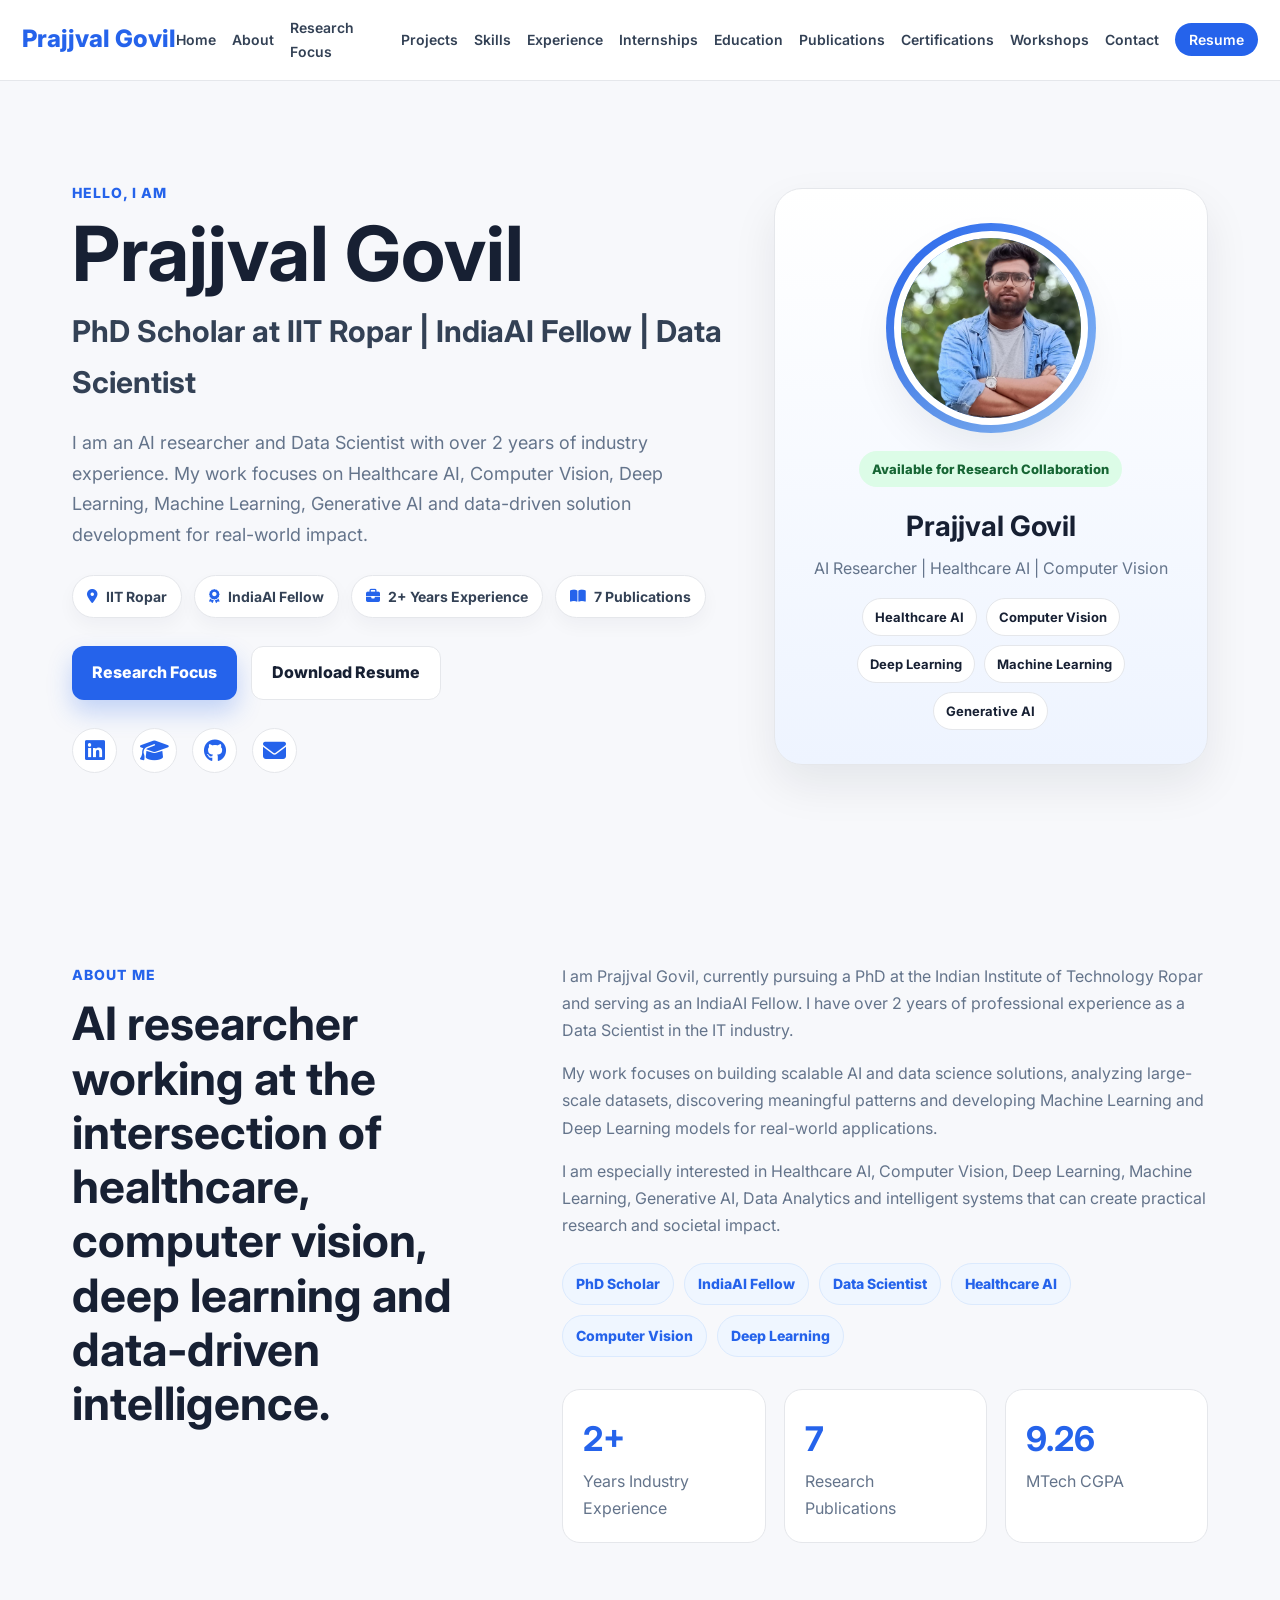
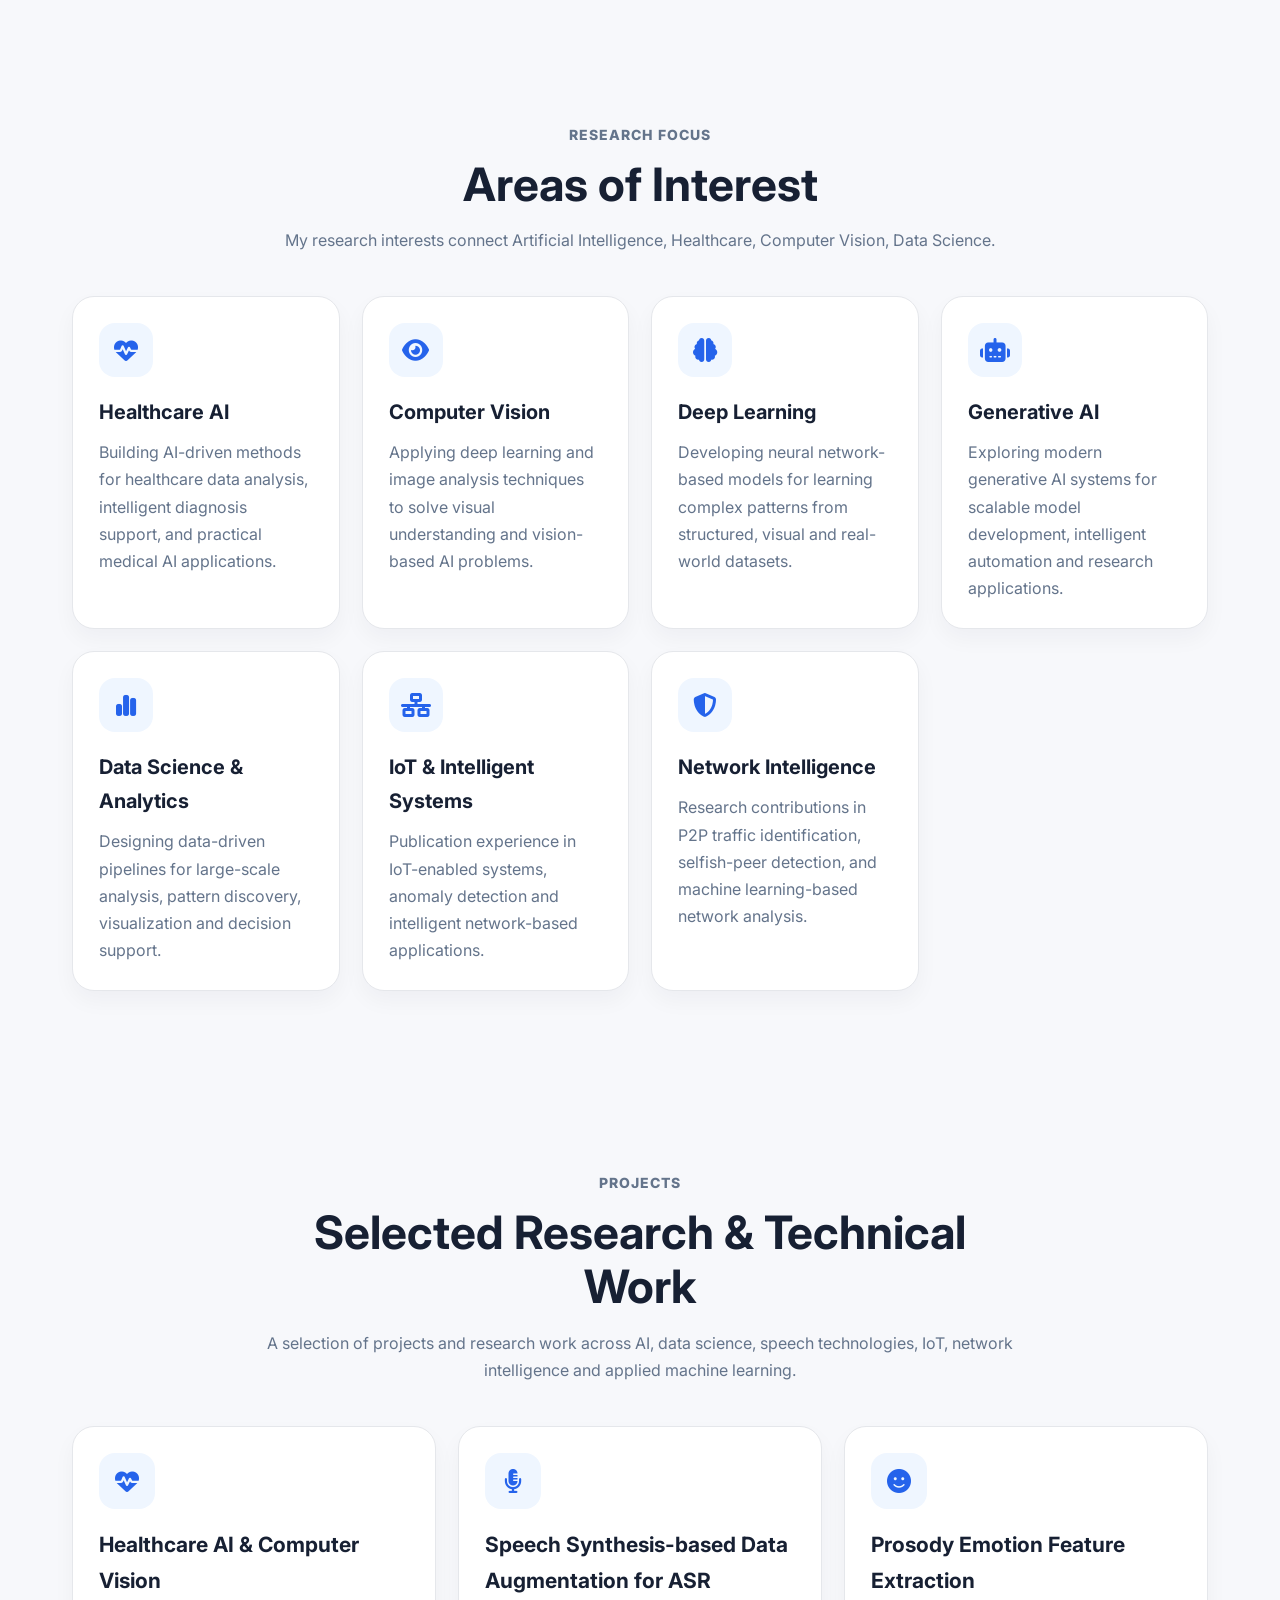
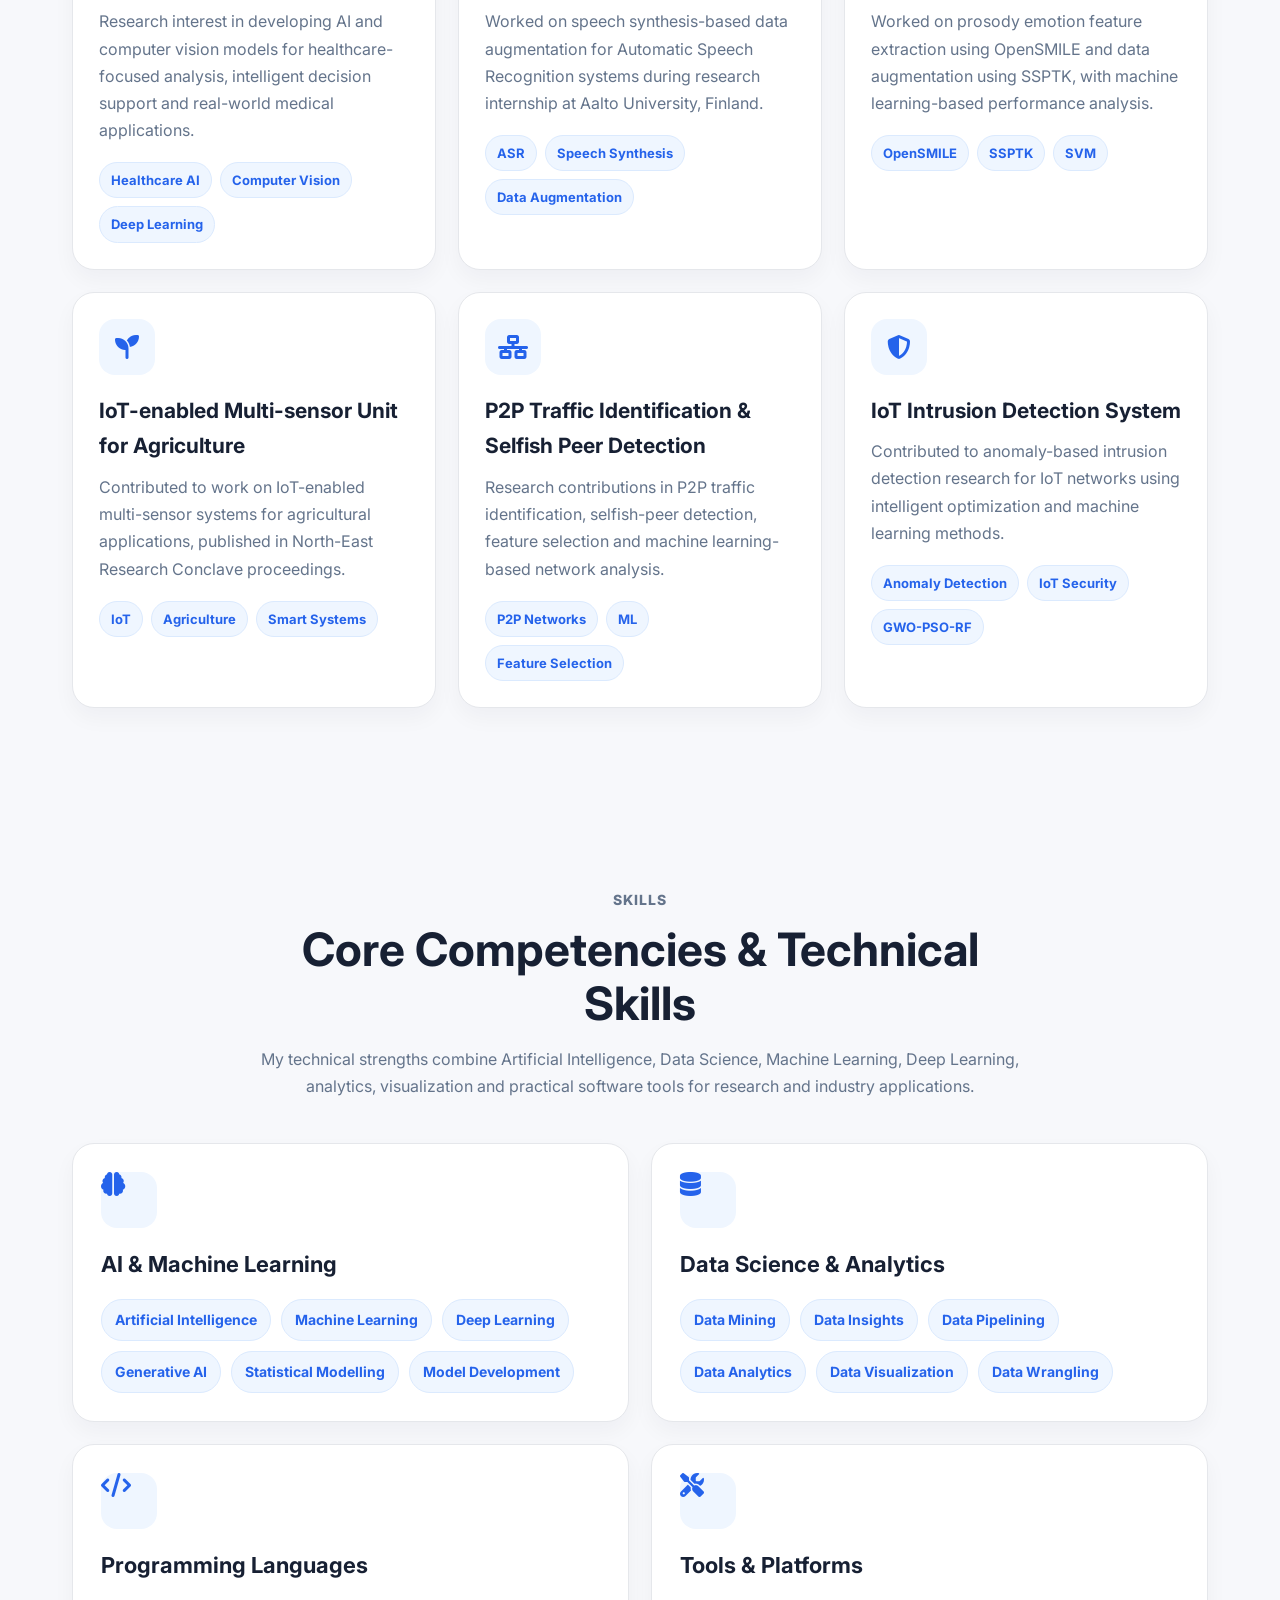
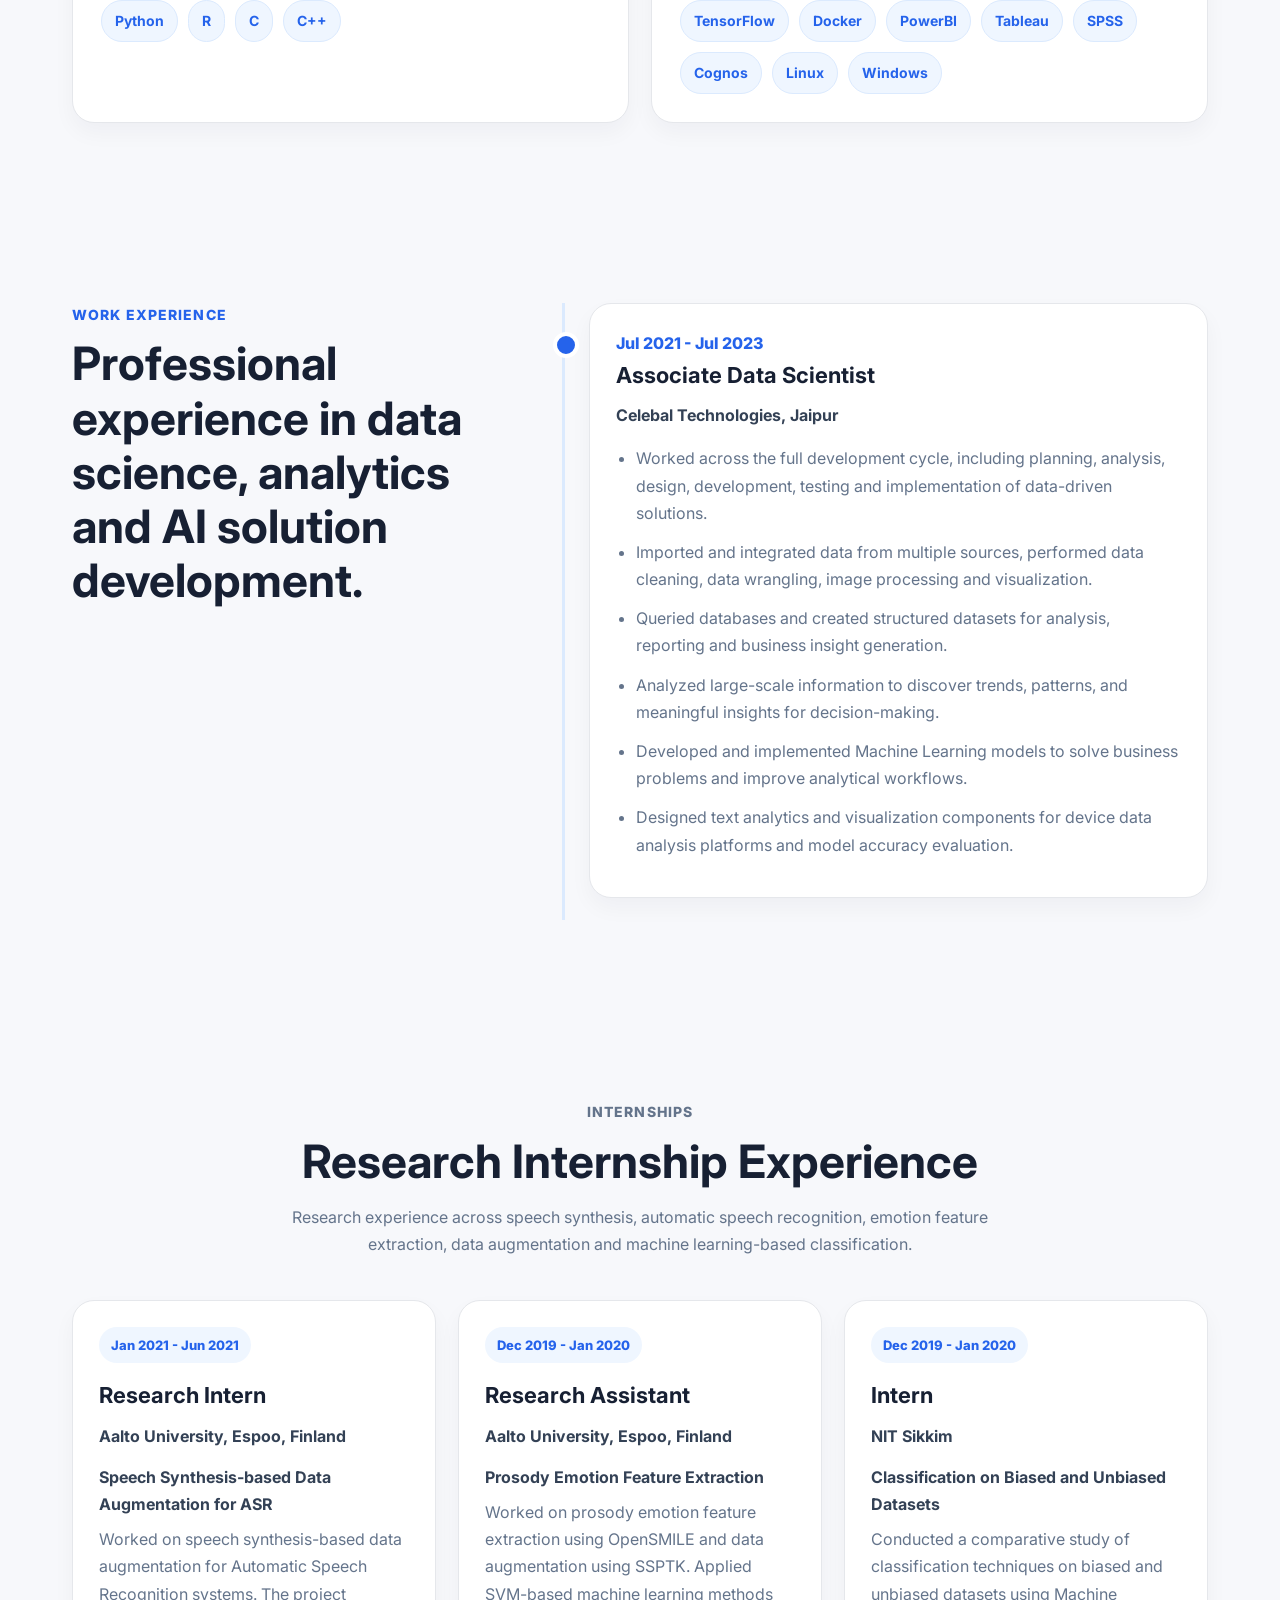
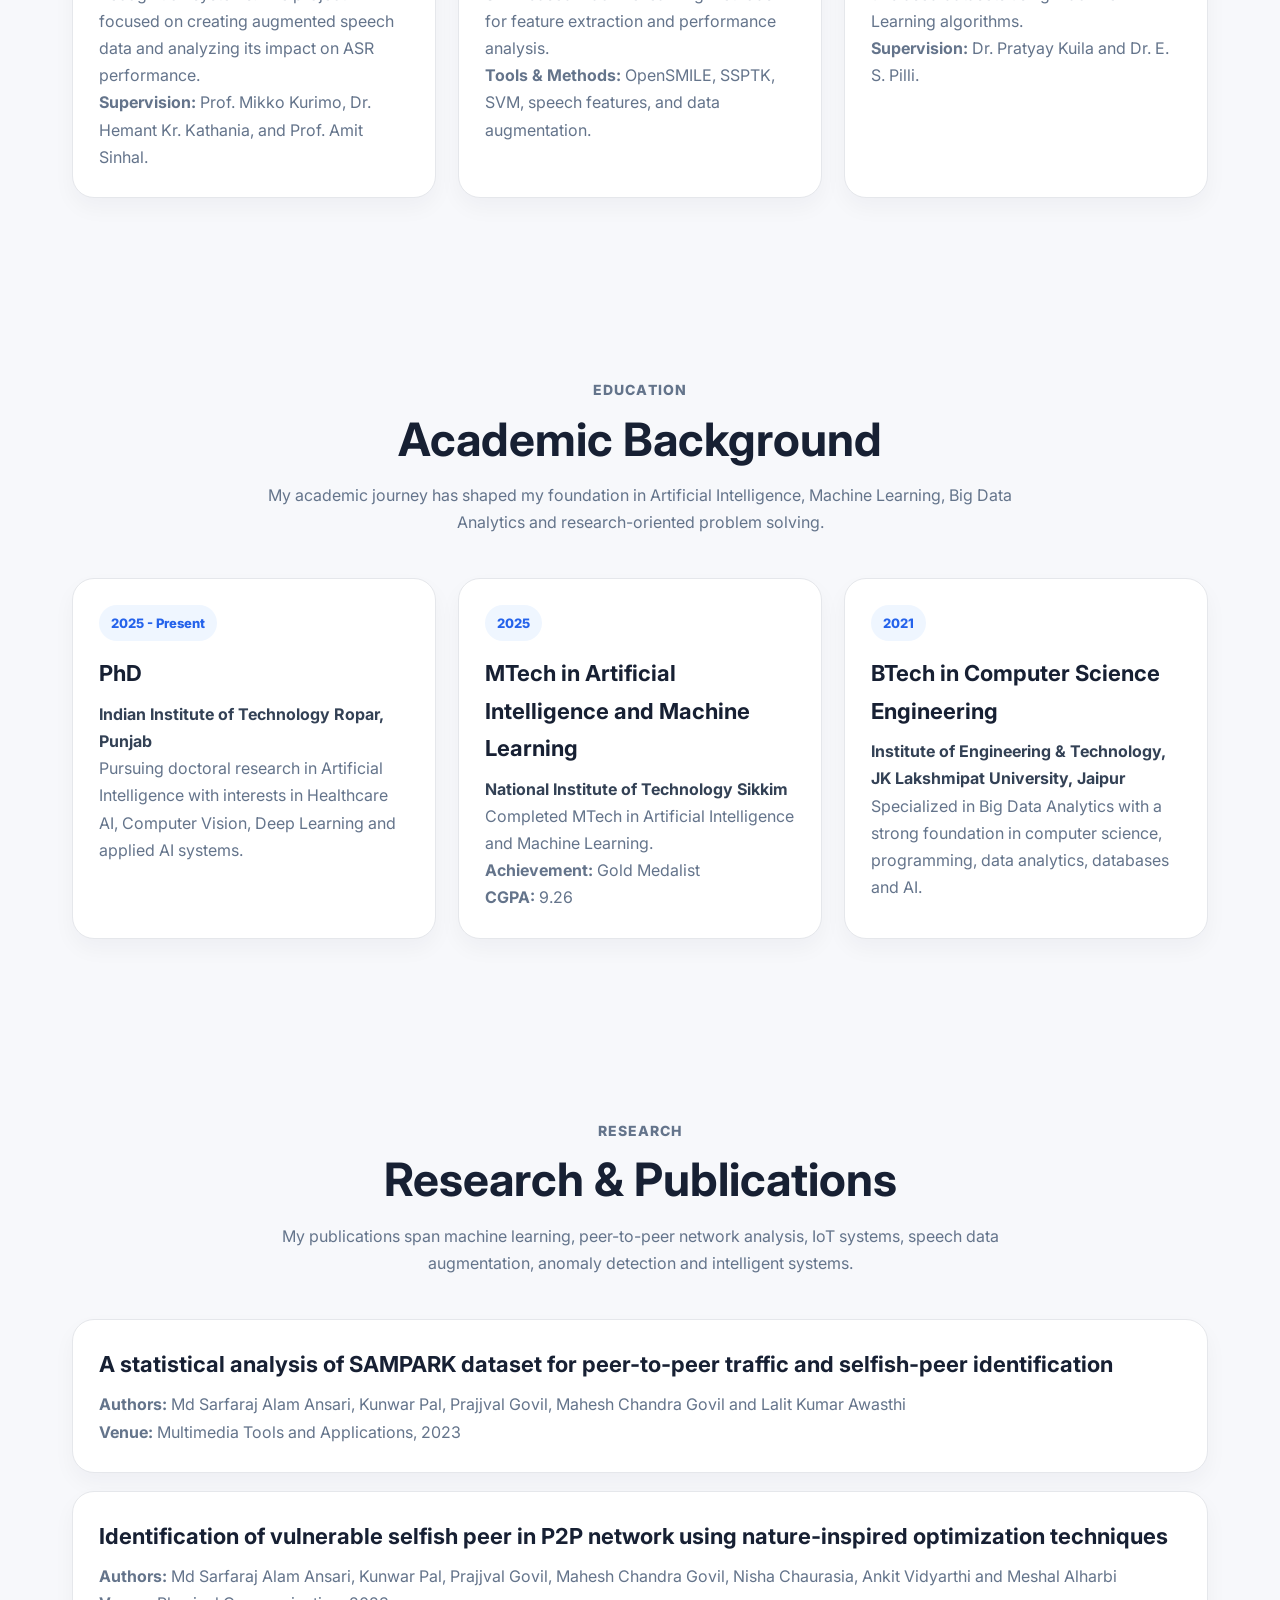
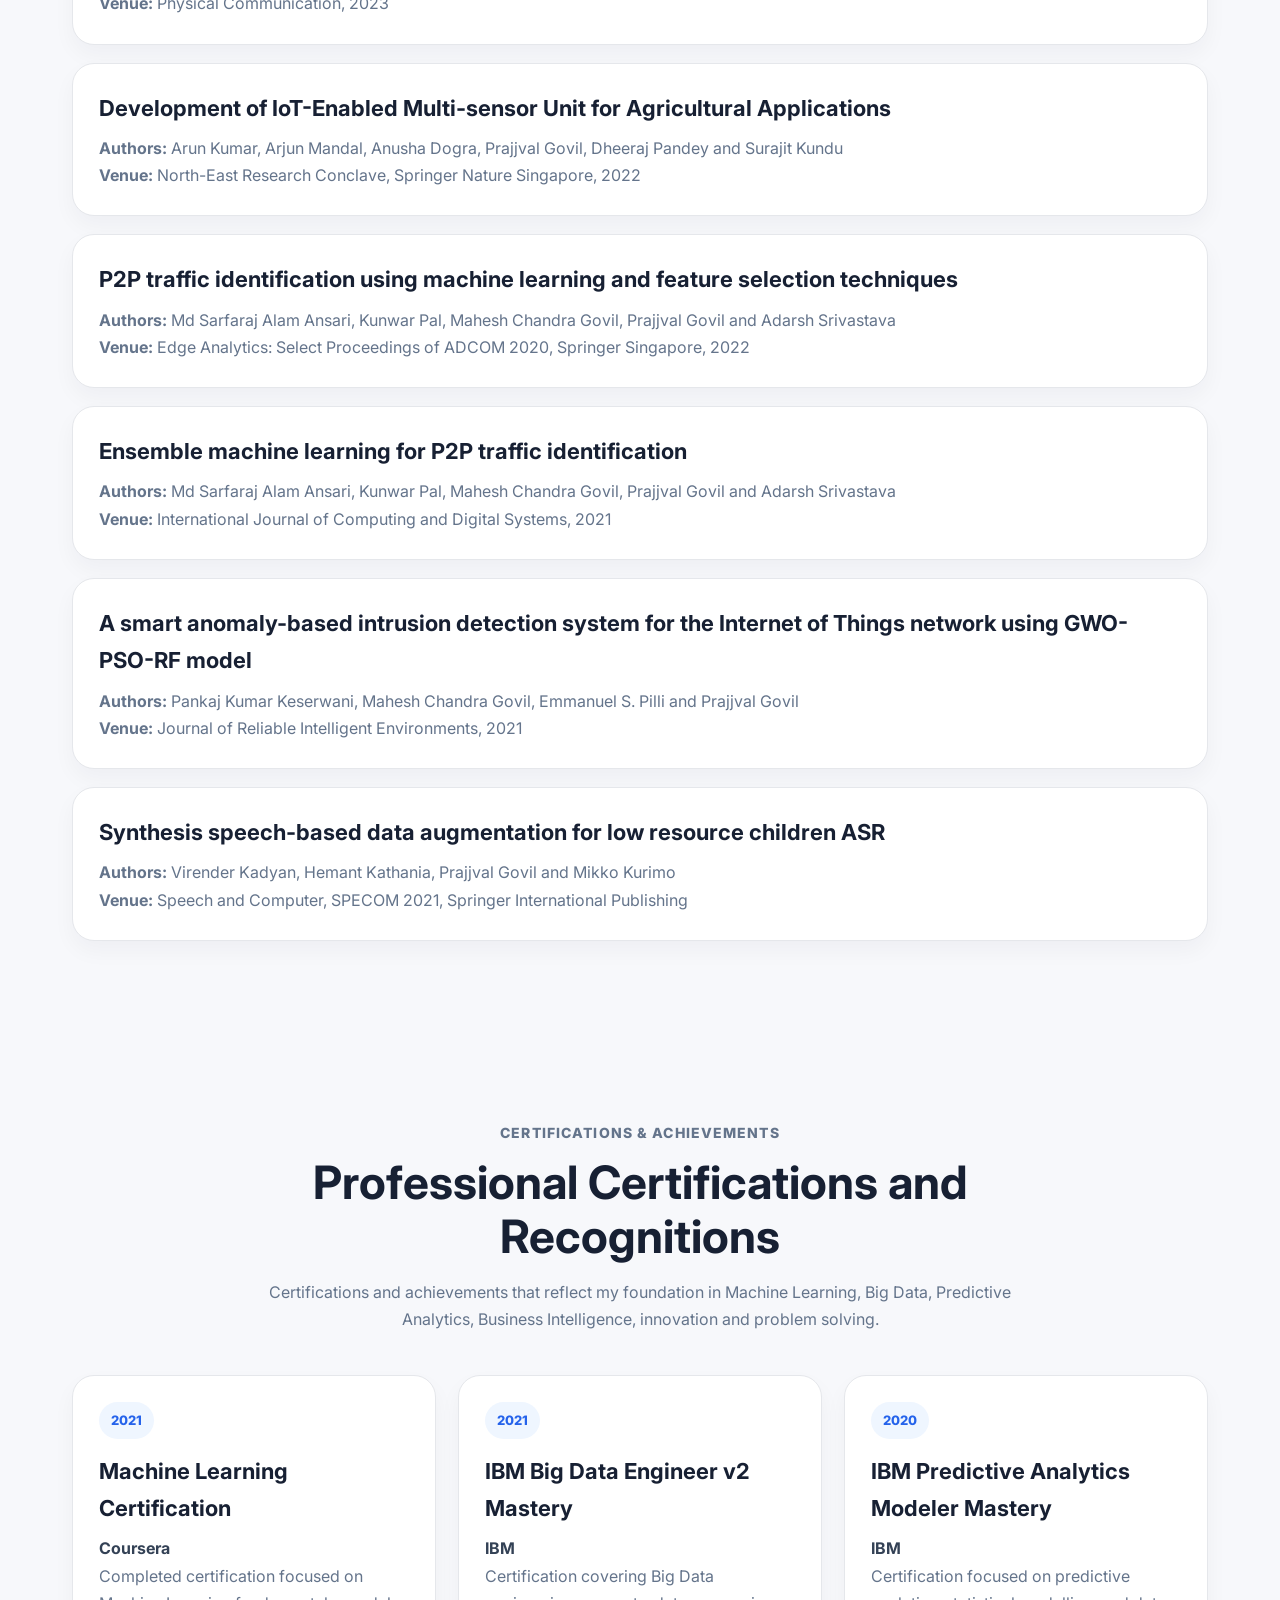
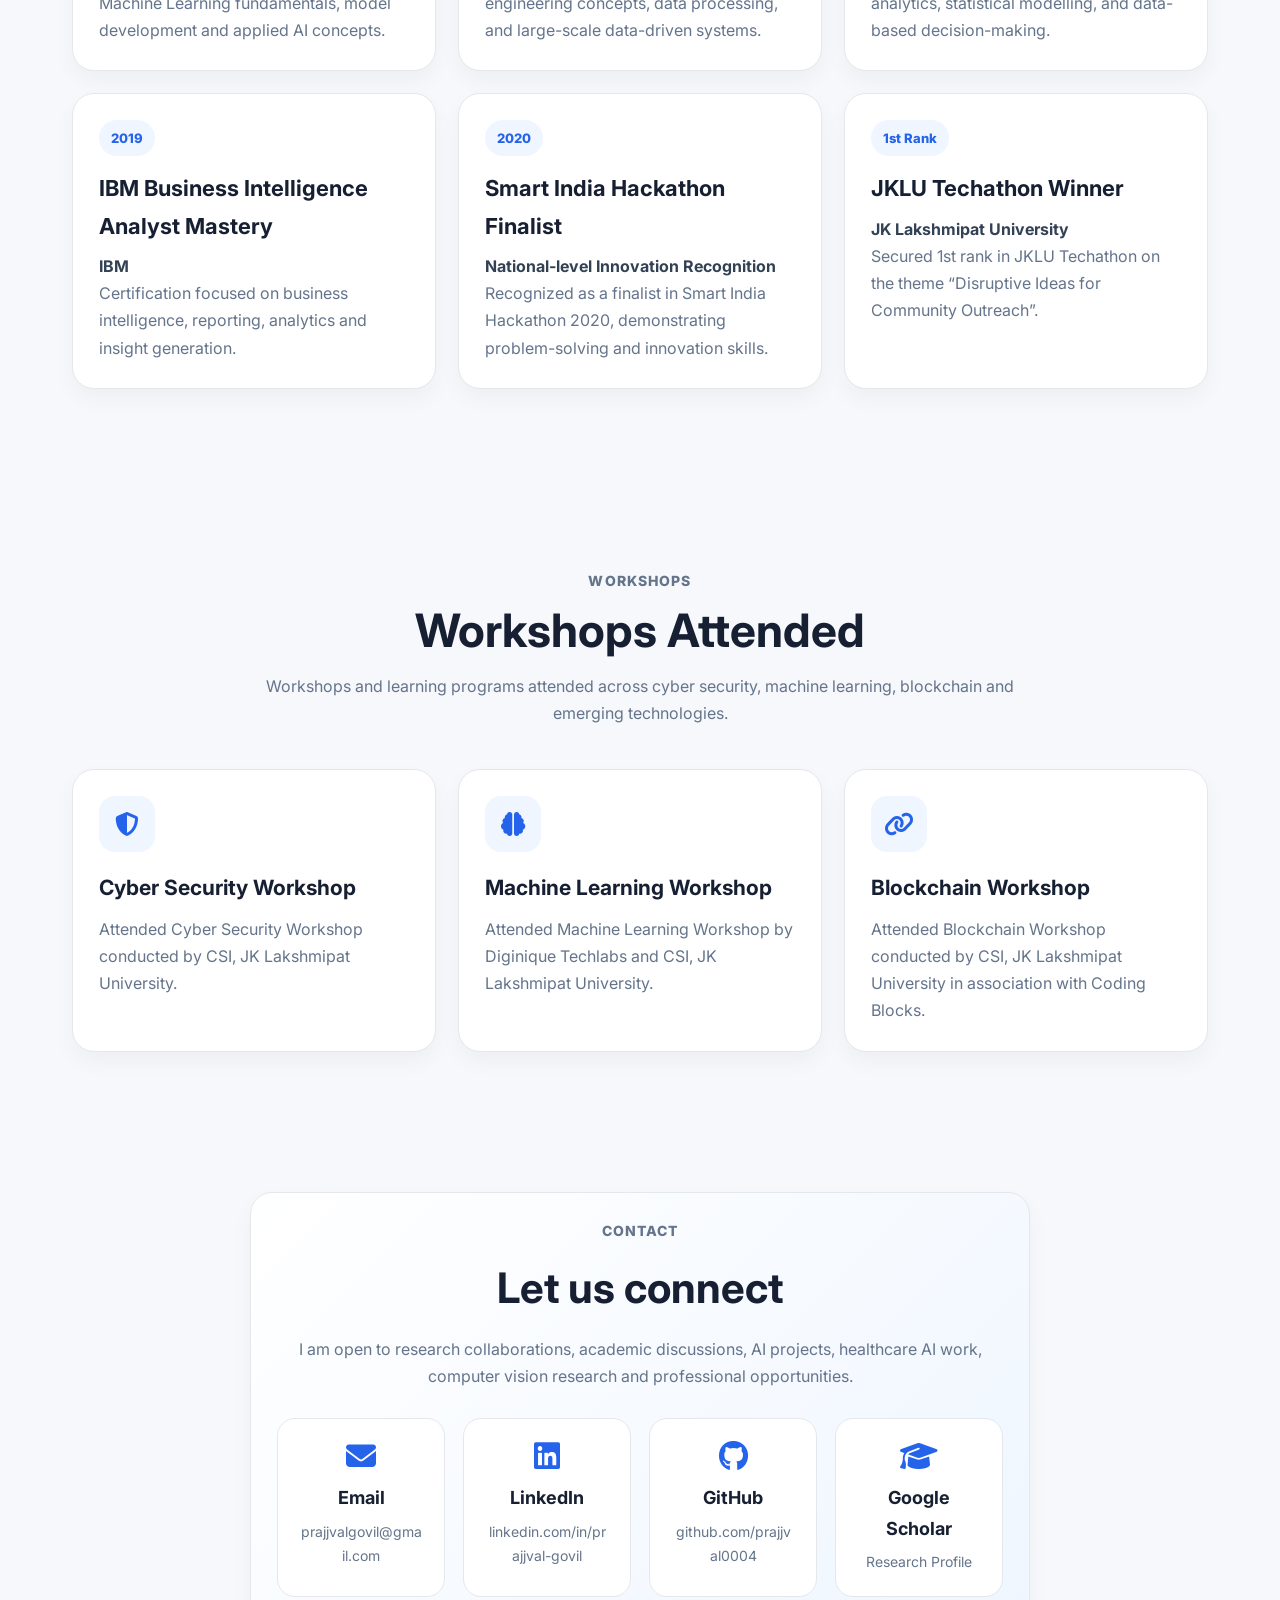
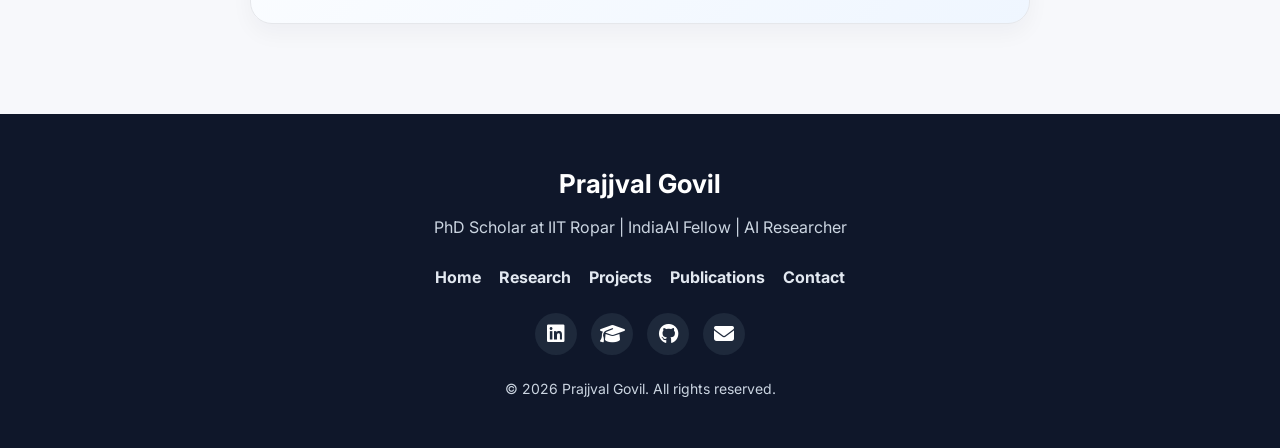
==== index.html @ d69ec67a "Improve footer design" ====
<!DOCTYPE html>
<html lang="en">

<head>
  <meta charset="UTF-8" />
  <meta name="viewport" content="width=device-width, initial-scale=1.0" />

  <title>Prajjval Govil | AI Researcher</title>
  <meta name="author" content="Prajjval Govil" />
  <meta name="keywords"
    content="Prajjval Govil, IIT Ropar, IndiaAI Fellow, AI Researcher, Data Scientist, Healthcare AI, Computer Vision, Deep Learning, Machine Learning, Generative AI" />

  <!-- Open Graph / Social Media Preview -->
  <meta property="og:title" content="Prajjval Govil | AI Researcher" />
  <meta property="og:description"
    content="PhD Scholar at IIT Ropar, IndiaAI Fellow and Data Scientist working in Healthcare AI, Computer Vision, Deep Learning and Machine Learning." />
  <meta property="og:type" content="website" />
  <meta property="og:url" content="https://prajjval0004.github.io/" />
  <meta property="og:image" content="https://prajjval0004.github.io/assets/profile.jpg" />

  <!-- Twitter/X Preview -->
  <meta name="twitter:card" content="summary_large_image" />
  <meta name="twitter:title" content="Prajjval Govil | AI Researcher" />
  <meta name="twitter:description"
    content="PhD Scholar at IIT Ropar, IndiaAI Fellow and Data Scientist working in Healthcare AI, Computer Vision, Deep Learning and Machine Learning." />
  <meta name="twitter:image" content="https://prajjval0004.github.io/assets/profile.jpg" />
  <link rel="stylesheet" href="style.css" />
  <link rel="icon" type="image/svg+xml" href="assets/favicon.svg" />
  <link rel="stylesheet" href="https://cdnjs.cloudflare.com/ajax/libs/font-awesome/6.5.0/css/all.min.css" />

  <link rel="preconnect" href="https://fonts.googleapis.com" />
  <link rel="preconnect" href="https://fonts.gstatic.com" crossorigin />
  <link href="https://fonts.googleapis.com/css2?family=Inter:wght@400;500;600;700;800&display=swap" rel="stylesheet" />
</head>

<body>
  <header class="header">
    <nav class="navbar">
      <a href="#home" class="logo">Prajjval Govil</a>

      <button class="menu-btn" id="menuBtn" aria-label="Open menu">
        <i class="fa-solid fa-bars"></i>
      </button>

      <ul class="nav-links" id="navLinks">
        <li><a href="#home">Home</a></li>
        <li><a href="#about">About</a></li>
        <li><a href="#research">Research Focus</a></li>
        <li><a href="#projects">Projects</a></li>
        <li><a href="#skills">Skills</a></li>
        <li><a href="#experience">Experience</a></li>
        <li><a href="#internships">Internships</a></li>
        <li><a href="#education">Education</a></li>
        <li><a href="#publications">Publications</a></li>
        <li><a href="#certifications">Certifications</a></li>
        <li><a href="#workshops">Workshops</a></li>
        <li><a href="#contact">Contact</a></li>
        <li>
          <a class="resume-btn" href="assets/Prajjval_cv_2026.pdf" target="_blank">
            Resume
          </a>
        </li>
      </ul>
    </nav>
  </header>

  <main>
    <!-- Hero Section -->
    <section id="home" class="hero section">
      <div class="hero-content">
        <p class="small-title">Hello, I am</p>

        <h1>Prajjval Govil</h1>

        <h2>PhD Scholar at IIT Ropar | IndiaAI Fellow | Data Scientist</h2>

        <p class="hero-text">
          I am an AI researcher and Data Scientist with over 2 years of industry experience.
          My work focuses on Healthcare AI, Computer Vision, Deep Learning, Machine Learning,
          Generative AI and data-driven solution development for real-world impact.
        </p>

        <div class="hero-highlights">
          <span><i class="fa-solid fa-location-dot"></i> IIT Ropar</span>
          <span><i class="fa-solid fa-award"></i> IndiaAI Fellow</span>
          <span><i class="fa-solid fa-briefcase"></i> 2+ Years Experience</span>
          <span><i class="fa-solid fa-book-open"></i> 7 Publications</span>
        </div>

        <div class="hero-buttons">
          <a href="#research" class="btn primary-btn">Research Focus</a>
          <a href="assets/Prajjval_cv_2026.pdf" target="_blank" class="btn secondary-btn">Download Resume</a>
        </div>

        <div class="social-icons">
          <a href="https://www.linkedin.com/in/prajjval-govil" target="_blank" aria-label="LinkedIn">
            <i class="fa-brands fa-linkedin"></i>
          </a>

          <a href="https://scholar.google.com/citations?hl=en&user=-o_WZCUAAAAJ" target="_blank"
            aria-label="Google Scholar">
            <i class="fa-solid fa-graduation-cap"></i>
          </a>

          <a href="https://github.com/prajjval0004" target="_blank" aria-label="GitHub">
            <i class="fa-brands fa-github"></i>
          </a>

          <a href="mailto:prajjvalgovil@gmail.com" aria-label="Email">
            <i class="fa-solid fa-envelope"></i>
          </a>
        </div>
      </div>

      <div class="hero-image-card">
        <div class="profile-image-wrap">
          <img src="assets/profile.jpg" alt="Prajjval Govil profile photo" />
        </div>

        <span class="profile-status">Available for Research Collaboration</span>

        <h3>Prajjval Govil</h3>
        <p>AI Researcher | Healthcare AI | Computer Vision</p>

        <div class="tags">
          <span>Healthcare AI</span>
          <span>Computer Vision</span>
          <span>Deep Learning</span>
          <span>Machine Learning</span>
          <span>Generative AI</span>
        </div>
      </div>
    </section>

    <!-- About Section -->
    <section id="about" class="section two-column">
      <div>
        <p class="section-label">About Me</p>
        <h2 class="section-heading">
          AI researcher working at the intersection of healthcare, computer vision,
          deep learning and data-driven intelligence.
        </h2>
      </div>

      <div class="section-text">
        <p>
          I am Prajjval Govil, currently pursuing a PhD at the Indian Institute of
          Technology Ropar and serving as an IndiaAI Fellow. I have over 2 years of
          professional experience as a Data Scientist in the IT industry.
        </p>

        <p>
          My work focuses on building scalable AI and data science solutions, analyzing
          large-scale datasets, discovering meaningful patterns and developing Machine
          Learning and Deep Learning models for real-world applications.
        </p>

        <p>
          I am especially interested in Healthcare AI, Computer Vision, Deep Learning,
          Machine Learning, Generative AI, Data Analytics and intelligent systems that
          can create practical research and societal impact.
        </p>

        <div class="about-tags">
          <span>PhD Scholar</span>
          <span>IndiaAI Fellow</span>
          <span>Data Scientist</span>
          <span>Healthcare AI</span>
          <span>Computer Vision</span>
          <span>Deep Learning</span>
        </div>

        <div class="stats">
          <div>
            <h3>2+</h3>
            <p>Years Industry Experience</p>
          </div>

          <div>
            <h3>7</h3>
            <p>Research Publications</p>
          </div>

          <div>
            <h3>9.26</h3>
            <p>MTech CGPA</p>
          </div>
        </div>
      </div>
    </section>
    <!-- Research Focus Section -->
    <section id="research" class="section research-section">
      <div class="center-title">
        <p class="section-label">Research Focus</p>
        <h2 class="section-heading">Areas of Interest</h2>
        <p>
          My research interests connect Artificial Intelligence, Healthcare,
          Computer Vision, Data Science.
        </p>
      </div>

      <div class="research-grid">
        <div class="research-card">
          <i class="fa-solid fa-heart-pulse"></i>
          <h3>Healthcare AI</h3>
          <p>
            Building AI-driven methods for healthcare data analysis, intelligent diagnosis support,
            and practical medical AI applications.
          </p>
        </div>

        <div class="research-card">
          <i class="fa-solid fa-eye"></i>
          <h3>Computer Vision</h3>
          <p>
            Applying deep learning and image analysis techniques to solve visual understanding
            and vision-based AI problems.
          </p>
        </div>

        <div class="research-card">
          <i class="fa-solid fa-brain"></i>
          <h3>Deep Learning</h3>
          <p>
            Developing neural network-based models for learning complex patterns from structured,
            visual and real-world datasets.
          </p>
        </div>

        <div class="research-card">
          <i class="fa-solid fa-robot"></i>
          <h3>Generative AI</h3>
          <p>
            Exploring modern generative AI systems for scalable model development,
            intelligent automation and research applications.
          </p>
        </div>

        <div class="research-card">
          <i class="fa-solid fa-chart-simple"></i>
          <h3>Data Science & Analytics</h3>
          <p>
            Designing data-driven pipelines for large-scale analysis, pattern discovery,
            visualization and decision support.
          </p>
        </div>

        <div class="research-card">
          <i class="fa-solid fa-network-wired"></i>
          <h3>IoT & Intelligent Systems</h3>
          <p>
            Publication experience in IoT-enabled systems, anomaly detection and intelligent
            network-based applications.
          </p>
        </div>

        <div class="research-card">
          <i class="fa-solid fa-shield-halved"></i>
          <h3>Network Intelligence</h3>
          <p>
            Research contributions in P2P traffic identification, selfish-peer detection,
            and machine learning-based network analysis.
          </p>
        </div>
      </div>
    </section>
    <!-- Projects Section -->
    <section id="projects" class="section">
      <div class="center-title">
        <p class="section-label">Projects</p>
        <h2 class="section-heading">Selected Research & Technical Work</h2>
        <p>
          A selection of projects and research work across AI, data science,
          speech technologies, IoT, network intelligence and applied machine learning.
        </p>
      </div>

      <div class="project-grid">
        <div class="project-card">
          <div class="project-icon">
            <i class="fa-solid fa-heart-pulse"></i>
          </div>
          <h3>Healthcare AI & Computer Vision</h3>
          <p>
            Research interest in developing AI and computer vision models for healthcare-focused
            analysis, intelligent decision support and real-world medical applications.
          </p>
          <div class="project-tags">
            <span>Healthcare AI</span>
            <span>Computer Vision</span>
            <span>Deep Learning</span>
          </div>
        </div>

        <div class="project-card">
          <div class="project-icon">
            <i class="fa-solid fa-microphone-lines"></i>
          </div>
          <h3>Speech Synthesis-based Data Augmentation for ASR</h3>
          <p>
            Worked on speech synthesis-based data augmentation for Automatic Speech Recognition
            systems during research internship at Aalto University, Finland.
          </p>
          <div class="project-tags">
            <span>ASR</span>
            <span>Speech Synthesis</span>
            <span>Data Augmentation</span>
          </div>
        </div>

        <div class="project-card">
          <div class="project-icon">
            <i class="fa-solid fa-face-smile"></i>
          </div>
          <h3>Prosody Emotion Feature Extraction</h3>
          <p>
            Worked on prosody emotion feature extraction using OpenSMILE and data augmentation
            using SSPTK, with machine learning-based performance analysis.
          </p>
          <div class="project-tags">
            <span>OpenSMILE</span>
            <span>SSPTK</span>
            <span>SVM</span>
          </div>
        </div>

        <div class="project-card">
          <div class="project-icon">
            <i class="fa-solid fa-seedling"></i>
          </div>
          <h3>IoT-enabled Multi-sensor Unit for Agriculture</h3>
          <p>
            Contributed to work on IoT-enabled multi-sensor systems for agricultural applications,
            published in North-East Research Conclave proceedings.
          </p>
          <div class="project-tags">
            <span>IoT</span>
            <span>Agriculture</span>
            <span>Smart Systems</span>
          </div>
        </div>

        <div class="project-card">
          <div class="project-icon">
            <i class="fa-solid fa-network-wired"></i>
          </div>
          <h3>P2P Traffic Identification & Selfish Peer Detection</h3>
          <p>
            Research contributions in P2P traffic identification, selfish-peer detection,
            feature selection and machine learning-based network analysis.
          </p>
          <div class="project-tags">
            <span>P2P Networks</span>
            <span>ML</span>
            <span>Feature Selection</span>
          </div>
        </div>

        <div class="project-card">
          <div class="project-icon">
            <i class="fa-solid fa-shield-halved"></i>
          </div>
          <h3>IoT Intrusion Detection System</h3>
          <p>
            Contributed to anomaly-based intrusion detection research for IoT networks using
            intelligent optimization and machine learning methods.
          </p>
          <div class="project-tags">
            <span>Anomaly Detection</span>
            <span>IoT Security</span>
            <span>GWO-PSO-RF</span>
          </div>
        </div>
      </div>
    </section>
    <!-- Skills Section -->
    <section id="skills" class="section">
      <div class="center-title">
        <p class="section-label">Skills</p>
        <h2 class="section-heading">Core Competencies & Technical Skills</h2>
        <p>
          My technical strengths combine Artificial Intelligence, Data Science,
          Machine Learning, Deep Learning, analytics, visualization and practical
          software tools for research and industry applications.
        </p>
      </div>

      <div class="skills-wrapper">
        <div class="skill-category">
          <i class="fa-solid fa-brain card-icon"></i>
          <h3>AI & Machine Learning</h3>

          <div class="skill-tags">
            <span>Artificial Intelligence</span>
            <span>Machine Learning</span>
            <span>Deep Learning</span>
            <span>Generative AI</span>
            <span>Statistical Modelling</span>
            <span>Model Development</span>
          </div>
        </div>

        <div class="skill-category">
          <i class="fa-solid fa-database card-icon"></i>
          <h3>Data Science & Analytics</h3>

          <div class="skill-tags">
            <span>Data Mining</span>
            <span>Data Insights</span>
            <span>Data Pipelining</span>
            <span>Data Analytics</span>
            <span>Data Visualization</span>
            <span>Data Wrangling</span>
          </div>
        </div>

        <div class="skill-category">
          <i class="fa-solid fa-code card-icon"></i>
          <h3>Programming Languages</h3>

          <div class="skill-tags">
            <span>Python</span>
            <span>R</span>
            <span>C</span>
            <span>C++</span>
          </div>
        </div>

        <div class="skill-category">
          <i class="fa-solid fa-screwdriver-wrench card-icon"></i>
          <h3>Tools & Platforms</h3>

          <div class="skill-tags">
            <span>TensorFlow</span>
            <span>Docker</span>
            <span>PowerBI</span>
            <span>Tableau</span>
            <span>SPSS</span>
            <span>Cognos</span>
            <span>Linux</span>
            <span>Windows</span>
          </div>
        </div>
      </div>
    </section>

    <!-- Experience Section -->
    <section id="experience" class="section two-column">
      <div>
        <p class="section-label">Work Experience</p>
        <h2 class="section-heading">
          Professional experience in data science, analytics and AI solution development.
        </h2>
      </div>

      <div class="timeline">
        <div class="timeline-item">
          <span>Jul 2021 - Jul 2023</span>
          <h3>Associate Data Scientist</h3>
          <p class="place">Celebal Technologies, Jaipur</p>

          <ul class="experience-list">
            <li>
              Worked across the full development cycle, including planning, analysis,
              design, development, testing and implementation of data-driven solutions.
            </li>

            <li>
              Imported and integrated data from multiple sources, performed data cleaning,
              data wrangling, image processing and visualization.
            </li>

            <li>
              Queried databases and created structured datasets for analysis,
              reporting and business insight generation.
            </li>

            <li>
              Analyzed large-scale information to discover trends, patterns,
              and meaningful insights for decision-making.
            </li>

            <li>
              Developed and implemented Machine Learning models to solve business
              problems and improve analytical workflows.
            </li>

            <li>
              Designed text analytics and visualization components for device data
              analysis platforms and model accuracy evaluation.
            </li>
          </ul>
        </div>
      </div>
    </section>

    <!-- Internships Section -->
    <section id="internships" class="section">
      <div class="center-title">
        <p class="section-label">Internships</p>
        <h2 class="section-heading">Research Internship Experience</h2>
        <p>
          Research experience across speech synthesis, automatic speech recognition,
          emotion feature extraction, data augmentation and machine learning-based classification.
        </p>
      </div>

      <div class="card-grid">
        <div class="card">
          <span class="date-badge">Jan 2021 - Jun 2021</span>
          <h3>Research Intern</h3>
          <p class="place">Aalto University, Espoo, Finland</p>

          <h4>Speech Synthesis-based Data Augmentation for ASR</h4>

          <p>
            Worked on speech synthesis-based data augmentation for Automatic Speech
            Recognition systems. The project focused on creating augmented speech data
            and analyzing its impact on ASR performance.
          </p>

          <p>
            <strong>Supervision:</strong> Prof. Mikko Kurimo, Dr. Hemant Kr. Kathania,
            and Prof. Amit Sinhal.
          </p>
        </div>

        <div class="card">
          <span class="date-badge">Dec 2019 - Jan 2020</span>
          <h3>Research Assistant</h3>
          <p class="place">Aalto University, Espoo, Finland</p>

          <h4>Prosody Emotion Feature Extraction</h4>

          <p>
            Worked on prosody emotion feature extraction using OpenSMILE and data
            augmentation using SSPTK. Applied SVM-based machine learning methods for
            feature extraction and performance analysis.
          </p>

          <p>
            <strong>Tools & Methods:</strong> OpenSMILE, SSPTK, SVM, speech features,
            and data augmentation.
          </p>
        </div>

        <div class="card">
          <span class="date-badge">Dec 2019 - Jan 2020</span>
          <h3>Intern</h3>
          <p class="place">NIT Sikkim</p>

          <h4>Classification on Biased and Unbiased Datasets</h4>

          <p>
            Conducted a comparative study of classification techniques on biased and
            unbiased datasets using Machine Learning algorithms.
          </p>

          <p>
            <strong>Supervision:</strong> Dr. Pratyay Kuila and Dr. E. S. Pilli.
          </p>
        </div>
      </div>
    </section>
    <!-- Education Section -->
    <section id="education" class="section">
      <div class="center-title">
        <p class="section-label">Education</p>
        <h2 class="section-heading">Academic Background</h2>
        <p>
          My academic journey has shaped my foundation in Artificial Intelligence,
          Machine Learning, Big Data Analytics and research-oriented problem solving.
        </p>
      </div>

      <div class="card-grid">
        <div class="card">
          <span class="date-badge">2025 - Present</span>
          <h3>PhD</h3>
          <p class="place">Indian Institute of Technology Ropar, Punjab</p>

          <p>
            Pursuing doctoral research in Artificial Intelligence with interests in
            Healthcare AI, Computer Vision, Deep Learning and applied AI systems.
          </p>
        </div>

        <div class="card">
          <span class="date-badge">2025</span>
          <h3>MTech in Artificial Intelligence and Machine Learning</h3>
          <p class="place">National Institute of Technology Sikkim</p>

          <p>
            Completed MTech in Artificial Intelligence and Machine Learning.
          </p>

          <p>
            <strong>Achievement:</strong> Gold Medalist
          </p>

          <p>
            <strong>CGPA:</strong> 9.26
          </p>
        </div>

        <div class="card">
          <span class="date-badge">2021</span>
          <h3>BTech in Computer Science Engineering</h3>
          <p class="place">
            Institute of Engineering & Technology, JK Lakshmipat University, Jaipur
          </p>

          <p>
            Specialized in Big Data Analytics with a strong foundation in computer science,
            programming, data analytics, databases and AI.
          </p>
        </div>
      </div>
    </section>
    <!-- Publications Section -->
    <section id="publications" class="section">
      <div class="center-title">
        <p class="section-label">Research</p>
        <h2 class="section-heading">Research & Publications</h2>
        <p>
          My publications span machine learning, peer-to-peer network analysis,
          IoT systems, speech data augmentation, anomaly detection and intelligent systems.
        </p>
      </div>

      <div class="publication-list">
        <div class="publication">
          <h3>A statistical analysis of SAMPARK dataset for peer-to-peer traffic and selfish-peer identification</h3>
          <p>
            <strong>Authors:</strong> Md Sarfaraj Alam Ansari, Kunwar Pal, Prajjval Govil,
            Mahesh Chandra Govil and Lalit Kumar Awasthi
          </p>
          <p>
            <strong>Venue:</strong> Multimedia Tools and Applications, 2023
          </p>
        </div>

        <div class="publication">
          <h3>Identification of vulnerable selfish peer in P2P network using nature-inspired optimization techniques
          </h3>
          <p>
            <strong>Authors:</strong> Md Sarfaraj Alam Ansari, Kunwar Pal, Prajjval Govil,
            Mahesh Chandra Govil, Nisha Chaurasia, Ankit Vidyarthi and Meshal Alharbi
          </p>
          <p>
            <strong>Venue:</strong> Physical Communication, 2023
          </p>
        </div>

        <div class="publication">
          <h3>Development of IoT-Enabled Multi-sensor Unit for Agricultural Applications</h3>
          <p>
            <strong>Authors:</strong> Arun Kumar, Arjun Mandal, Anusha Dogra,
            Prajjval Govil, Dheeraj Pandey and Surajit Kundu
          </p>
          <p>
            <strong>Venue:</strong> North-East Research Conclave, Springer Nature Singapore, 2022
          </p>
        </div>

        <div class="publication">
          <h3>P2P traffic identification using machine learning and feature selection techniques</h3>
          <p>
            <strong>Authors:</strong> Md Sarfaraj Alam Ansari, Kunwar Pal,
            Mahesh Chandra Govil, Prajjval Govil and Adarsh Srivastava
          </p>
          <p>
            <strong>Venue:</strong> Edge Analytics: Select Proceedings of ADCOM 2020,
            Springer Singapore, 2022
          </p>
        </div>

        <div class="publication">
          <h3>Ensemble machine learning for P2P traffic identification</h3>
          <p>
            <strong>Authors:</strong> Md Sarfaraj Alam Ansari, Kunwar Pal,
            Mahesh Chandra Govil, Prajjval Govil and Adarsh Srivastava
          </p>
          <p>
            <strong>Venue:</strong> International Journal of Computing and Digital Systems, 2021
          </p>
        </div>

        <div class="publication">
          <h3>A smart anomaly-based intrusion detection system for the Internet of Things network using GWO-PSO-RF model
          </h3>
          <p>
            <strong>Authors:</strong> Pankaj Kumar Keserwani, Mahesh Chandra Govil,
            Emmanuel S. Pilli and Prajjval Govil
          </p>
          <p>
            <strong>Venue:</strong> Journal of Reliable Intelligent Environments, 2021
          </p>
        </div>

        <div class="publication">
          <h3>Synthesis speech-based data augmentation for low resource children ASR</h3>
          <p>
            <strong>Authors:</strong> Virender Kadyan, Hemant Kathania,
            Prajjval Govil and Mikko Kurimo
          </p>
          <p>
            <strong>Venue:</strong> Speech and Computer, SPECOM 2021,
            Springer International Publishing
          </p>
        </div>
      </div>
    </section>

    <!-- Certifications & Achievements Section -->
    <section id="certifications" class="section">
      <div class="center-title">
        <p class="section-label">Certifications & Achievements</p>
        <h2 class="section-heading">Professional Certifications and Recognitions</h2>
        <p>
          Certifications and achievements that reflect my foundation in Machine Learning,
          Big Data, Predictive Analytics, Business Intelligence, innovation and problem solving.
        </p>
      </div>

      <div class="card-grid">
        <div class="card">
          <span class="date-badge">2021</span>
          <h3>Machine Learning Certification</h3>
          <p class="place">Coursera</p>
          <p>
            Completed certification focused on Machine Learning fundamentals,
            model development and applied AI concepts.
          </p>
        </div>

        <div class="card">
          <span class="date-badge">2021</span>
          <h3>IBM Big Data Engineer v2 Mastery</h3>
          <p class="place">IBM</p>
          <p>
            Certification covering Big Data engineering concepts, data processing,
            and large-scale data-driven systems.
          </p>
        </div>

        <div class="card">
          <span class="date-badge">2020</span>
          <h3>IBM Predictive Analytics Modeler Mastery</h3>
          <p class="place">IBM</p>
          <p>
            Certification focused on predictive analytics, statistical modelling,
            and data-based decision-making.
          </p>
        </div>

        <div class="card">
          <span class="date-badge">2019</span>
          <h3>IBM Business Intelligence Analyst Mastery</h3>
          <p class="place">IBM</p>
          <p>
            Certification focused on business intelligence, reporting,
            analytics and insight generation.
          </p>
        </div>

        <div class="card">
          <span class="date-badge">2020</span>
          <h3>Smart India Hackathon Finalist</h3>
          <p class="place">National-level Innovation Recognition</p>
          <p>
            Recognized as a finalist in Smart India Hackathon 2020,
            demonstrating problem-solving and innovation skills.
          </p>
        </div>

        <div class="card">
          <span class="date-badge">1st Rank</span>
          <h3>JKLU Techathon Winner</h3>
          <p class="place">JK Lakshmipat University</p>
          <p>
            Secured 1st rank in JKLU Techathon on the theme
            “Disruptive Ideas for Community Outreach”.
          </p>
        </div>
      </div>
    </section>

    <!-- Workshops Section -->
    <section id="workshops" class="section">
      <div class="center-title">
        <p class="section-label">Workshops</p>
        <h2 class="section-heading">Workshops Attended</h2>
        <p>
          Workshops and learning programs attended across cyber security,
          machine learning, blockchain and emerging technologies.
        </p>
      </div>

      <div class="workshop-grid">
        <div class="workshop-card">
          <i class="fa-solid fa-shield-halved"></i>
          <h3>Cyber Security Workshop</h3>
          <p>
            Attended Cyber Security Workshop conducted by CSI,
            JK Lakshmipat University.
          </p>
        </div>

        <div class="workshop-card">
          <i class="fa-solid fa-brain"></i>
          <h3>Machine Learning Workshop</h3>
          <p>
            Attended Machine Learning Workshop by Diginique Techlabs
            and CSI, JK Lakshmipat University.
          </p>
        </div>

        <div class="workshop-card">
          <i class="fa-solid fa-link"></i>
          <h3>Blockchain Workshop</h3>
          <p>
            Attended Blockchain Workshop conducted by CSI,
            JK Lakshmipat University in association with Coding Blocks.
          </p>
        </div>
      </div>
    </section>

    <!-- Contact Section -->
    <section id="contact" class="section contact">
      <div class="contact-box">
        <p class="section-label">Contact</p>
        <h2>Let us connect</h2>

        <p>
          I am open to research collaborations, academic discussions, AI projects,
          healthcare AI work, computer vision research and professional opportunities.
        </p>

        <div class="contact-card-grid">
          <a class="contact-card" href="mailto:prajjvalgovil@gmail.com">
            <i class="fa-solid fa-envelope"></i>
            <h3>Email</h3>
            <p>prajjvalgovil@gmail.com</p>
          </a>

          <a class="contact-card" href="https://www.linkedin.com/in/prajjval-govil" target="_blank">
            <i class="fa-brands fa-linkedin"></i>
            <h3>LinkedIn</h3>
            <p>linkedin.com/in/prajjval-govil</p>
          </a>

          <a class="contact-card" href="https://github.com/prajjval0004" target="_blank">
            <i class="fa-brands fa-github"></i>
            <h3>GitHub</h3>
            <p>github.com/prajjval0004</p>
          </a>

          <a class="contact-card" href="https://scholar.google.com/citations?hl=en&user=-o_WZCUAAAAJ" target="_blank">
            <i class="fa-solid fa-graduation-cap"></i>
            <h3>Google Scholar</h3>
            <p>Research Profile</p>
          </a>
        </div>
      </div>
    </section>
  </main>

  <!-- Footer -->
  <footer class="footer">
    <div class="footer-content">
      <h3>Prajjval Govil</h3>

      <p>
        PhD Scholar at IIT Ropar | IndiaAI Fellow | AI Researcher
      </p>

      <div class="footer-links">
        <a href="#home">Home</a>
        <a href="#research">Research</a>
        <a href="#projects">Projects</a>
        <a href="#publications">Publications</a>
        <a href="#contact">Contact</a>
      </div>

      <div class="footer-socials">
        <a href="https://www.linkedin.com/in/prajjval-govil" target="_blank" aria-label="LinkedIn">
          <i class="fa-brands fa-linkedin"></i>
        </a>

        <a href="https://scholar.google.com/citations?hl=en&user=-o_WZCUAAAAJ" target="_blank"
          aria-label="Google Scholar">
          <i class="fa-solid fa-graduation-cap"></i>
        </a>

        <a href="https://github.com/prajjval0004" target="_blank" aria-label="GitHub">
          <i class="fa-brands fa-github"></i>
        </a>

        <a href="mailto:prajjvalgovil@gmail.com" aria-label="Email">
          <i class="fa-solid fa-envelope"></i>
        </a>
      </div>

      <p class="footer-copy">
        © <span id="year"></span> Prajjval Govil. All rights reserved.
      </p>
    </div>
  </footer>

  <script src="script.js"></script>
</body>

</html>
---- style.css ----
:root {
  --bg: #f7f8fb;
  --white: #ffffff;
  --text: #172033;
  --muted: #64748b;
  --primary: #2563eb;
  --primary-dark: #1d4ed8;
  --border: #e5e7eb;
  --shadow: 0 20px 45px rgba(15, 23, 42, 0.08);
}

* {
  margin: 0;
  padding: 0;
  box-sizing: border-box;
}

html {
  scroll-behavior: smooth;
}

body {
  font-family: "Inter", sans-serif;
  background: var(--bg);
  color: var(--text);
  line-height: 1.7;
}

a {
  text-decoration: none;
  color: inherit;
}

.header {
  position: sticky;
  top: 0;
  z-index: 1000;
  background: rgba(255, 255, 255, 0.92);
  backdrop-filter: blur(14px);
  border-bottom: 1px solid var(--border);
}

.navbar {
  max-width: 1180px;
  margin: auto;
  padding: 16px 22px;
  display: flex;
  justify-content: space-between;
  align-items: center;
}

.logo {
  font-size: 24px;
  font-weight: 800;
  color: var(--primary);
}

.nav-links {
  display: flex;
  align-items: center;
  gap: 22px;
  list-style: none;
  font-weight: 600;
}

.nav-links a {
  color: #334155;
  transition: 0.2s;
}

.nav-links a:hover {
  color: var(--primary);
}

.resume-btn {
  background: var(--primary);
  color: white !important;
  padding: 9px 16px;
  border-radius: 999px;
}

.menu-btn {
  display: none;
  background: none;
  border: none;
  font-size: 24px;
  color: var(--text);
  cursor: pointer;
}

.section {
  max-width: 1180px;
  margin: auto;
  padding: 90px 22px;
}

.hero {
  min-height: 88vh;
  display: grid;
  grid-template-columns: 1.2fr 0.8fr;
  gap: 50px;
  align-items: center;
}

.small-title,
.section-label {
  color: var(--primary);
  text-transform: uppercase;
  font-size: 14px;
  font-weight: 800;
  letter-spacing: 0.08em;
  margin-bottom: 10px;
}

.hero h1 {
  font-size: clamp(42px, 7vw, 76px);
  line-height: 1.05;
  margin-bottom: 12px;
}

.hero h2 {
  font-size: clamp(20px, 3vw, 30px);
  color: #334155;
  margin-bottom: 20px;
}

.hero-text {
  max-width: 680px;
  font-size: 18px;
  color: var(--muted);
}

.hero-buttons {
  display: flex;
  flex-wrap: wrap;
  gap: 14px;
  margin: 28px 0;
}

.btn {
  display: inline-flex;
  justify-content: center;
  align-items: center;
  padding: 12px 20px;
  border-radius: 12px;
  font-weight: 800;
  transition: 0.2s;
}

.btn:hover {
  transform: translateY(-2px);
}

.primary-btn {
  background: var(--primary);
  color: white;
  box-shadow: 0 12px 25px rgba(37, 99, 235, 0.25);
}

.secondary-btn {
  background: white;
  color: var(--text);
  border: 1px solid var(--border);
}

.social-icons {
  display: flex;
  gap: 15px;
  font-size: 23px;
}

.social-icons a {
  height: 45px;
  width: 45px;
  display: grid;
  place-items: center;
  border-radius: 50%;
  background: white;
  color: var(--primary);
  border: 1px solid var(--border);
  transition: 0.2s;
}

.social-icons a:hover {
  transform: translateY(-3px);
  background: var(--primary);
  color: white;
}

.hero-image-card {
  background: linear-gradient(180deg, white, #eef4ff);
  border: 1px solid var(--border);
  border-radius: 28px;
  padding: 34px;
  text-align: center;
  box-shadow: var(--shadow);
}

.hero-image-card img {
  width: 190px;
  height: 190px;
  object-fit: cover;
  border-radius: 50%;
  border: 8px solid white;
  box-shadow: var(--shadow);
  margin-bottom: 20px;
}

.hero-image-card h3 {
  font-size: 28px;
  margin-bottom: 4px;
}

.hero-image-card p {
  color: var(--muted);
  margin-bottom: 16px;
}

.tags {
  display: flex;
  flex-wrap: wrap;
  gap: 9px;
  justify-content: center;
}

.tags span {
  background: white;
  border: 1px solid var(--border);
  padding: 7px 12px;
  border-radius: 999px;
  font-size: 13px;
  font-weight: 700;
}

.two-column {
  display: grid;
  grid-template-columns: 0.8fr 1.2fr;
  gap: 60px;
}

.section-heading {
  font-size: clamp(30px, 4vw, 46px);
  line-height: 1.18;
  margin-bottom: 16px;
}

.section-text p,
.center-title p,
.card p,
.timeline-item p,
.publication p,
.contact-box p {
  color: var(--muted);
}

.section-text p + p {
  margin-top: 16px;
}

.stats {
  display: grid;
  grid-template-columns: repeat(3, 1fr);
  gap: 18px;
  margin-top: 32px;
}

.stats div {
  background: white;
  border: 1px solid var(--border);
  border-radius: 18px;
  padding: 20px;
}

.stats h3 {
  color: var(--primary);
  font-size: 34px;
}

.center-title {
  text-align: center;
  max-width: 760px;
  margin: 0 auto 42px;
}

.card-grid {
  display: grid;
  grid-template-columns: repeat(3, 1fr);
  gap: 22px;
}

.card,
.timeline-item,
.publication,
.contact-box {
  background: white;
  border: 1px solid var(--border);
  border-radius: 22px;
  padding: 26px;
  box-shadow: 0 10px 22px rgba(15, 23, 42, 0.04);
}

.card {
  transition: 0.2s;
}

.card:hover {
  transform: translateY(-5px);
  box-shadow: var(--shadow);
}

.card-icon {
  height: 56px;
  width: 56px;
  background: #eff6ff;
  color: var(--primary);
  border-radius: 16px;
  display: grid;
  place-items: center;
  font-size: 24px;
  margin-bottom: 18px;
}

.card h3,
.timeline-item h3,
.publication h3 {
  font-size: 22px;
  margin-bottom: 8px;
}

.timeline {
  border-left: 3px solid #dbeafe;
  padding-left: 24px;
}

.timeline-item {
  position: relative;
  margin-bottom: 22px;
}

.timeline-item::before {
  content: "";
  position: absolute;
  left: -37px;
  top: 28px;
  height: 18px;
  width: 18px;
  border-radius: 50%;
  background: var(--primary);
  border: 4px solid white;
}

.timeline-item span {
  color: var(--primary);
  font-weight: 800;
}

.place {
  color: #334155 !important;
  font-weight: 700;
}

.publication-list {
  display: grid;
  gap: 18px;
}

.contact {
  padding-top: 50px;
}

.contact-box {
  text-align: center;
  max-width: 780px;
  margin: auto;
  background: linear-gradient(135deg, white, #eff6ff);
}

.contact-box h2 {
  font-size: 42px;
  margin-bottom: 12px;
}

.contact-buttons {
  display: flex;
  justify-content: center;
  gap: 14px;
  flex-wrap: wrap;
}

.footer {
  text-align: center;
  padding: 28px 20px;
  background: white;
  color: var(--muted);
  border-top: 1px solid var(--border);
}

@media (max-width: 900px) {
  .menu-btn {
    display: block;
  }

  .nav-links {
    position: absolute;
    top: 70px;
    right: 22px;
    width: min(300px, calc(100vw - 44px));
    background: white;
    border: 1px solid var(--border);
    border-radius: 20px;
    padding: 18px;
    display: none;
    flex-direction: column;
    align-items: flex-start;
    box-shadow: var(--shadow);
  }

  .nav-links.active {
    display: flex;
  }

  .hero,
  .two-column {
    grid-template-columns: 1fr;
  }

  .card-grid,
  .stats {
    grid-template-columns: 1fr;
  }

  .section {
    padding: 72px 20px;
  }

  .hero {
    padding-top: 55px;
  }
}
.experience-list {
  margin-top: 16px;
  padding-left: 20px;
  color: var(--muted);
}

.experience-list li {
  margin-bottom: 12px;
}
.date-badge {
  display: inline-block;
  background: #eff6ff;
  color: var(--primary);
  font-weight: 800;
  font-size: 13px;
  padding: 7px 12px;
  border-radius: 999px;
  margin-bottom: 14px;
}

.card h4 {
  margin: 14px 0 8px;
  color: #334155;
  font-size: 16px;
}

.contact-card-grid {
  display: grid;
  grid-template-columns: repeat(4, 1fr);
  gap: 18px;
  margin-top: 28px;
}

.contact-card {
  background: white;
  border: 1px solid var(--border);
  border-radius: 18px;
  padding: 22px;
  text-align: center;
  transition: 0.2s;
}

.contact-card:hover {
  transform: translateY(-5px);
  box-shadow: var(--shadow);
}

.contact-card i {
  font-size: 30px;
  color: var(--primary);
  margin-bottom: 12px;
}

.contact-card h3 {
  font-size: 18px;
  margin-bottom: 6px;
}

.contact-card p {
  font-size: 14px;
  margin-bottom: 0;
  word-break: break-word;
}

@media (max-width: 900px) {
  .contact-card-grid {
    grid-template-columns: 1fr;
  }
}
.hero-highlights {
  display: flex;
  flex-wrap: wrap;
  gap: 12px;
  margin-top: 24px;
}

.hero-highlights span {
  display: inline-flex;
  align-items: center;
  gap: 8px;
  background: white;
  border: 1px solid var(--border);
  color: #334155;
  padding: 9px 14px;
  border-radius: 999px;
  font-size: 14px;
  font-weight: 700;
  box-shadow: 0 8px 18px rgba(15, 23, 42, 0.04);
}

.hero-highlights i {
  color: var(--primary);
}

.profile-image-wrap {
  width: 210px;
  height: 210px;
  margin: 0 auto 18px;
  border-radius: 50%;
  padding: 8px;
  background: linear-gradient(135deg, var(--primary), #93c5fd);
}

.profile-image-wrap img {
  width: 100%;
  height: 100%;
  margin-bottom: 0;
  border: 7px solid white;
}

.profile-status {
  display: inline-block;
  background: #dcfce7;
  color: #166534;
  font-size: 13px;
  font-weight: 800;
  padding: 7px 13px;
  border-radius: 999px;
  margin-bottom: 16px;
}
.about-tags {
  display: flex;
  flex-wrap: wrap;
  gap: 10px;
  margin-top: 24px;
}

.about-tags span {
  background: #eff6ff;
  color: var(--primary);
  border: 1px solid #dbeafe;
  padding: 8px 13px;
  border-radius: 999px;
  font-size: 14px;
  font-weight: 800;
}
.skills-wrapper {
  display: grid;
  grid-template-columns: repeat(2, 1fr);
  gap: 22px;
}

.skill-category {
  background: white;
  border: 1px solid var(--border);
  border-radius: 22px;
  padding: 28px;
  box-shadow: 0 10px 22px rgba(15, 23, 42, 0.04);
  transition: 0.2s;
}

.skill-category:hover {
  transform: translateY(-5px);
  box-shadow: var(--shadow);
}

.skill-category h3 {
  font-size: 22px;
  margin-bottom: 16px;
}

.skill-tags {
  display: flex;
  flex-wrap: wrap;
  gap: 10px;
}

.skill-tags span {
  background: #eff6ff;
  color: var(--primary);
  border: 1px solid #dbeafe;
  padding: 8px 13px;
  border-radius: 999px;
  font-size: 14px;
  font-weight: 700;
}

@media (max-width: 900px) {
  .skills-wrapper {
    grid-template-columns: 1fr;
  }
}
.research-grid {
  display: grid;
  grid-template-columns: repeat(4, 1fr);
  gap: 22px;
}

.research-card {
  background: white;
  border: 1px solid var(--border);
  border-radius: 22px;
  padding: 26px;
  box-shadow: 0 10px 22px rgba(15, 23, 42, 0.04);
  transition: 0.2s;
}

.research-card:hover {
  transform: translateY(-5px);
  box-shadow: var(--shadow);
}

.research-card i {
  height: 54px;
  width: 54px;
  background: #eff6ff;
  color: var(--primary);
  border-radius: 16px;
  display: grid;
  place-items: center;
  font-size: 24px;
  margin-bottom: 18px;
}

.research-card h3 {
  font-size: 20px;
  margin-bottom: 10px;
}

.research-card p {
  color: var(--muted);
}

@media (max-width: 1100px) {
  .research-grid {
    grid-template-columns: repeat(2, 1fr);
  }
}

@media (max-width: 700px) {
  .research-grid {
    grid-template-columns: 1fr;
  }
}
/* Navbar improvement */
.navbar {
  max-width: 1280px;
}

.nav-links {
  gap: 16px;
  font-size: 14px;
}

.logo {
  white-space: nowrap;
}

.resume-btn {
  padding: 8px 14px;
}

/* Better tablet/mobile navbar handling */
@media (max-width: 1150px) {
  .menu-btn {
    display: block;
  }

  .nav-links {
    position: absolute;
    top: 70px;
    right: 22px;
    width: min(320px, calc(100vw - 44px));
    background: white;
    border: 1px solid var(--border);
    border-radius: 20px;
    padding: 18px;
    display: none;
    flex-direction: column;
    align-items: flex-start;
    gap: 14px;
    box-shadow: var(--shadow);
    font-size: 15px;
  }

  .nav-links.active {
    display: flex;
  }

  .resume-btn {
    display: inline-block;
    width: 100%;
    text-align: center;
  }
}
.project-grid {
  display: grid;
  grid-template-columns: repeat(3, 1fr);
  gap: 22px;
}

.project-card {
  background: white;
  border: 1px solid var(--border);
  border-radius: 22px;
  padding: 26px;
  box-shadow: 0 10px 22px rgba(15, 23, 42, 0.04);
  transition: 0.2s;
}

.project-card:hover {
  transform: translateY(-5px);
  box-shadow: var(--shadow);
}

.project-icon {
  height: 56px;
  width: 56px;
  background: #eff6ff;
  color: var(--primary);
  border-radius: 16px;
  display: grid;
  place-items: center;
  font-size: 24px;
  margin-bottom: 18px;
}

.project-card h3 {
  font-size: 21px;
  margin-bottom: 10px;
}

.project-card p {
  color: var(--muted);
}

.project-tags {
  display: flex;
  flex-wrap: wrap;
  gap: 8px;
  margin-top: 18px;
}

.project-tags span {
  background: #eff6ff;
  color: var(--primary);
  border: 1px solid #dbeafe;
  padding: 6px 11px;
  border-radius: 999px;
  font-size: 13px;
  font-weight: 700;
}

@media (max-width: 1100px) {
  .project-grid {
    grid-template-columns: repeat(2, 1fr);
  }
}

@media (max-width: 700px) {
  .project-grid {
    grid-template-columns: 1fr;
  }
}
.workshop-grid {
  display: grid;
  grid-template-columns: repeat(3, 1fr);
  gap: 22px;
}

.workshop-card {
  background: white;
  border: 1px solid var(--border);
  border-radius: 22px;
  padding: 26px;
  box-shadow: 0 10px 22px rgba(15, 23, 42, 0.04);
  transition: 0.2s;
}

.workshop-card:hover {
  transform: translateY(-5px);
  box-shadow: var(--shadow);
}

.workshop-card i {
  height: 56px;
  width: 56px;
  background: #eff6ff;
  color: var(--primary);
  border-radius: 16px;
  display: grid;
  place-items: center;
  font-size: 24px;
  margin-bottom: 18px;
}

.workshop-card h3 {
  font-size: 21px;
  margin-bottom: 10px;
}

.workshop-card p {
  color: var(--muted);
}

@media (max-width: 900px) {
  .workshop-grid {
    grid-template-columns: 1fr;
  }
}
.footer {
  background: #0f172a;
  color: white;
  padding: 48px 20px;
  border-top: none;
}

.footer-content {
  max-width: 900px;
  margin: auto;
  text-align: center;
}

.footer-content h3 {
  font-size: 26px;
  margin-bottom: 8px;
}

.footer-content p {
  color: #cbd5e1;
}

.footer-links {
  display: flex;
  justify-content: center;
  flex-wrap: wrap;
  gap: 18px;
  margin: 22px 0;
}

.footer-links a {
  color: #e2e8f0;
  font-weight: 700;
  transition: 0.2s;
}

.footer-links a:hover {
  color: #93c5fd;
}

.footer-socials {
  display: flex;
  justify-content: center;
  gap: 14px;
  margin-bottom: 22px;
}

.footer-socials a {
  height: 42px;
  width: 42px;
  display: grid;
  place-items: center;
  border-radius: 50%;
  background: #1e293b;
  color: white;
  font-size: 20px;
  transition: 0.2s;
}

.footer-socials a:hover {
  background: var(--primary);
  transform: translateY(-3px);
}

.footer-copy {
  font-size: 14px;
}
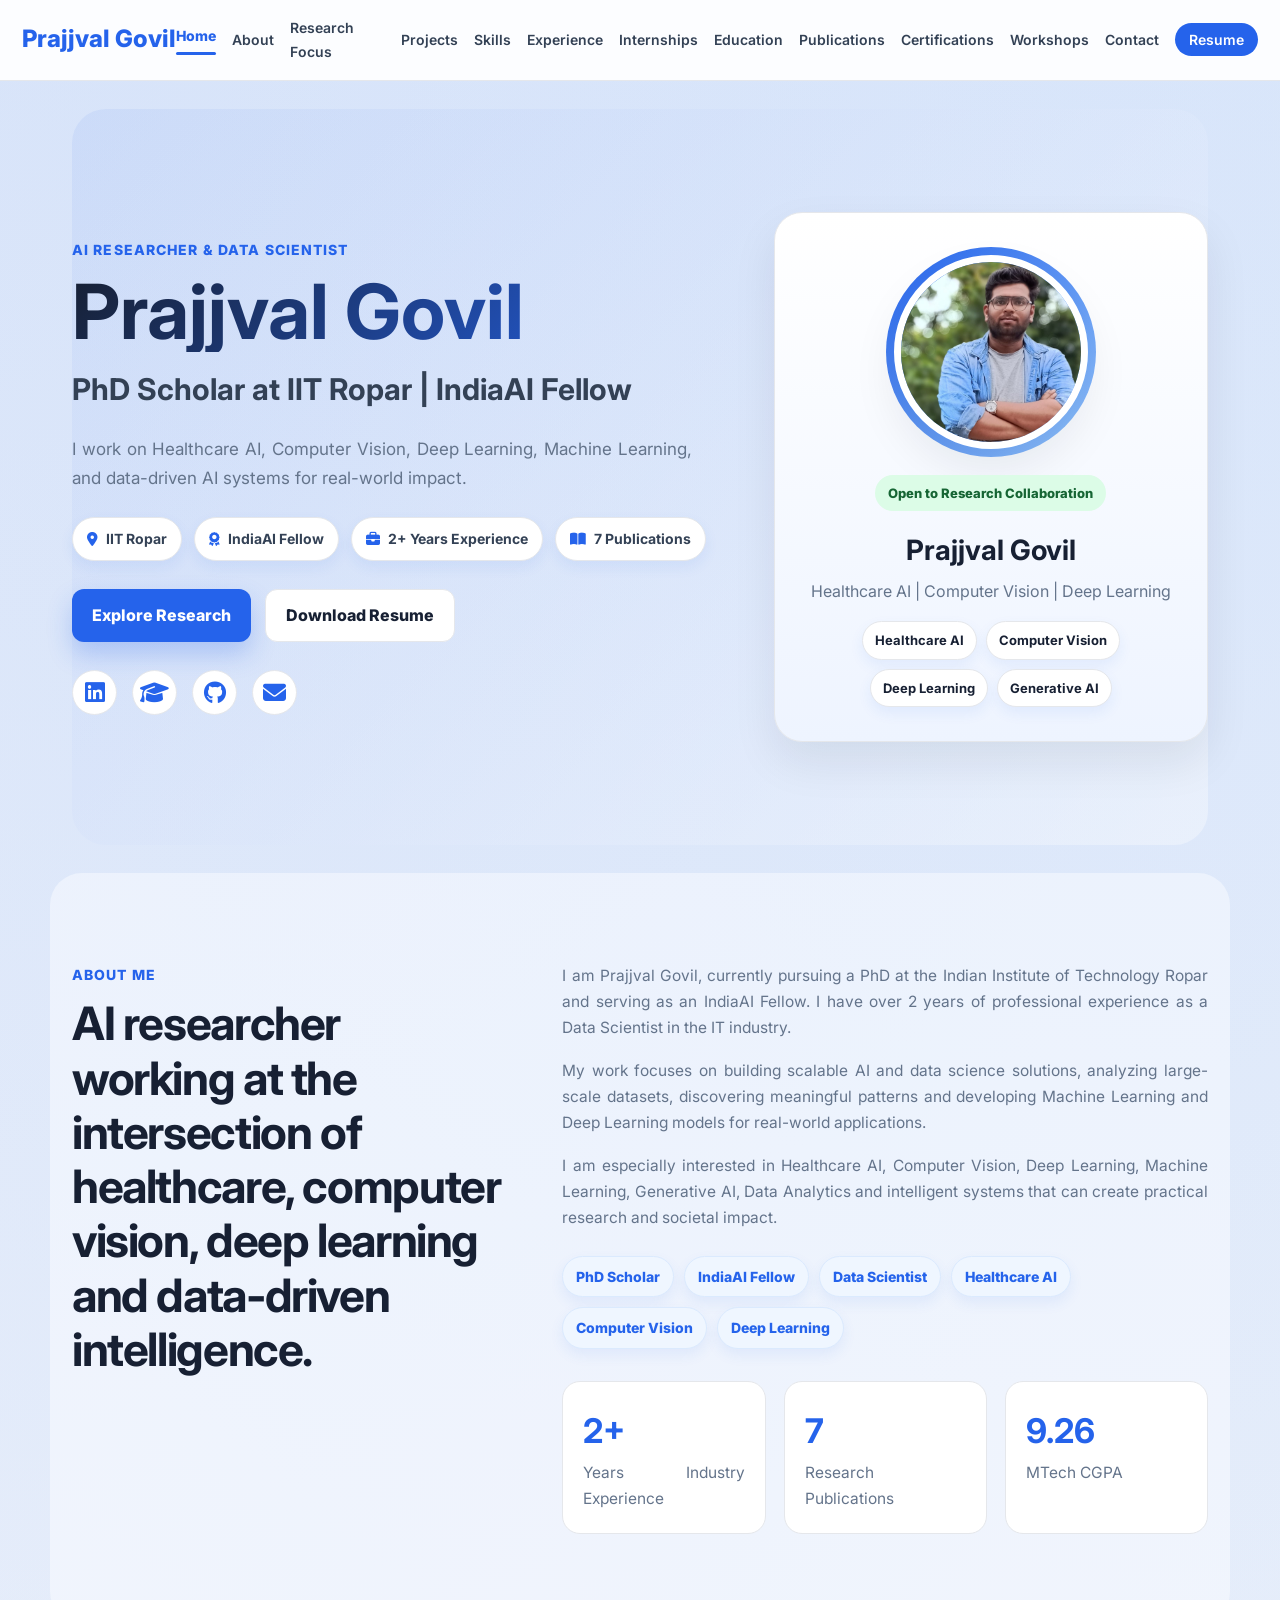
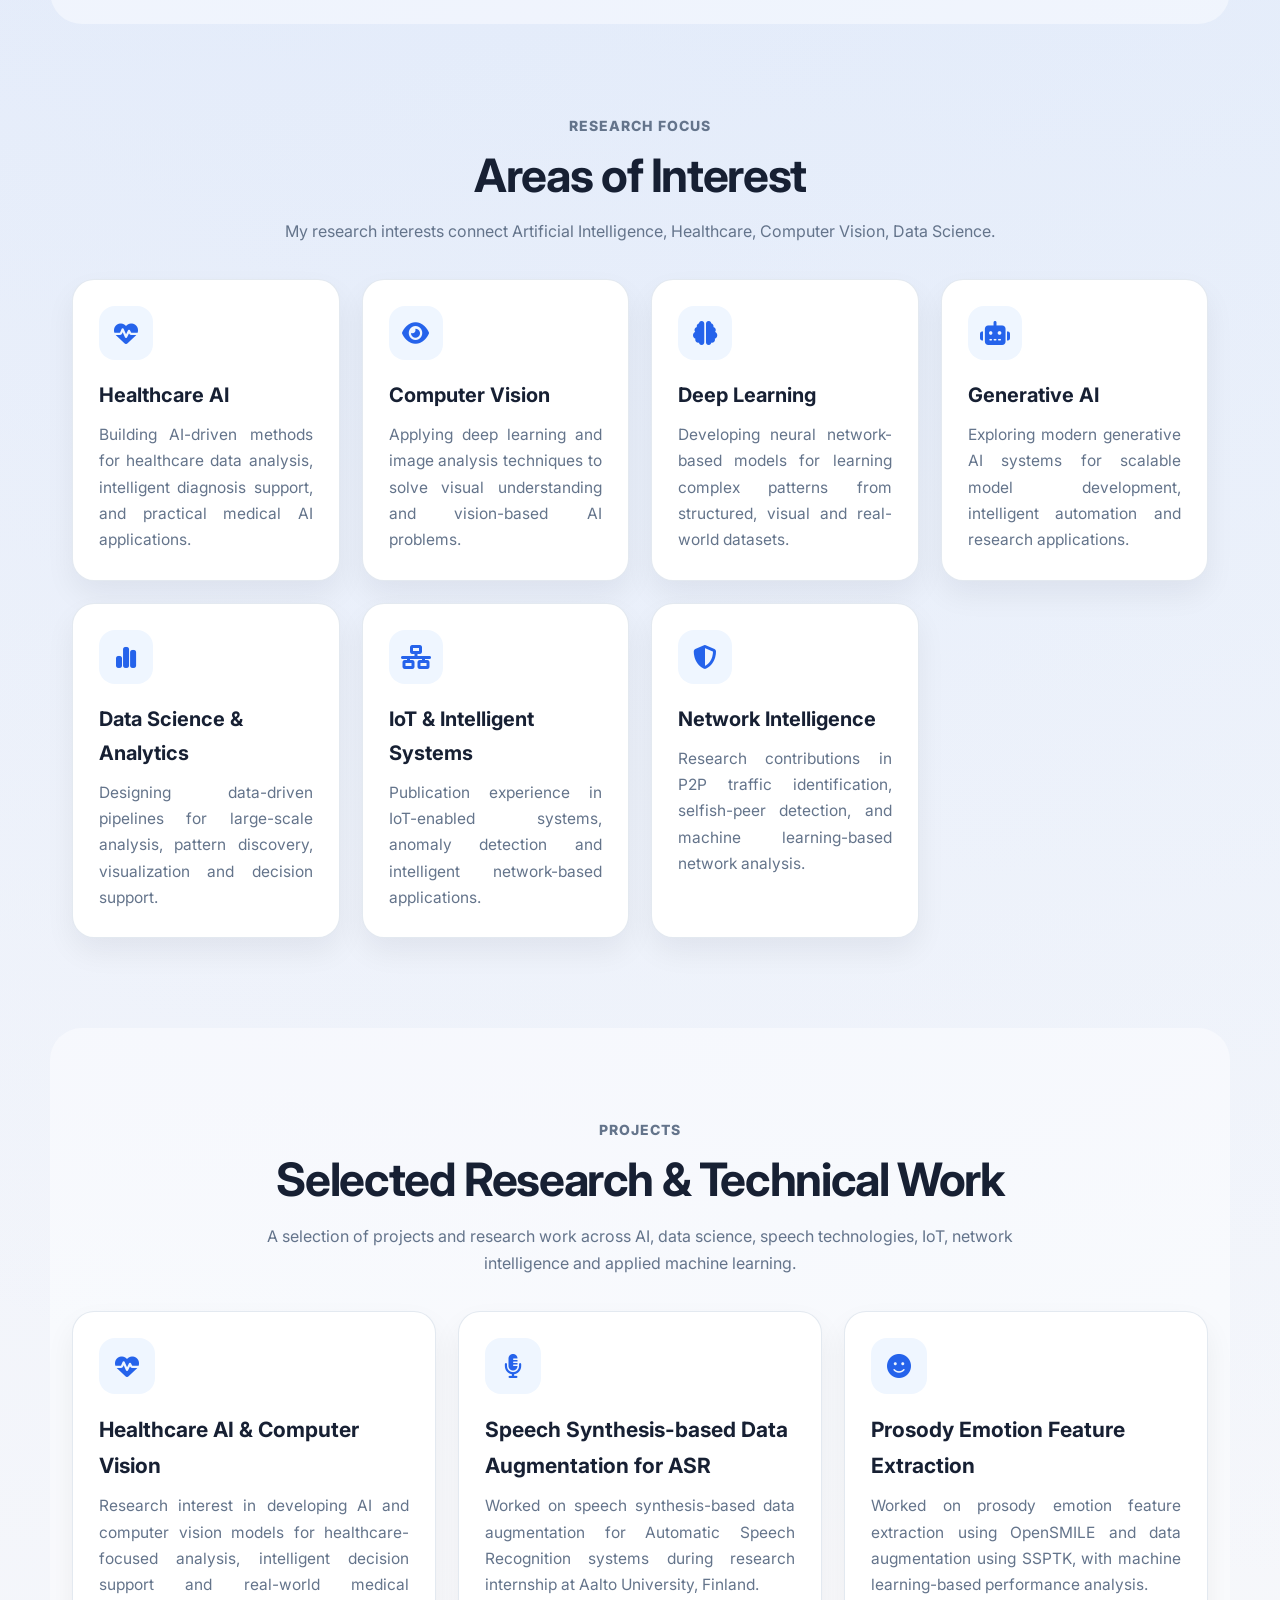
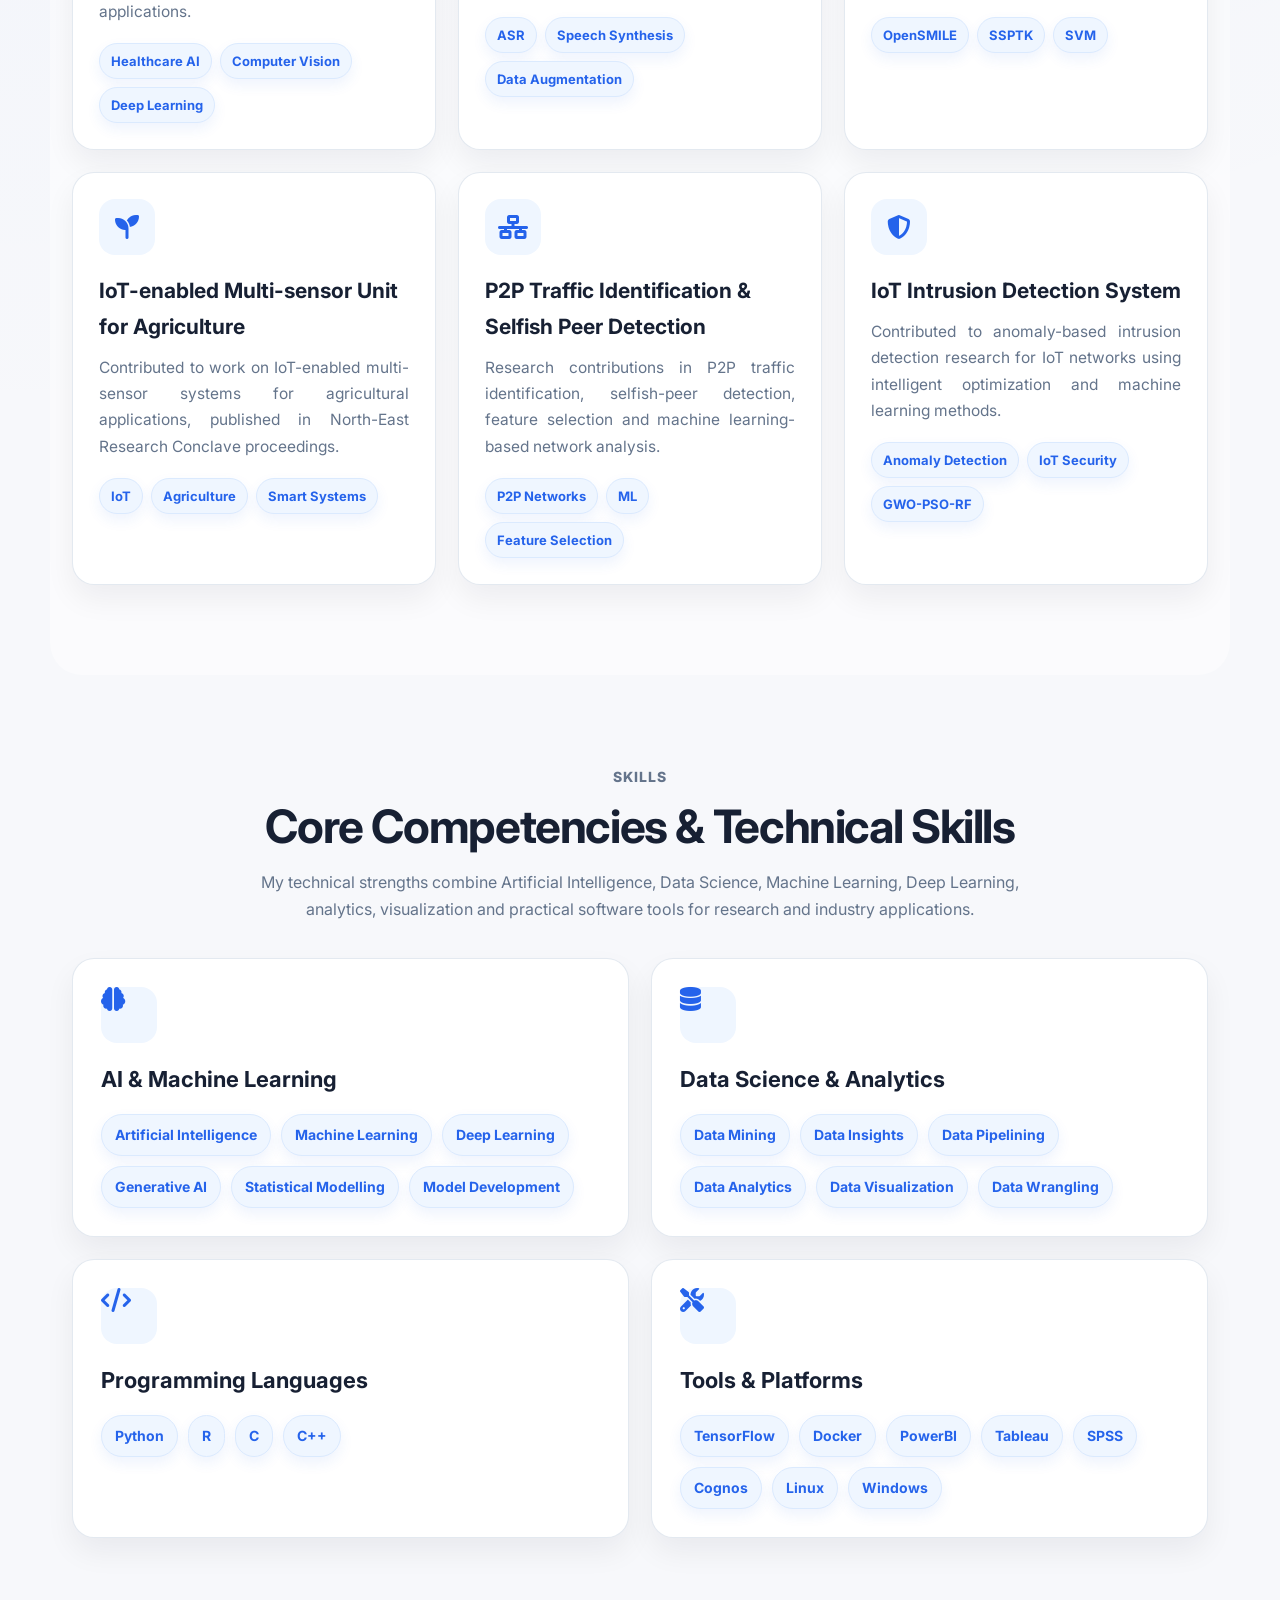
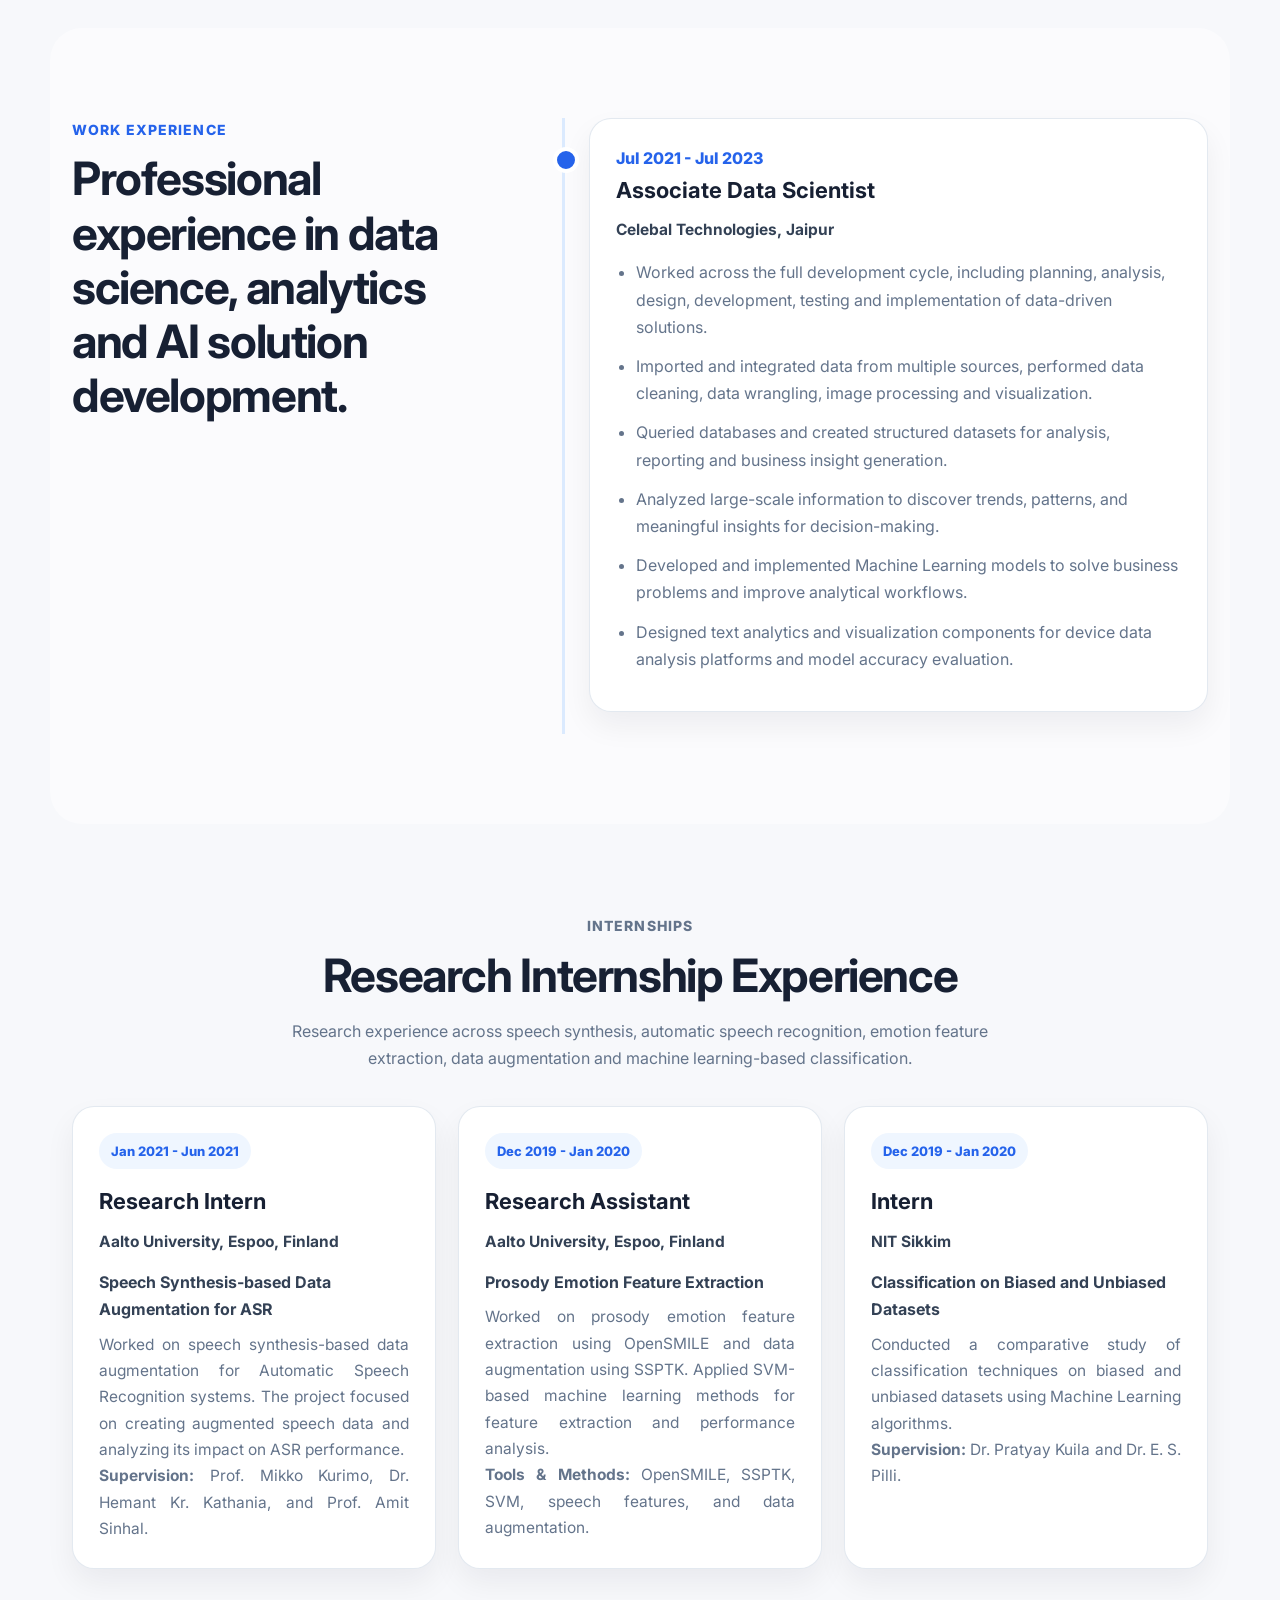
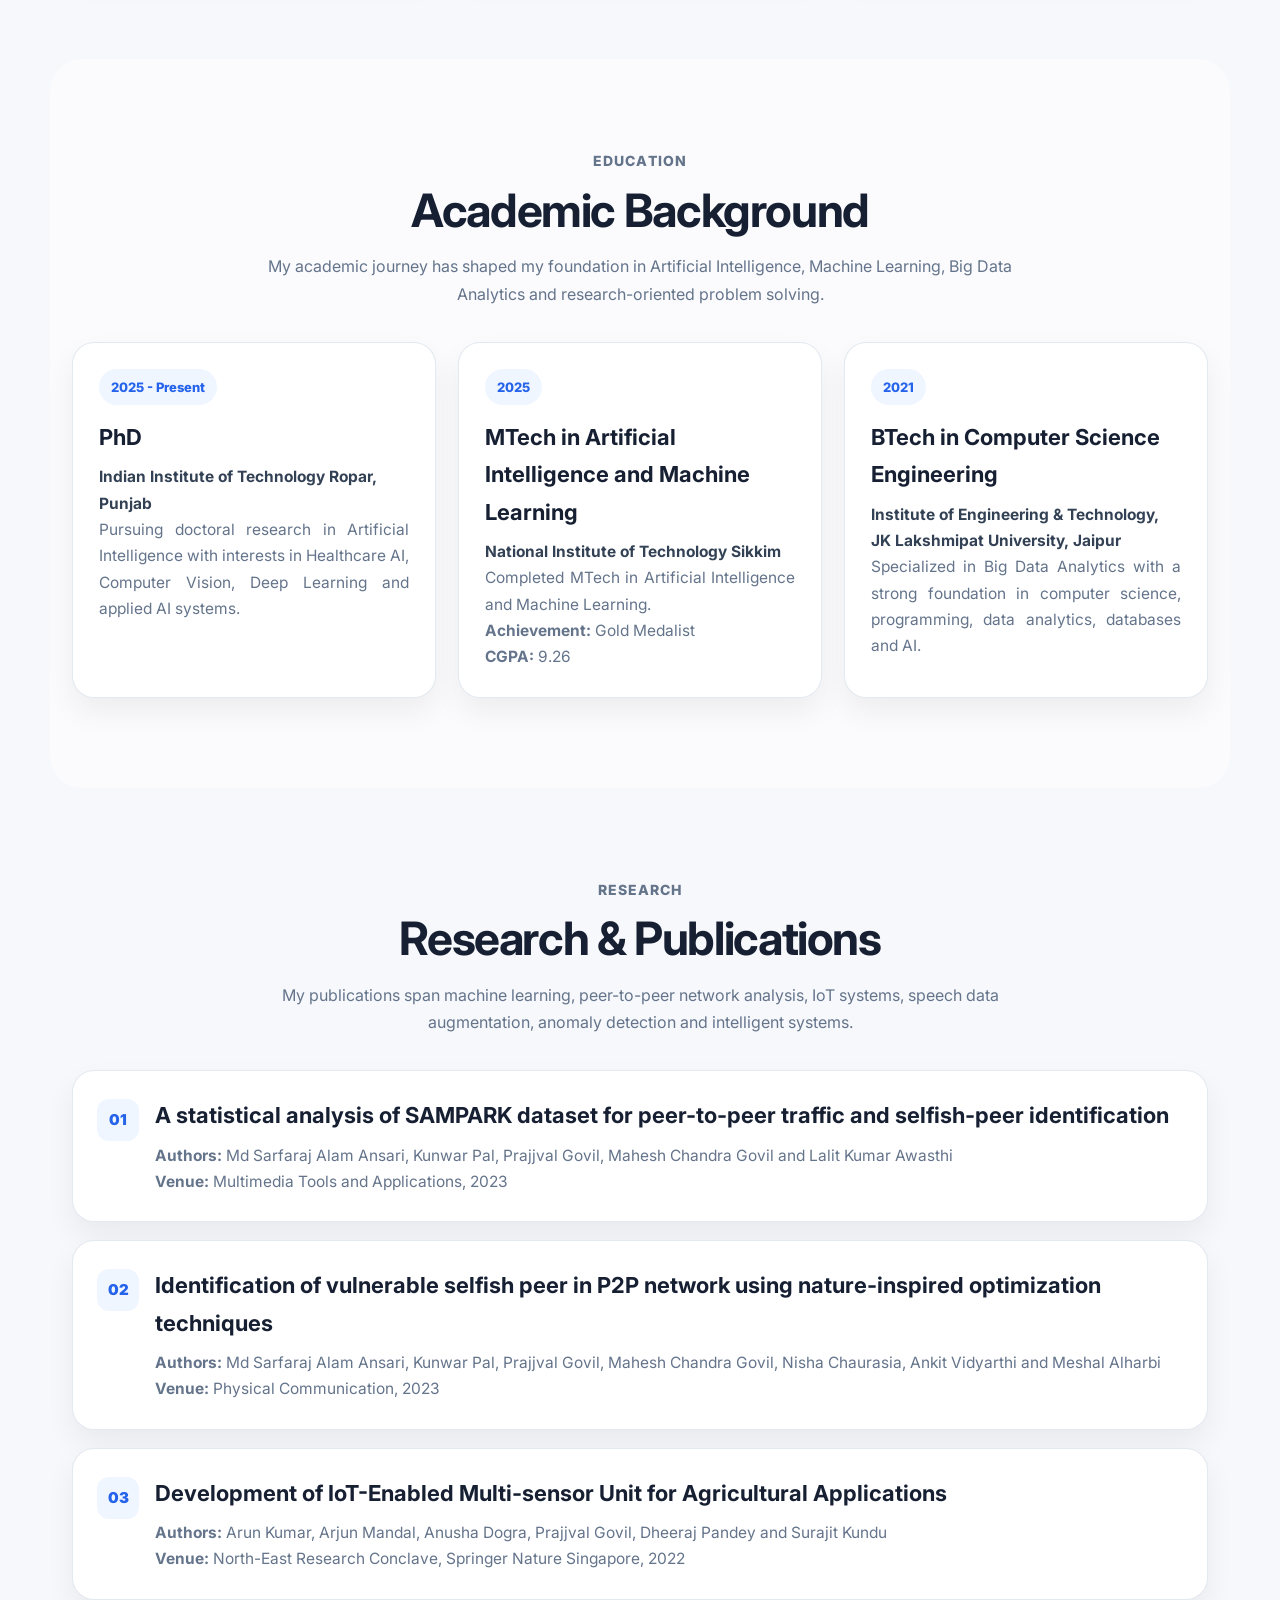
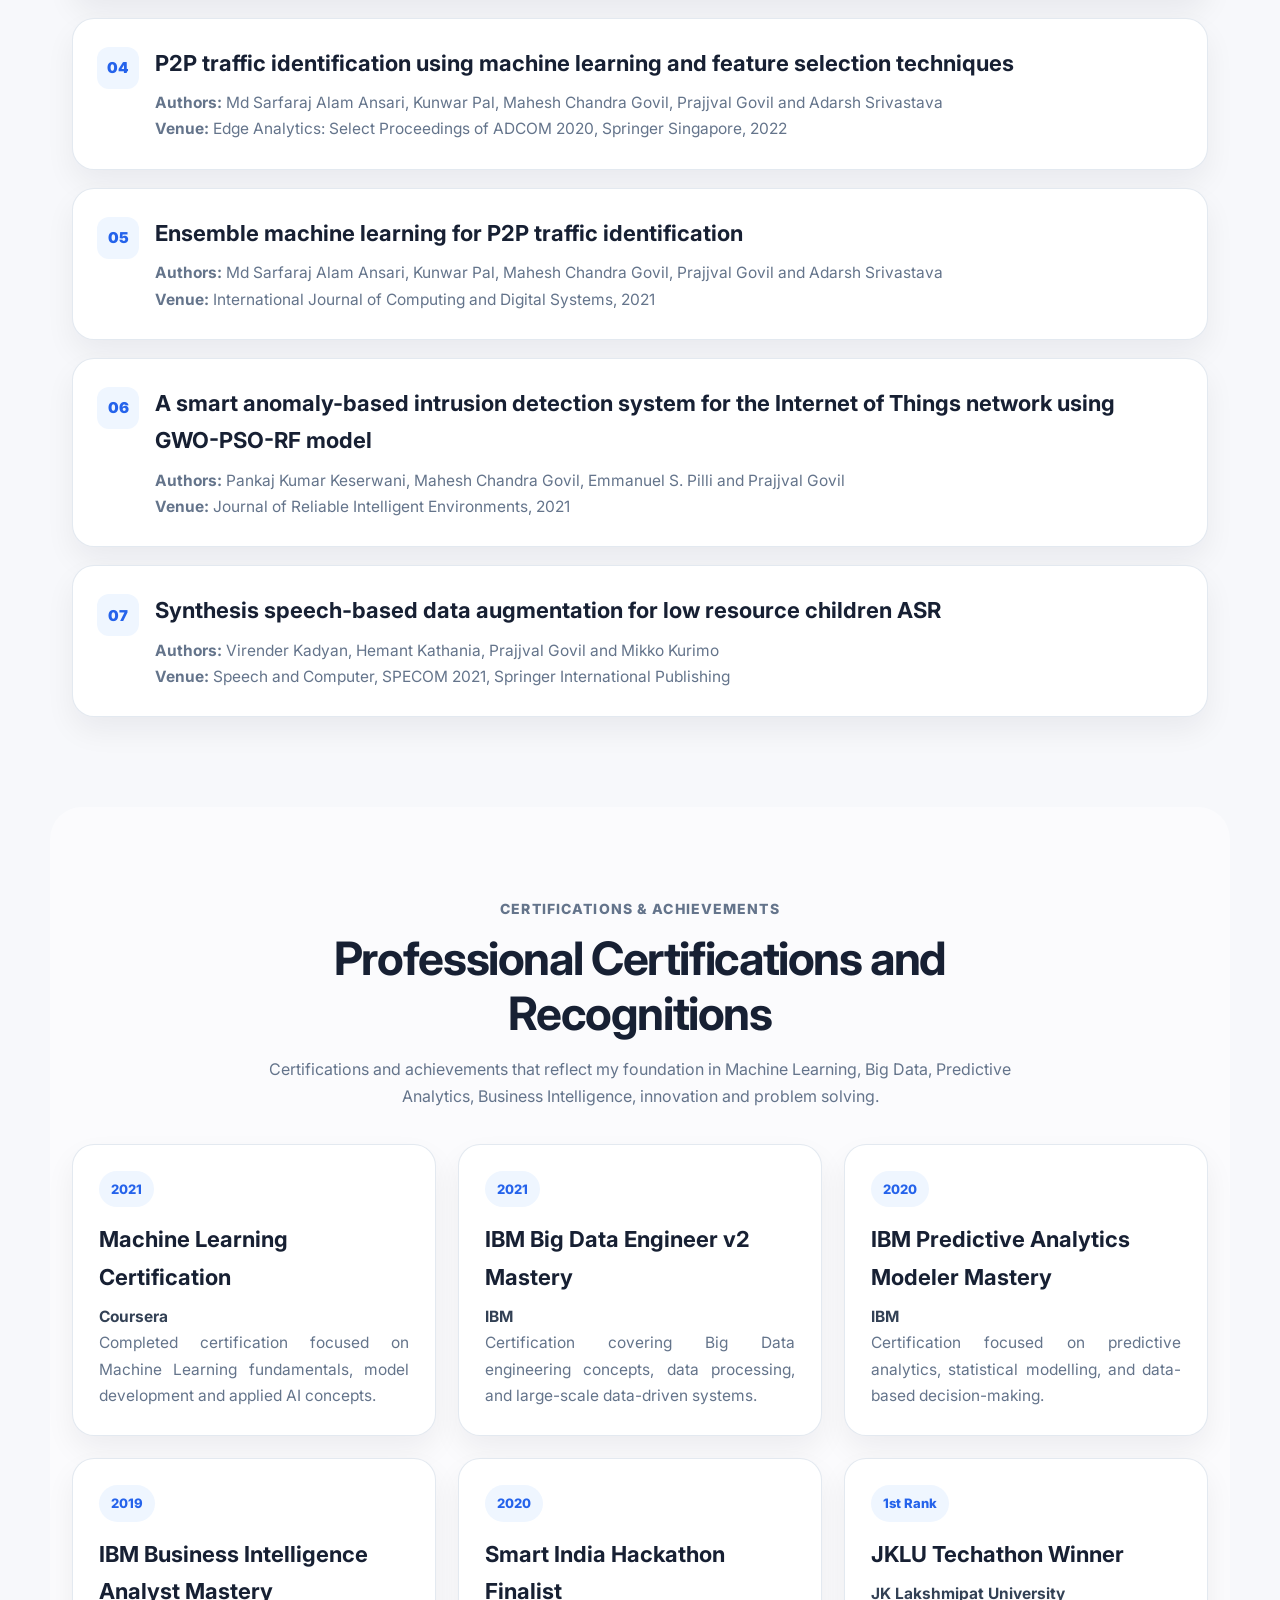
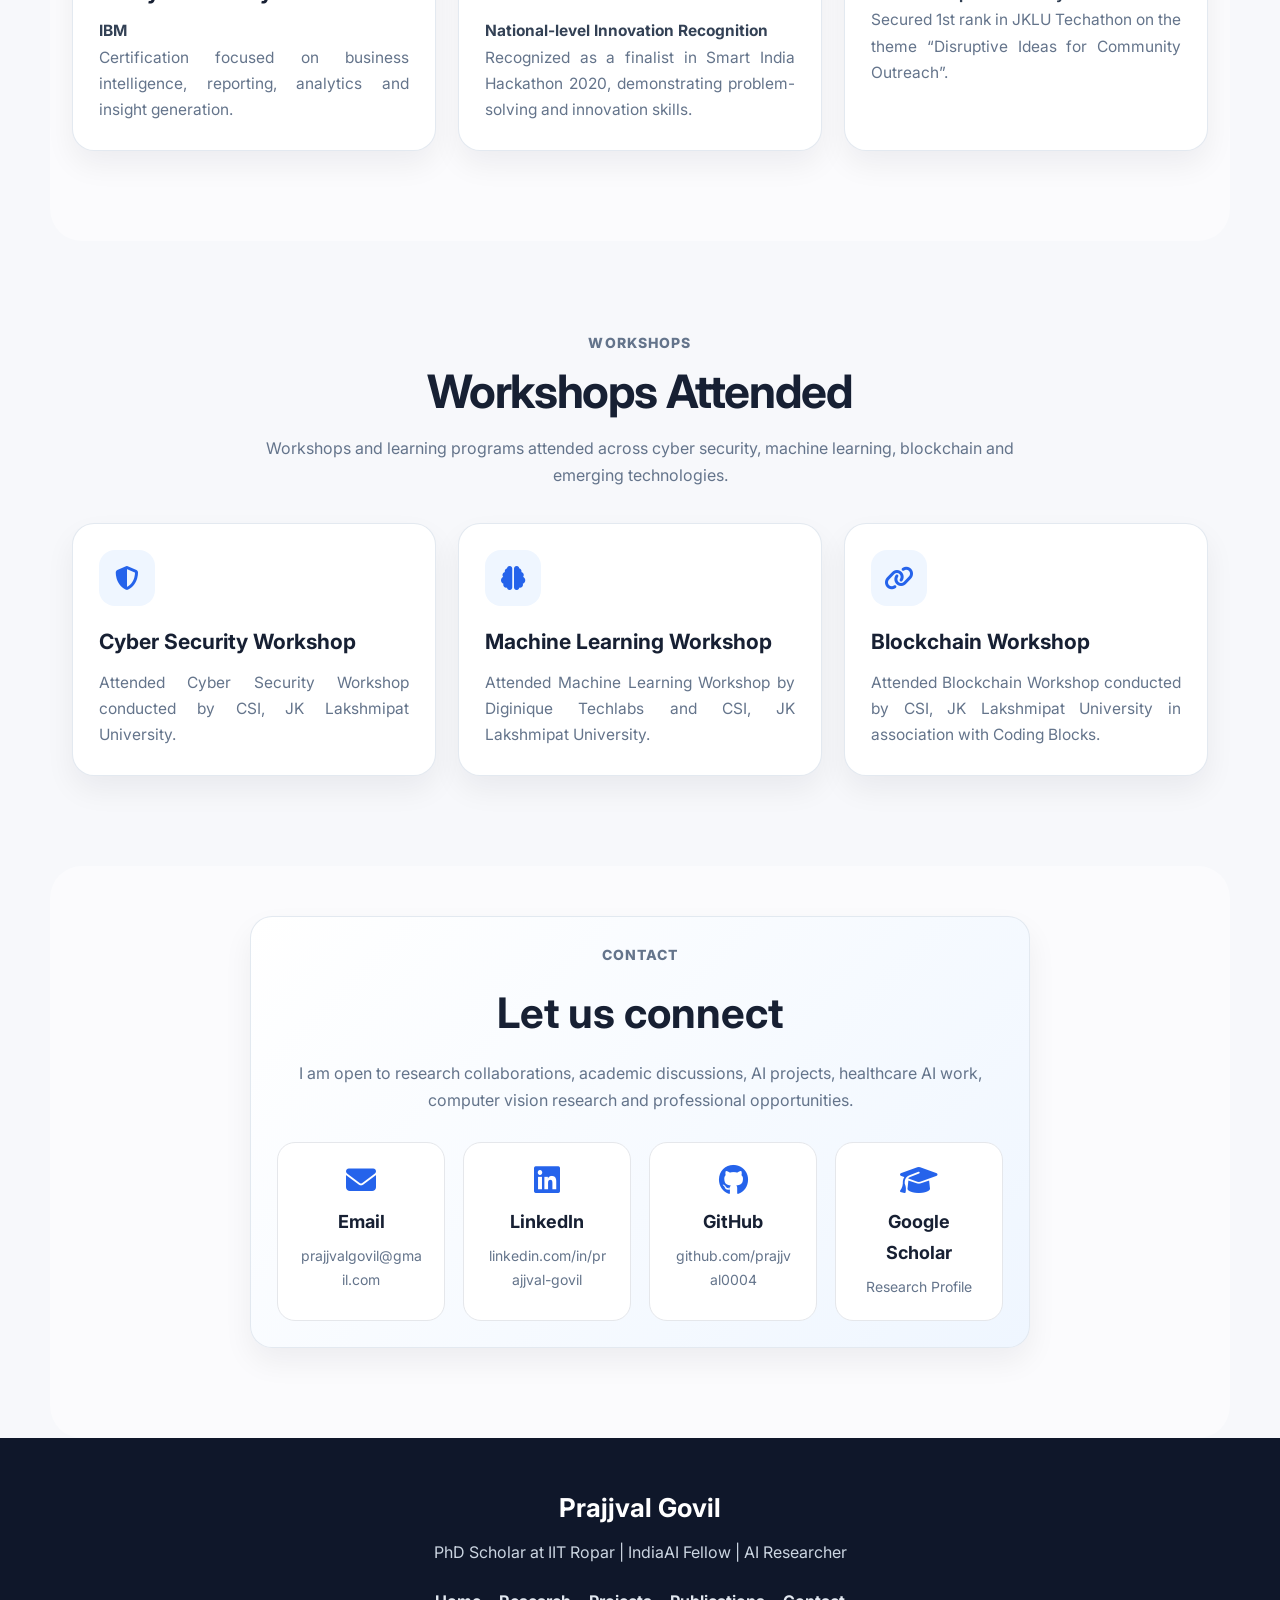
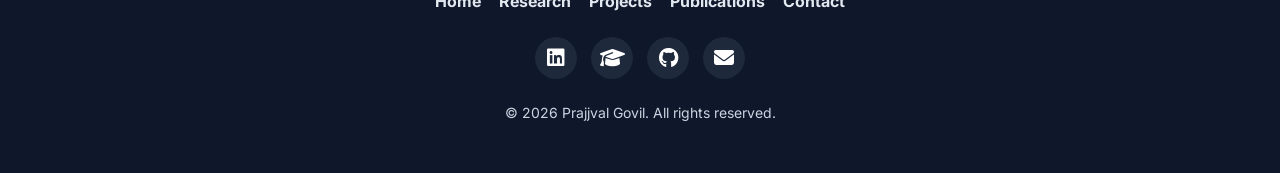
==== commit 8727fe2e: "Reduce text and improve premium visual design" ====
--- a/index.html
+++ b/index.html
@@ -66,18 +66,18 @@
 
   <main>
     <!-- Hero Section -->
+    <!-- Hero Section -->
     <section id="home" class="hero section">
       <div class="hero-content">
-        <p class="small-title">Hello, I am</p>
+        <p class="small-title">AI Researcher & Data Scientist</p>
 
         <h1>Prajjval Govil</h1>
 
-        <h2>PhD Scholar at IIT Ropar | IndiaAI Fellow | Data Scientist</h2>
+        <h2>PhD Scholar at IIT Ropar | IndiaAI Fellow</h2>
 
         <p class="hero-text">
-          I am an AI researcher and Data Scientist with over 2 years of industry experience.
-          My work focuses on Healthcare AI, Computer Vision, Deep Learning, Machine Learning,
-          Generative AI and data-driven solution development for real-world impact.
+          I work on Healthcare AI, Computer Vision, Deep Learning, Machine Learning,
+          and data-driven AI systems for real-world impact.
         </p>
 
         <div class="hero-highlights">
@@ -88,8 +88,10 @@
         </div>
 
         <div class="hero-buttons">
-          <a href="#research" class="btn primary-btn">Research Focus</a>
-          <a href="assets/Prajjval_cv_2026.pdf" target="_blank" class="btn secondary-btn">Download Resume</a>
+          <a href="#research" class="btn primary-btn">Explore Research</a>
+          <a href="assets/Prajjval_cv_2026.pdf" target="_blank" class="btn secondary-btn">
+            Download Resume
+          </a>
         </div>
 
         <div class="social-icons">
@@ -117,16 +119,15 @@
           <img src="assets/profile.jpg" alt="Prajjval Govil profile photo" />
         </div>
 
-        <span class="profile-status">Available for Research Collaboration</span>
+        <span class="profile-status">Open to Research Collaboration</span>
 
         <h3>Prajjval Govil</h3>
-        <p>AI Researcher | Healthcare AI | Computer Vision</p>
+        <p>Healthcare AI | Computer Vision | Deep Learning</p>
 
         <div class="tags">
           <span>Healthcare AI</span>
           <span>Computer Vision</span>
           <span>Deep Learning</span>
-          <span>Machine Learning</span>
           <span>Generative AI</span>
         </div>
       </div>
@@ -866,7 +867,10 @@
       </div>
     </section>
   </main>
-
+  <!-- Back to Top Button -->
+  <button id="backToTop" class="back-to-top" aria-label="Back to top">
+    <i class="fa-solid fa-arrow-up"></i>
+  </button>
   <!-- Footer -->
   <footer class="footer">
     <div class="footer-content">
--- a/style.css
+++ b/style.css
@@ -253,7 +253,7 @@
   color: var(--muted);
 }
 
-.section-text p + p {
+.section-text p+p {
   margin-top: 16px;
 }
 
@@ -437,6 +437,7 @@
     padding-top: 55px;
   }
 }
+
 .experience-list {
   margin-top: 16px;
   padding-left: 20px;
@@ -446,6 +447,7 @@
 .experience-list li {
   margin-bottom: 12px;
 }
+
 .date-badge {
   display: inline-block;
   background: #eff6ff;
@@ -506,6 +508,7 @@
     grid-template-columns: 1fr;
   }
 }
+
 .hero-highlights {
   display: flex;
   flex-wrap: wrap;
@@ -557,6 +560,7 @@
   border-radius: 999px;
   margin-bottom: 16px;
 }
+
 .about-tags {
   display: flex;
   flex-wrap: wrap;
@@ -573,6 +577,7 @@
   font-size: 14px;
   font-weight: 800;
 }
+
 .skills-wrapper {
   display: grid;
   grid-template-columns: repeat(2, 1fr);
@@ -619,6 +624,7 @@
     grid-template-columns: 1fr;
   }
 }
+
 .research-grid {
   display: grid;
   grid-template-columns: repeat(4, 1fr);
@@ -671,6 +677,7 @@
     grid-template-columns: 1fr;
   }
 }
+
 /* Navbar improvement */
 .navbar {
   max-width: 1280px;
@@ -722,6 +729,7 @@
     text-align: center;
   }
 }
+
 .project-grid {
   display: grid;
   grid-template-columns: repeat(3, 1fr);
@@ -791,6 +799,7 @@
     grid-template-columns: 1fr;
   }
 }
+
 .workshop-grid {
   display: grid;
   grid-template-columns: repeat(3, 1fr);
@@ -837,6 +846,7 @@
     grid-template-columns: 1fr;
   }
 }
+
 .footer {
   background: #0f172a;
   color: white;
@@ -903,4 +913,239 @@
 
 .footer-copy {
   font-size: 14px;
+}
+
+.back-to-top {
+  position: fixed;
+  right: 24px;
+  bottom: 24px;
+  height: 46px;
+  width: 46px;
+  border: none;
+  border-radius: 50%;
+  background: var(--primary);
+  color: white;
+  font-size: 18px;
+  cursor: pointer;
+  box-shadow: 0 12px 25px rgba(37, 99, 235, 0.35);
+  display: none;
+  place-items: center;
+  z-index: 999;
+  transition: 0.2s;
+}
+
+.back-to-top:hover {
+  transform: translateY(-4px);
+  background: var(--primary-dark);
+}
+
+.back-to-top.show {
+  display: grid;
+}
+
+/* Smooth reveal animation */
+.reveal {
+  opacity: 0;
+  transform: translateY(26px);
+  transition: opacity 0.7s ease, transform 0.7s ease;
+}
+
+.reveal.active {
+  opacity: 1;
+  transform: translateY(0);
+}
+
+/* Active navbar link */
+.nav-links a.current {
+  color: var(--primary);
+  font-weight: 800;
+}
+
+.nav-links a.current::after {
+  content: "";
+  display: block;
+  height: 3px;
+  width: 100%;
+  background: var(--primary);
+  border-radius: 999px;
+  margin-top: 4px;
+}
+
+/* Justify main content text */
+.hero-text,
+.section-text p,
+.card p:not(.place),
+.timeline-item p:not(.place),
+.publication p,
+.research-card p,
+.project-card p,
+.workshop-card p {
+  text-align: justify;
+  text-justify: inter-word;
+}
+
+/* Publication numbering style */
+.publication-list {
+  counter-reset: publication-counter;
+}
+
+.publication {
+  position: relative;
+  padding-left: 82px;
+}
+
+.publication::before {
+  counter-increment: publication-counter;
+  content: counter(publication-counter, decimal-leading-zero);
+  position: absolute;
+  left: 24px;
+  top: 28px;
+  height: 42px;
+  width: 42px;
+  border-radius: 12px;
+  background: #eff6ff;
+  color: var(--primary);
+  display: grid;
+  place-items: center;
+  font-weight: 900;
+  font-size: 15px;
+}
+
+@media (max-width: 700px) {
+  .publication {
+    padding-left: 26px;
+    padding-top: 78px;
+  }
+
+  .publication::before {
+    left: 26px;
+    top: 24px;
+  }
+}
+
+.error-page {
+  min-height: 100vh;
+  display: grid;
+  place-items: center;
+}
+
+.error-box {
+  max-width: 650px;
+  text-align: center;
+  background: white;
+  border: 1px solid var(--border);
+  border-radius: 28px;
+  padding: 50px 28px;
+  box-shadow: var(--shadow);
+}
+
+.error-box h1 {
+  font-size: clamp(72px, 12vw, 140px);
+  line-height: 1;
+  color: var(--primary);
+}
+
+.error-box h2 {
+  font-size: 34px;
+  margin: 10px 0;
+}
+
+.error-box p {
+  color: var(--muted);
+  margin-bottom: 26px;
+}
+
+.error-box .btn {
+  gap: 8px;
+}
+
+/* Step 38: Premium visual polish */
+body {
+  background:
+    radial-gradient(circle at top left, rgba(37, 99, 235, 0.10), transparent 32%),
+    radial-gradient(circle at top right, rgba(147, 197, 253, 0.18), transparent 28%),
+    var(--bg);
+}
+
+.hero {
+  position: relative;
+}
+
+.hero::before {
+  content: "";
+  position: absolute;
+  inset: 28px 22px;
+  background: linear-gradient(135deg, rgba(37, 99, 235, 0.07), rgba(255, 255, 255, 0.35));
+  border-radius: 34px;
+  z-index: -1;
+}
+
+.hero h1 {
+  background: linear-gradient(135deg, #172033, #2563eb);
+  -webkit-background-clip: text;
+  -webkit-text-fill-color: transparent;
+}
+
+.hero-text {
+  font-size: 17px;
+  max-width: 620px;
+}
+
+.section:nth-of-type(even) {
+  background: rgba(255, 255, 255, 0.42);
+  border-radius: 32px;
+}
+
+.card,
+.project-card,
+.research-card,
+.skill-category,
+.publication,
+.workshop-card,
+.timeline-item,
+.contact-box {
+  border: 1px solid rgba(226, 232, 240, 0.95);
+  box-shadow: 0 14px 30px rgba(15, 23, 42, 0.06);
+}
+
+.card:hover,
+.project-card:hover,
+.research-card:hover,
+.skill-category:hover,
+.publication:hover,
+.workshop-card:hover {
+  transform: translateY(-7px);
+  box-shadow: 0 24px 48px rgba(15, 23, 42, 0.12);
+}
+
+.section-heading {
+  letter-spacing: -0.03em;
+}
+
+.center-title {
+  margin-bottom: 34px;
+}
+
+.card p,
+.project-card p,
+.research-card p,
+.workshop-card p,
+.publication p,
+.timeline-item p,
+.section-text p {
+  font-size: 15.5px;
+}
+
+.hero-highlights span,
+.about-tags span,
+.skill-tags span,
+.project-tags span,
+.tags span {
+  box-shadow: 0 6px 14px rgba(37, 99, 235, 0.08);
+}
+
+@media (max-width: 900px) {
+  .hero::before {
+    inset: 18px 12px;
+  }
 }
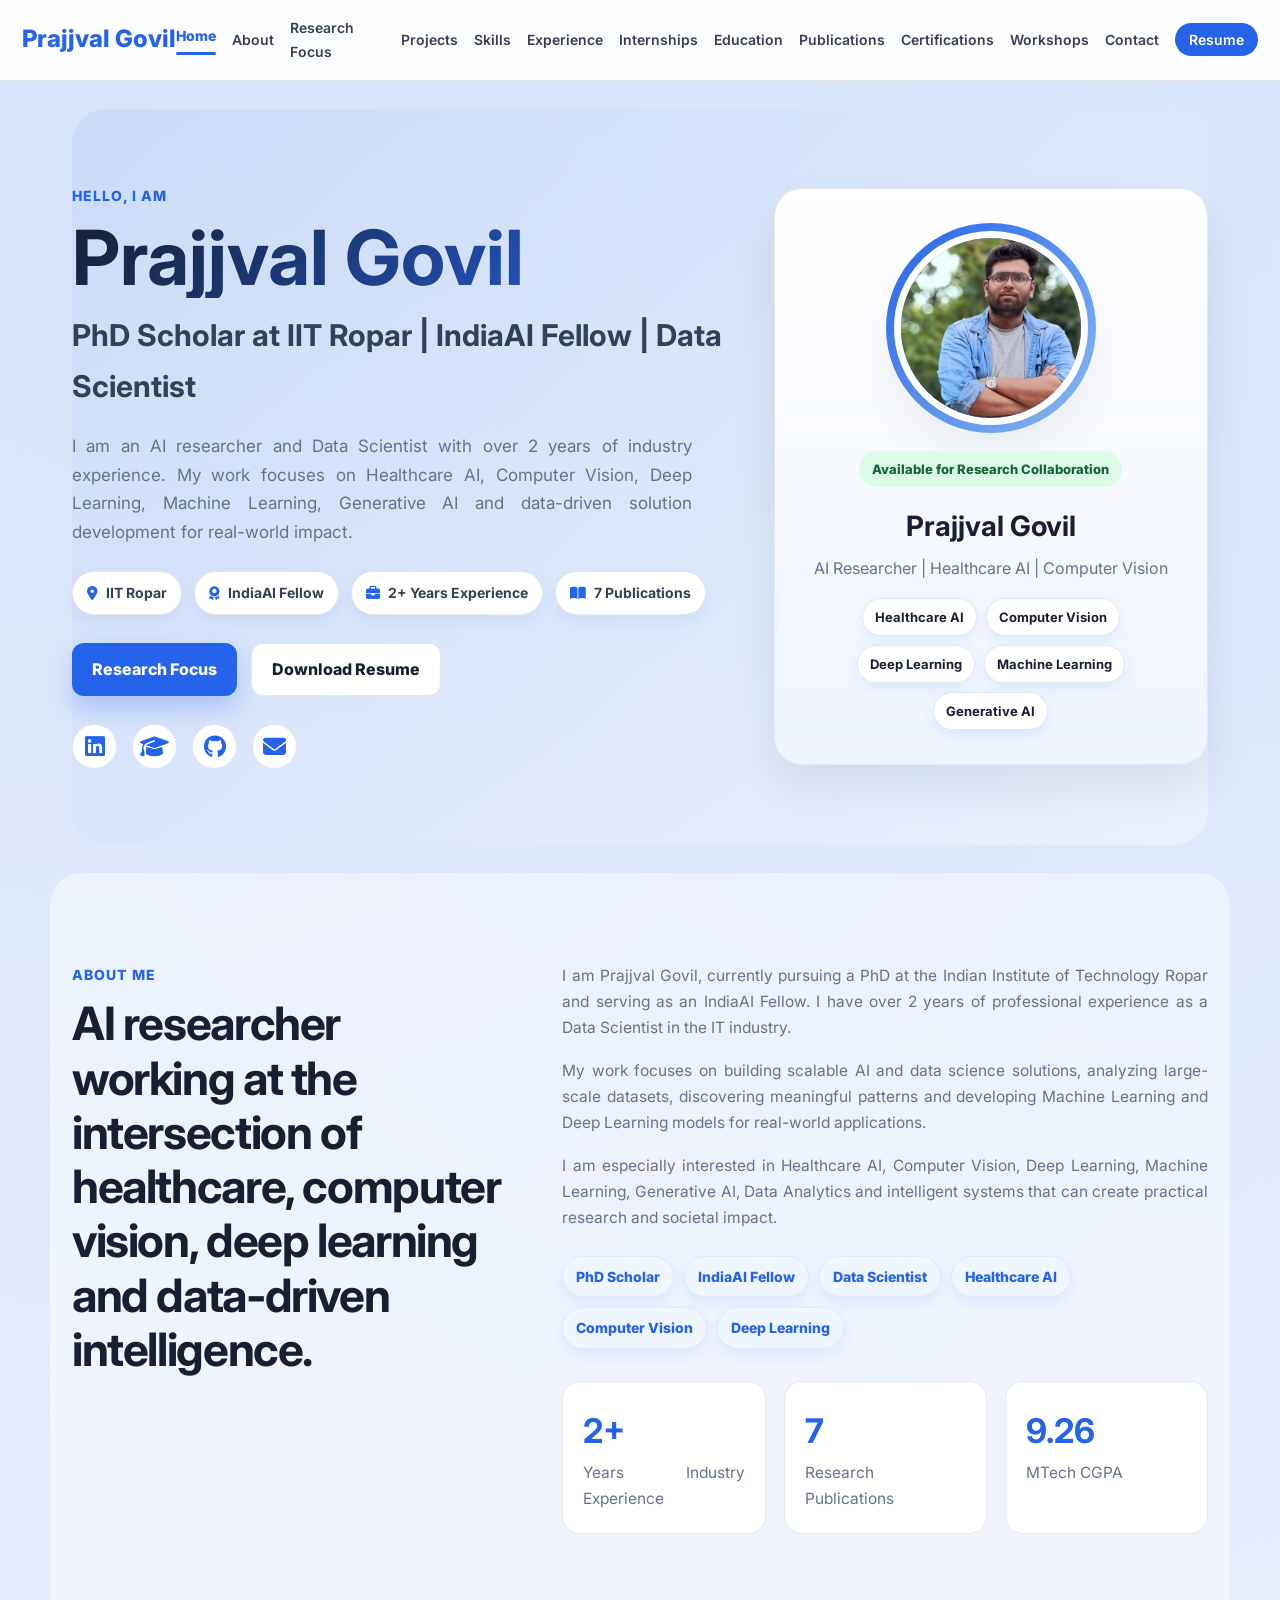
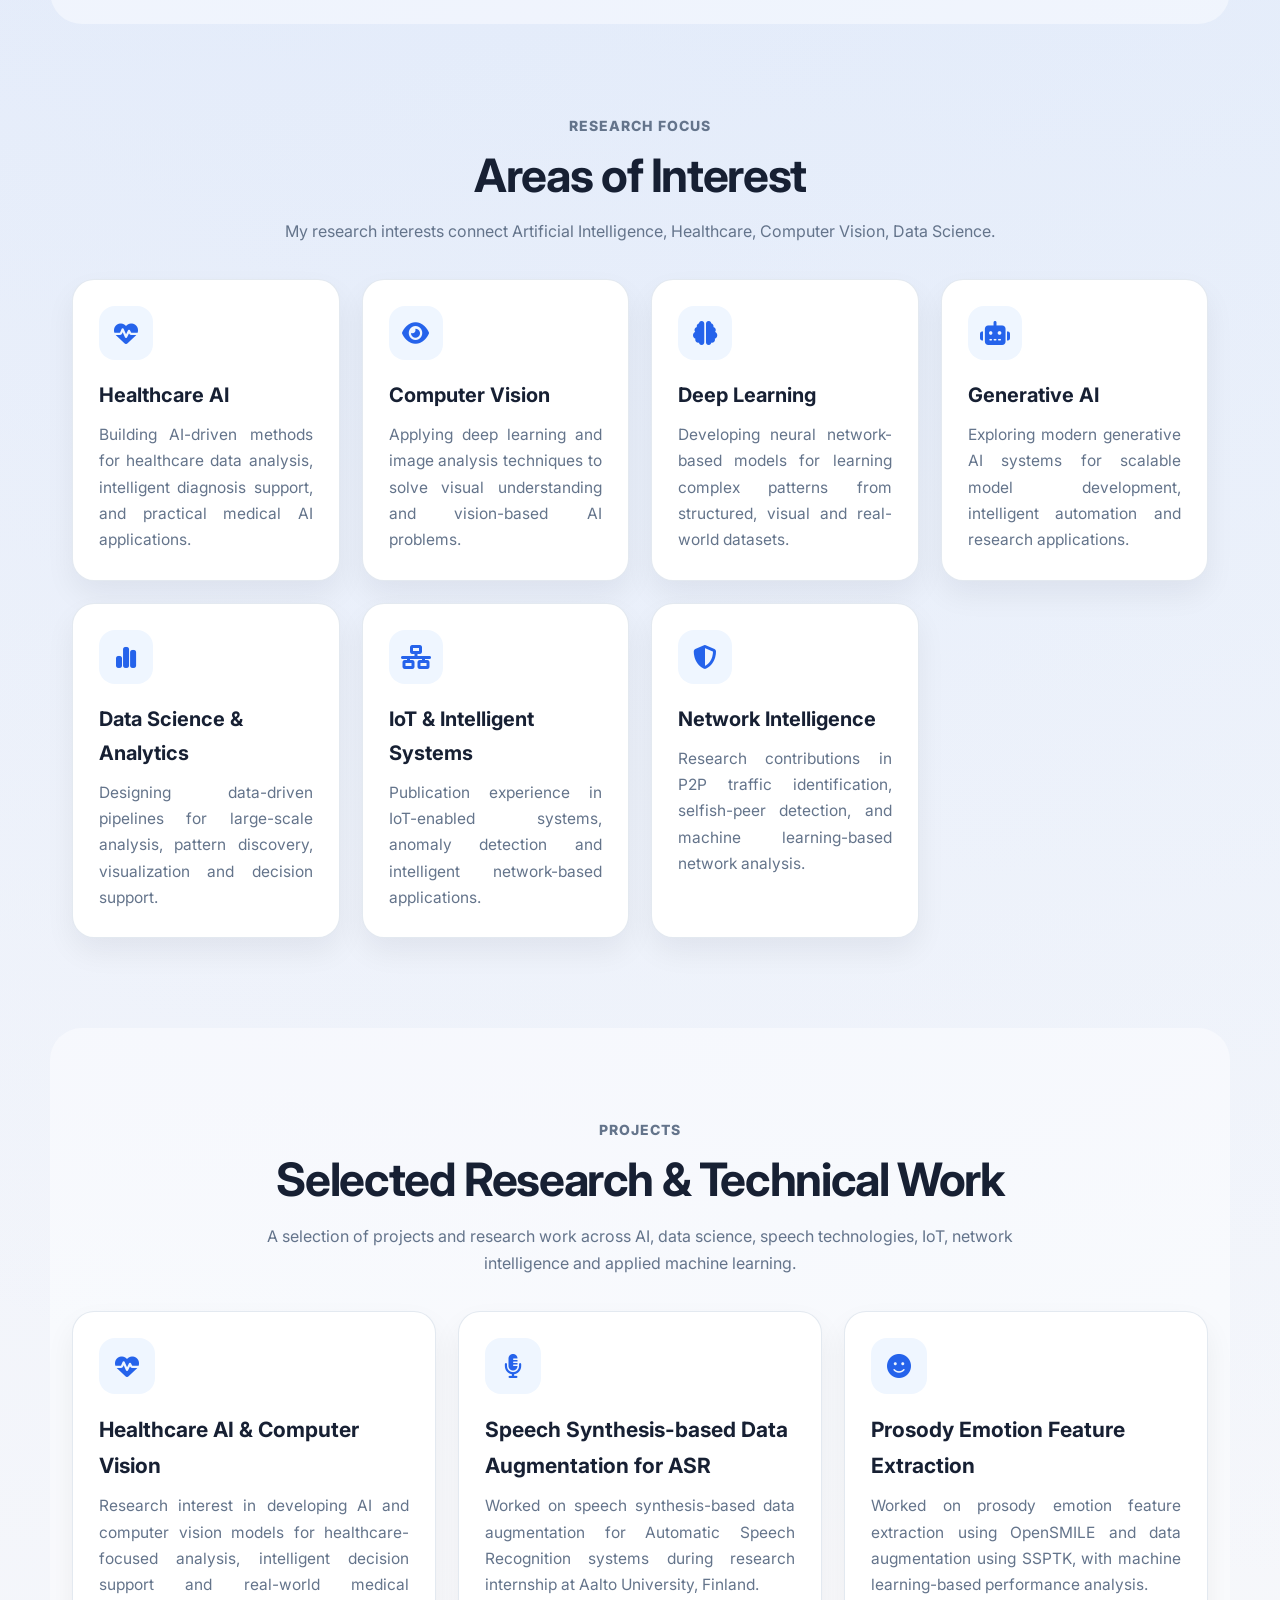
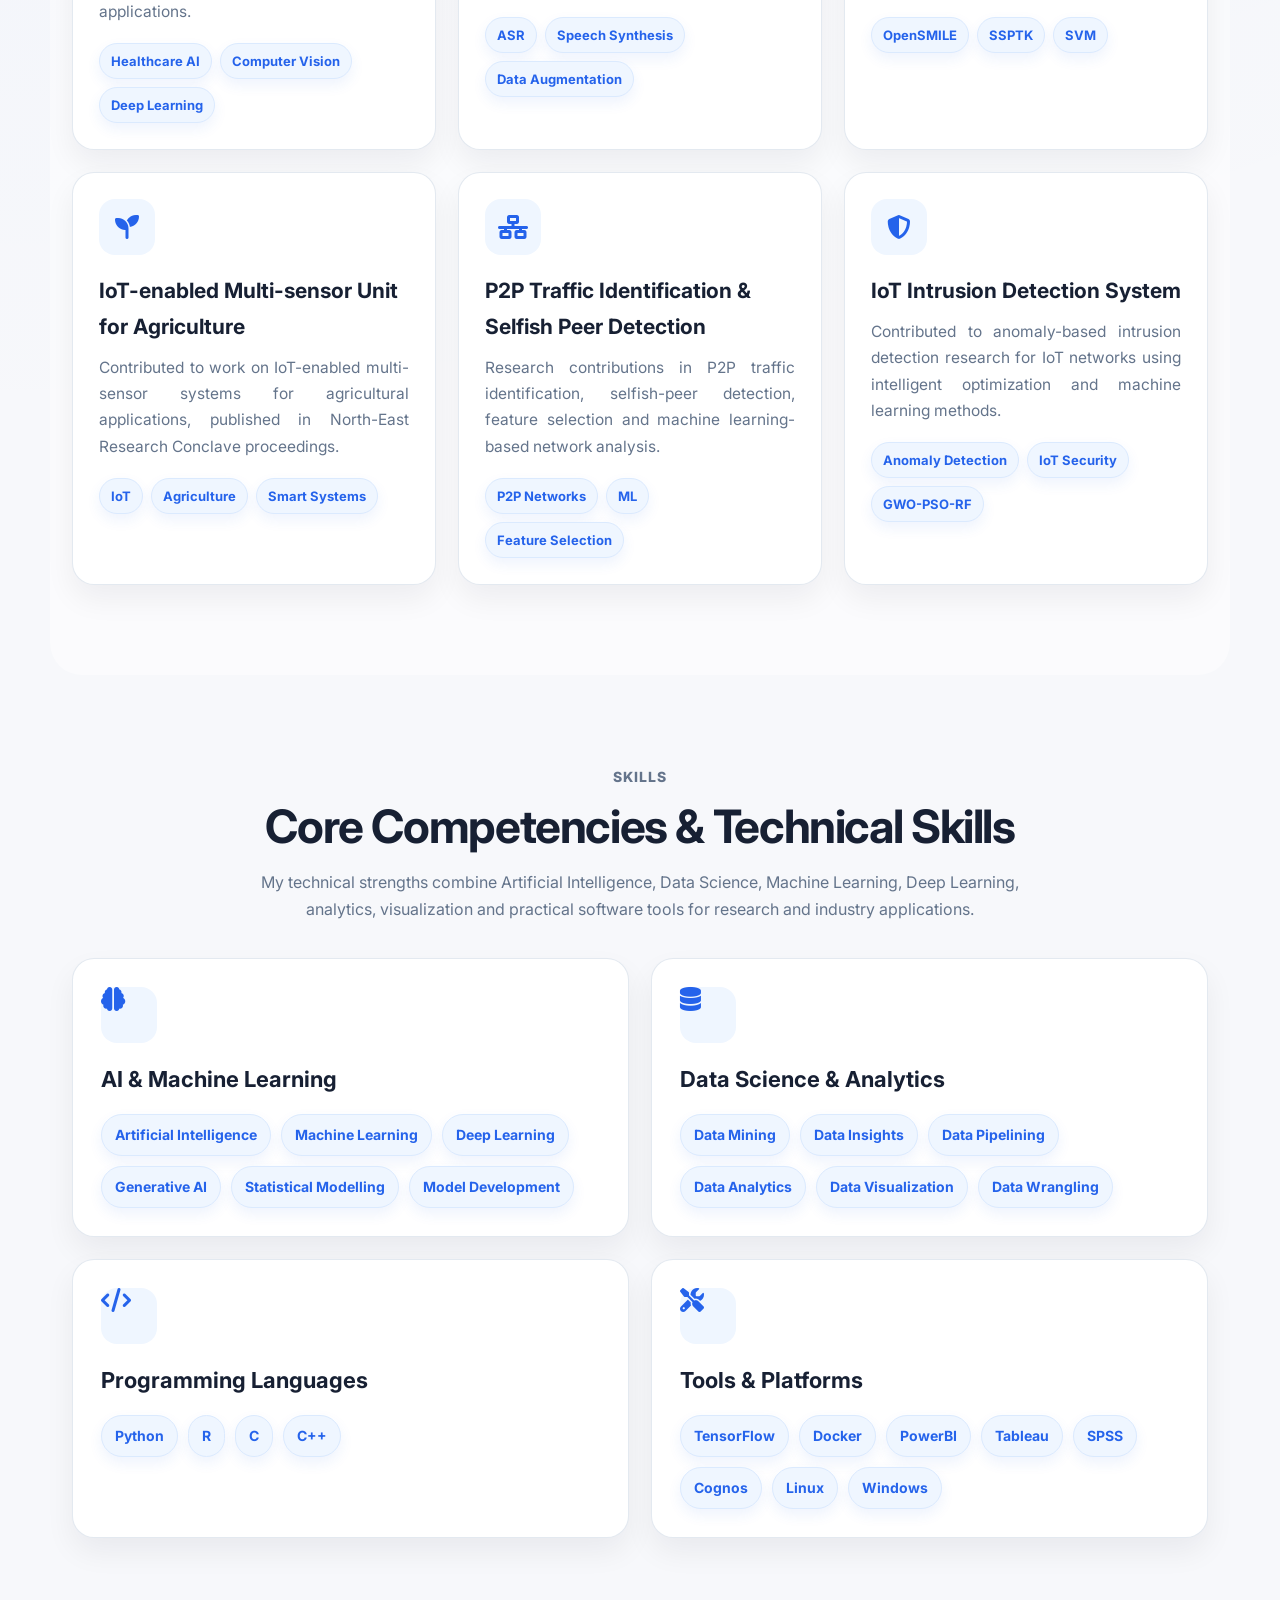
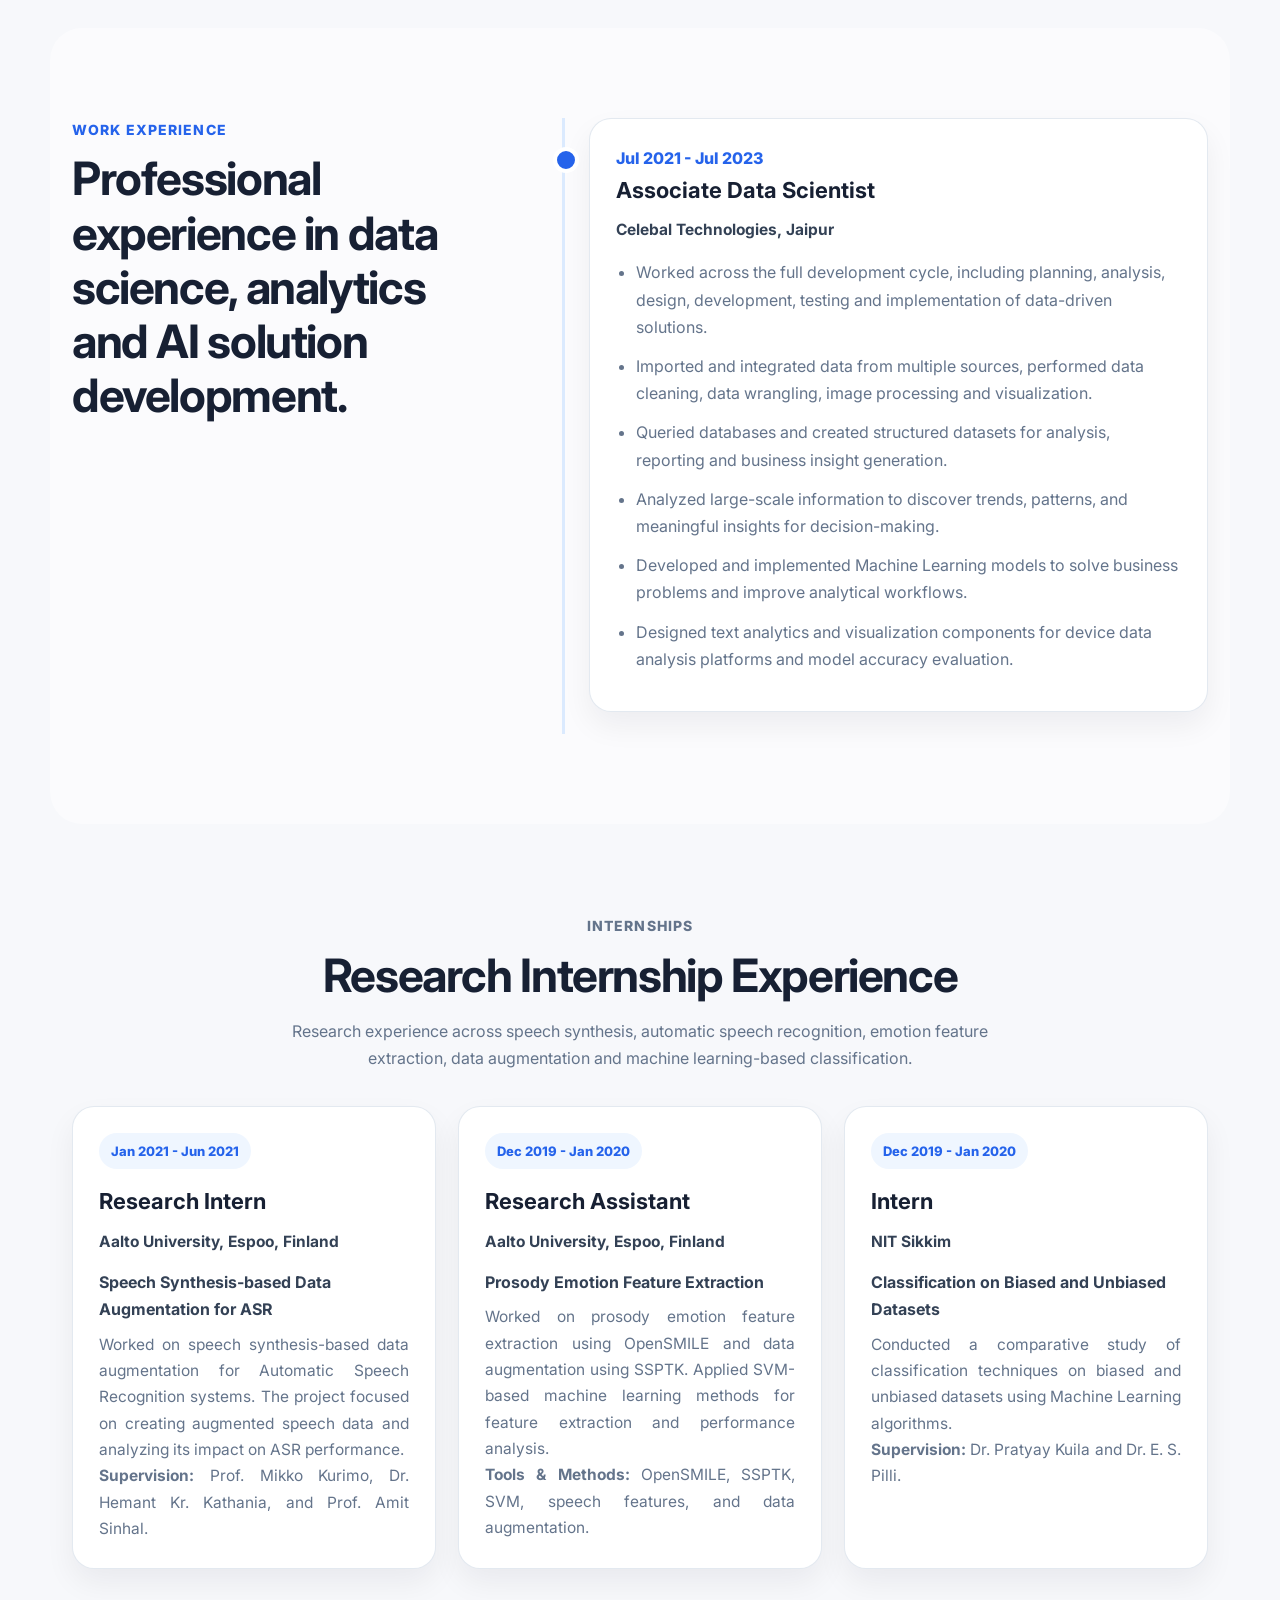
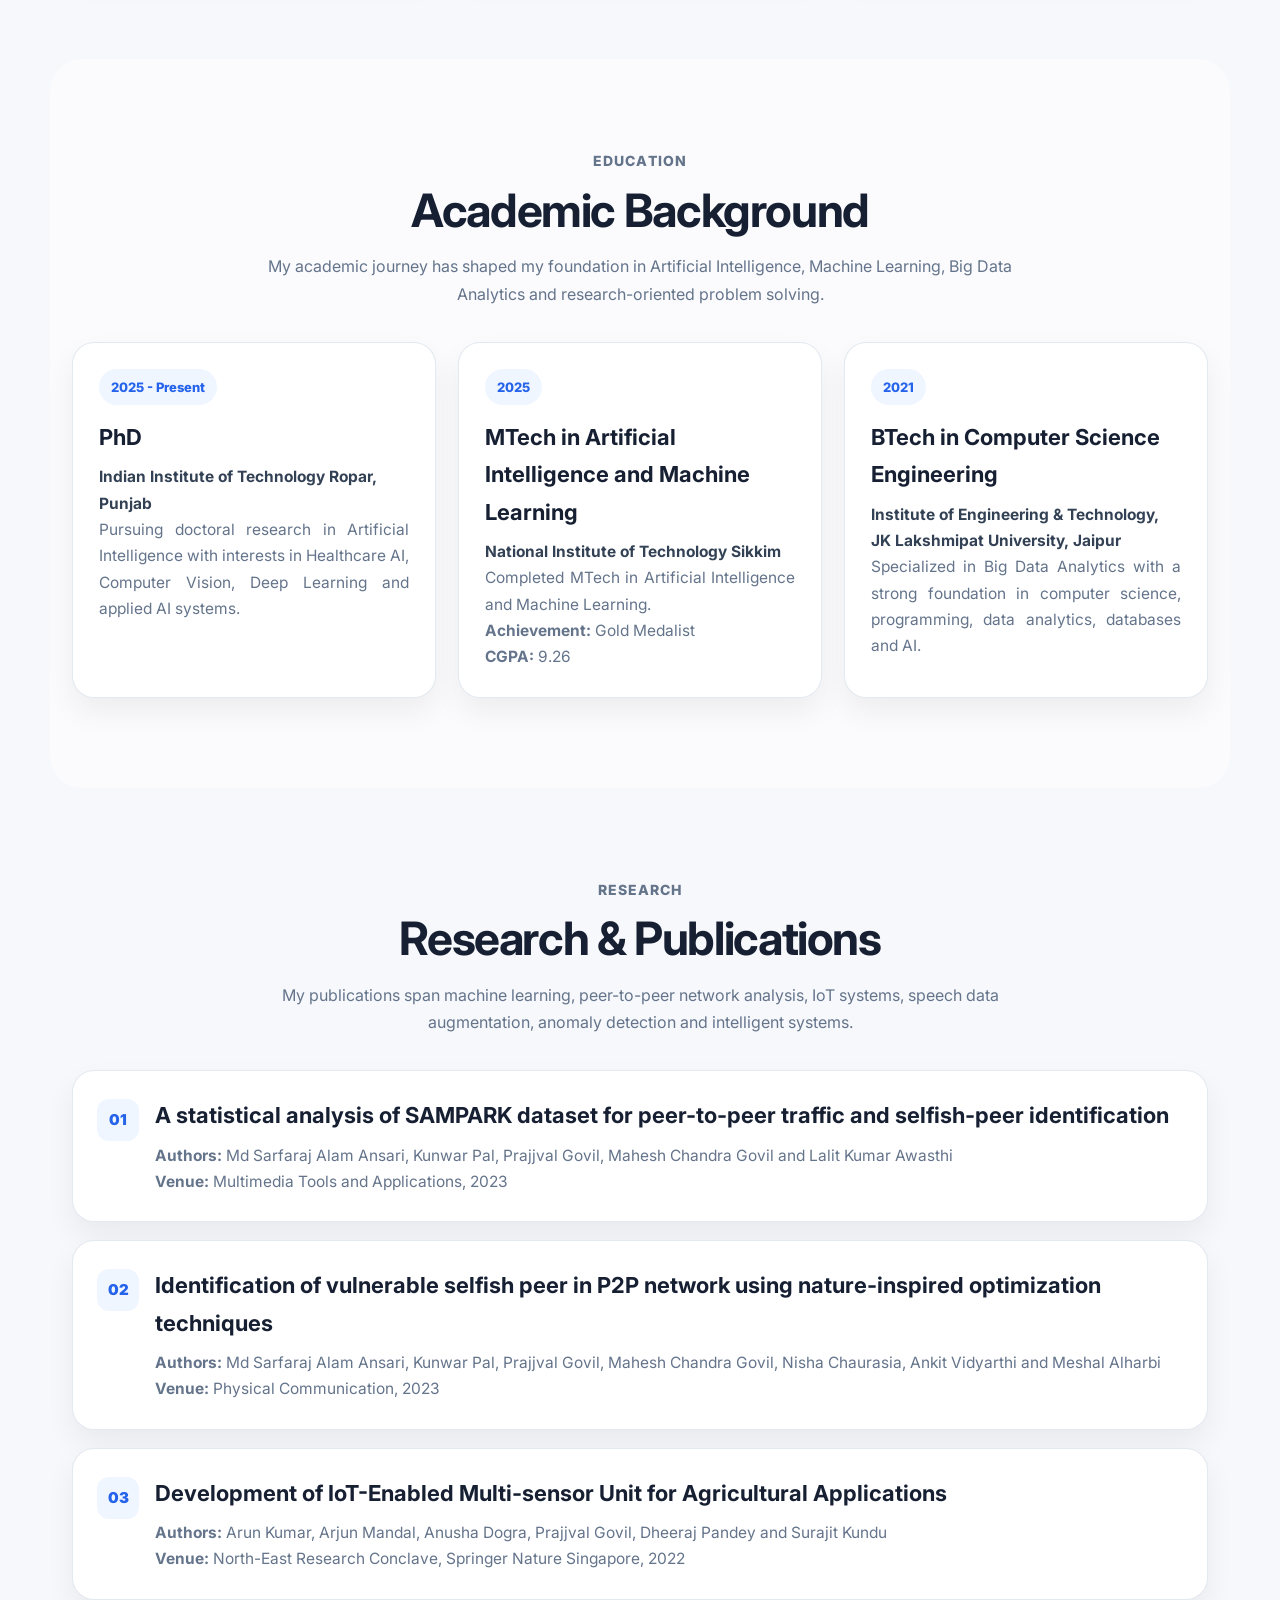
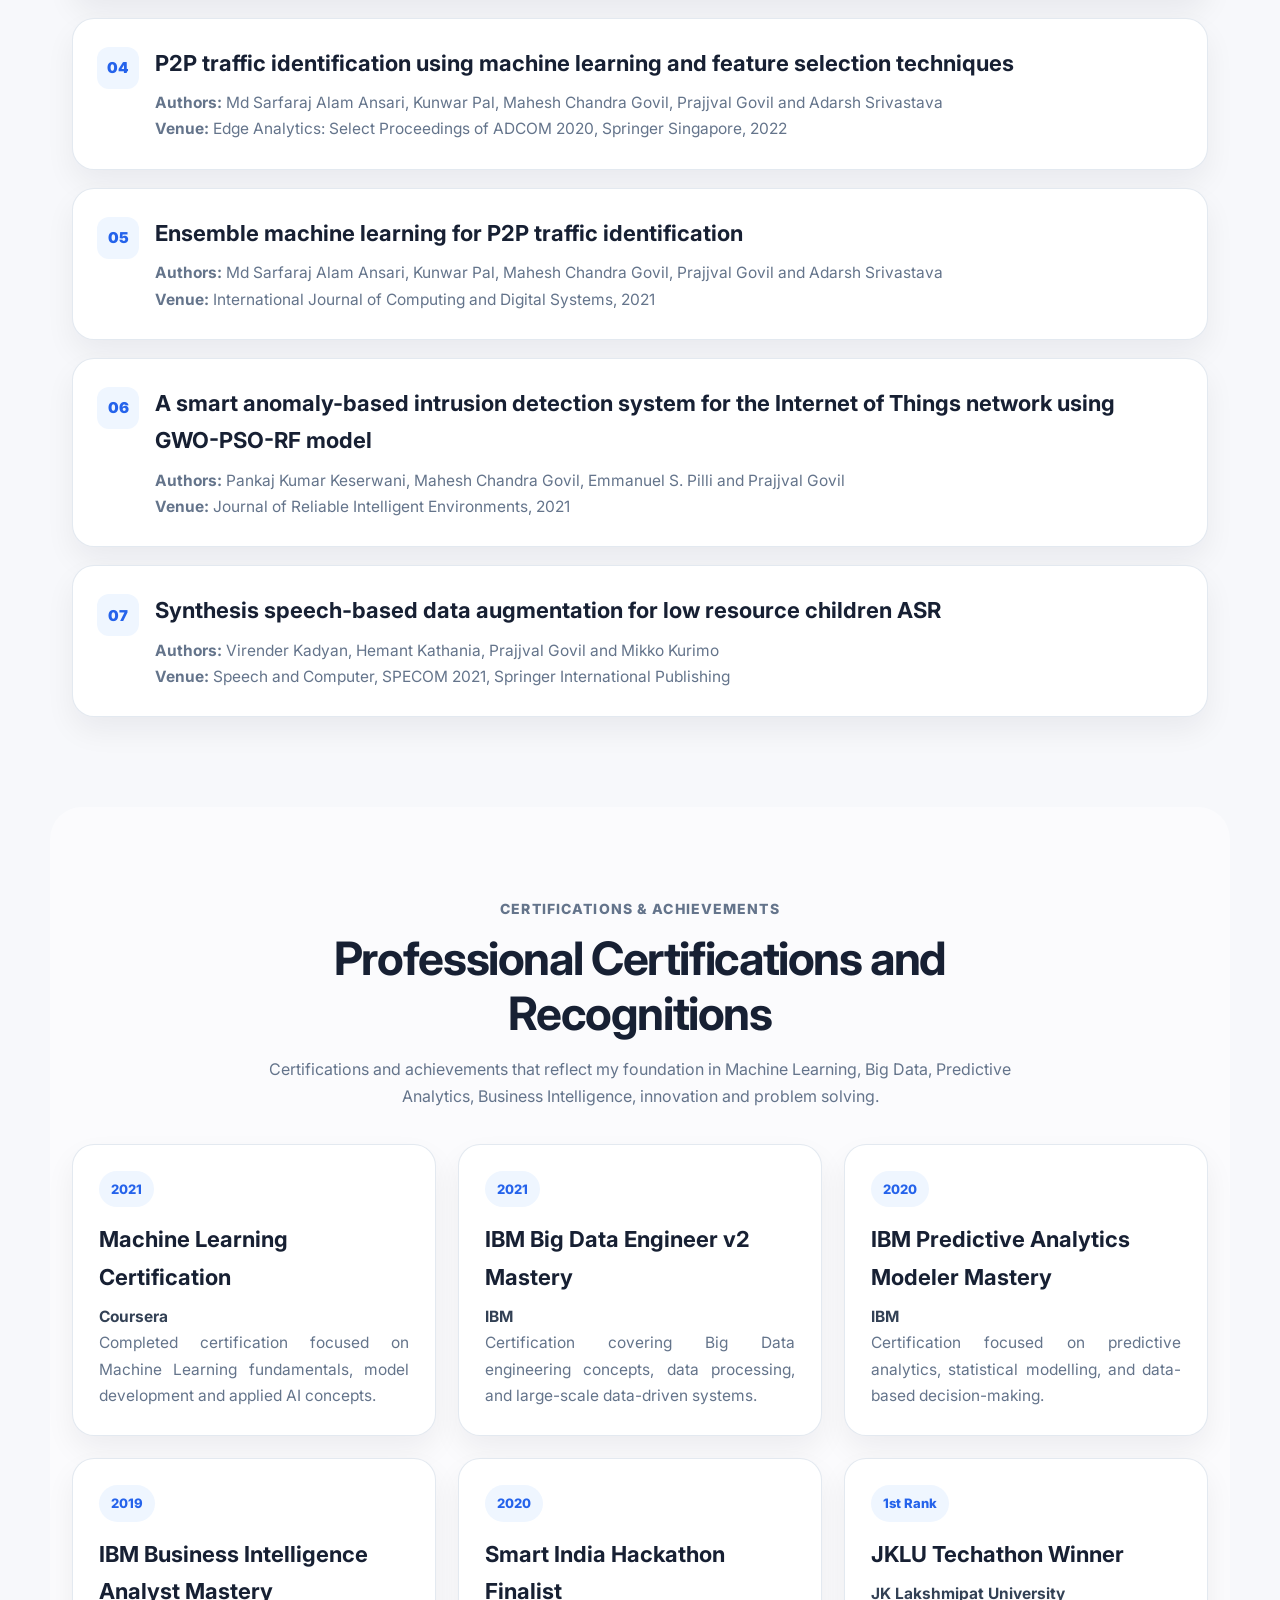
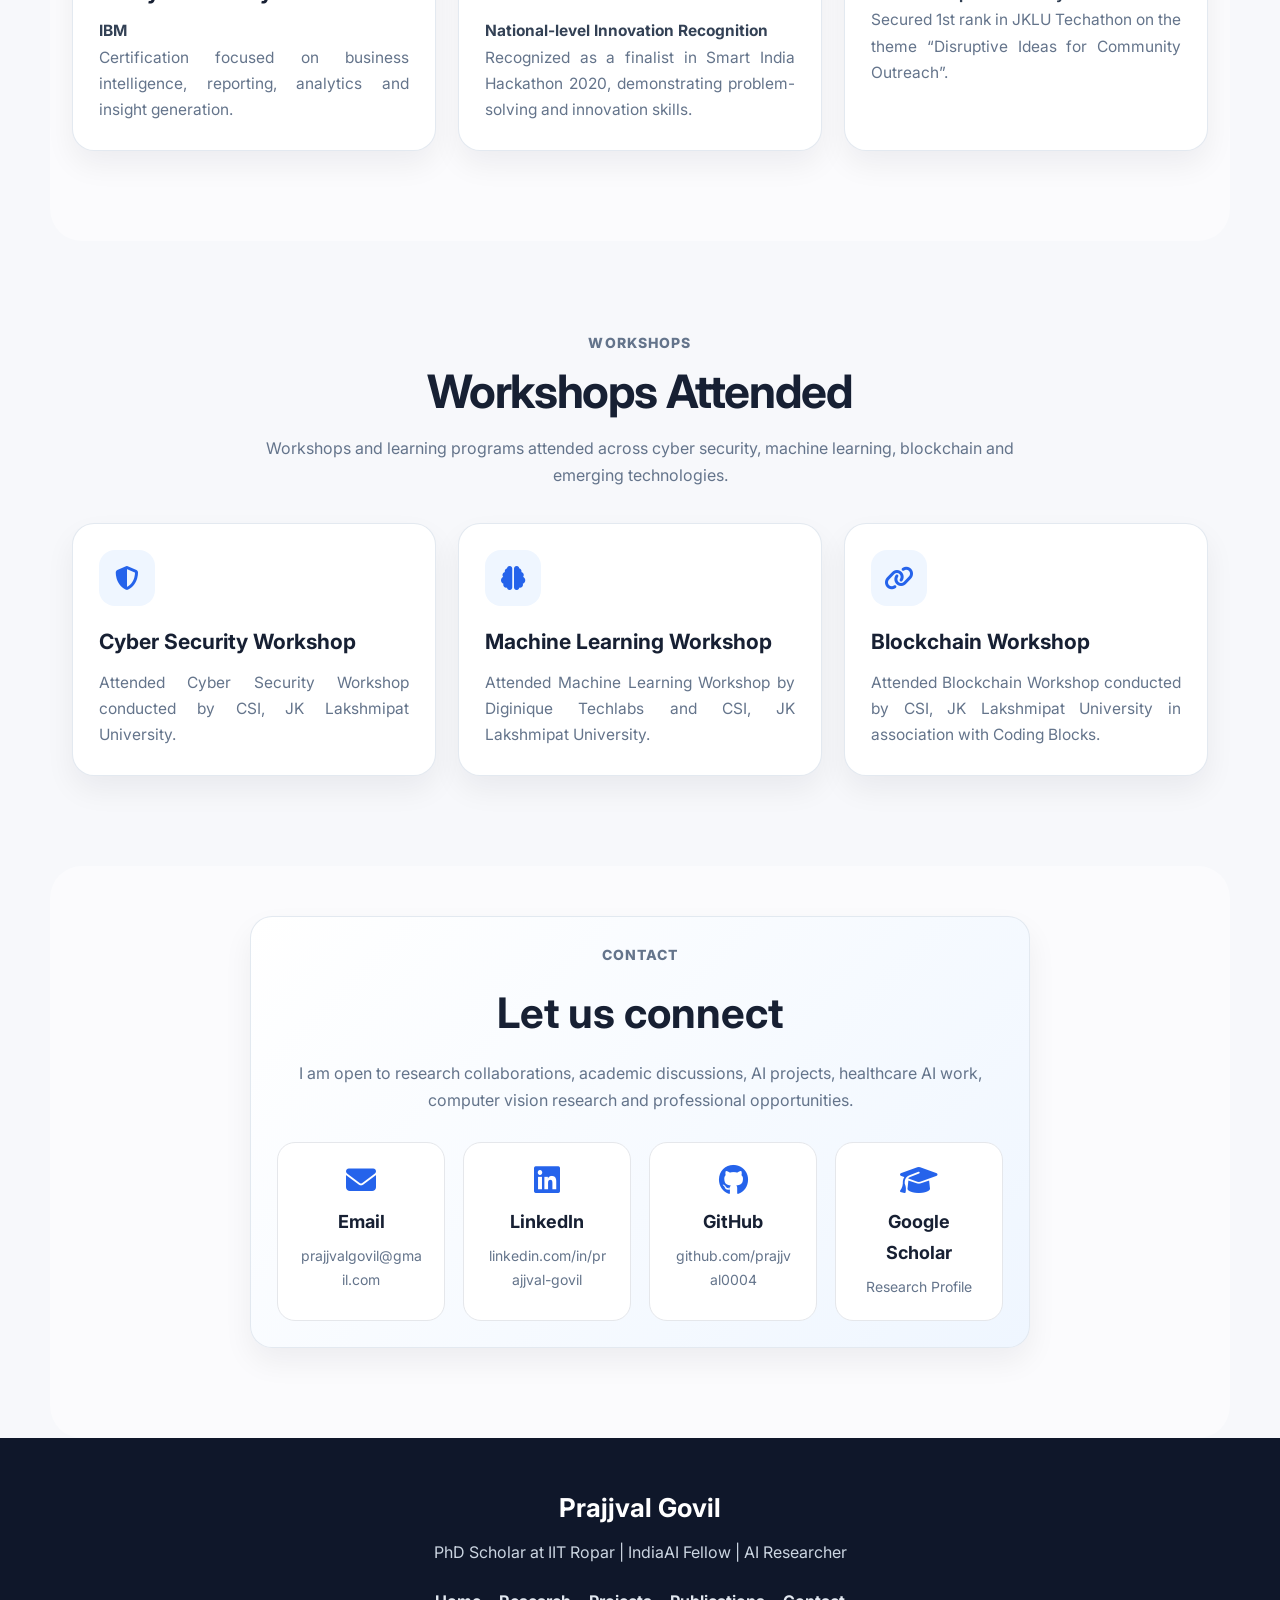
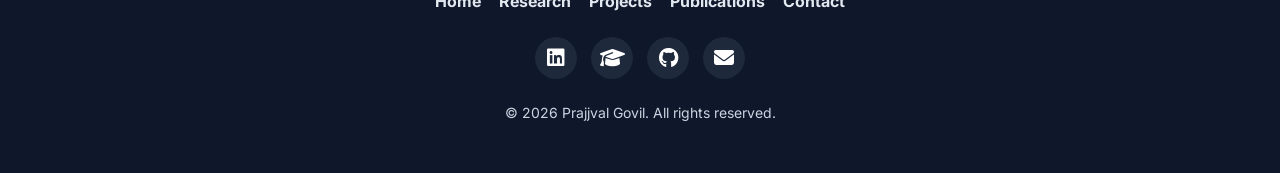
==== commit dd22fdfe: "ff" ====
--- a/index.html
+++ b/index.html
@@ -66,18 +66,18 @@
 
   <main>
     <!-- Hero Section -->
-    <!-- Hero Section -->
     <section id="home" class="hero section">
       <div class="hero-content">
-        <p class="small-title">AI Researcher & Data Scientist</p>
+        <p class="small-title">Hello, I am</p>
 
         <h1>Prajjval Govil</h1>
 
-        <h2>PhD Scholar at IIT Ropar | IndiaAI Fellow</h2>
+        <h2>PhD Scholar at IIT Ropar | IndiaAI Fellow | Data Scientist</h2>
 
         <p class="hero-text">
-          I work on Healthcare AI, Computer Vision, Deep Learning, Machine Learning,
-          and data-driven AI systems for real-world impact.
+          I am an AI researcher and Data Scientist with over 2 years of industry experience.
+          My work focuses on Healthcare AI, Computer Vision, Deep Learning, Machine Learning,
+          Generative AI and data-driven solution development for real-world impact.
         </p>
 
         <div class="hero-highlights">
@@ -88,10 +88,8 @@
         </div>
 
         <div class="hero-buttons">
-          <a href="#research" class="btn primary-btn">Explore Research</a>
-          <a href="assets/Prajjval_cv_2026.pdf" target="_blank" class="btn secondary-btn">
-            Download Resume
-          </a>
+          <a href="#research" class="btn primary-btn">Research Focus</a>
+          <a href="assets/Prajjval_cv_2026.pdf" target="_blank" class="btn secondary-btn">Download Resume</a>
         </div>
 
         <div class="social-icons">
@@ -119,15 +117,16 @@
           <img src="assets/profile.jpg" alt="Prajjval Govil profile photo" />
         </div>
 
-        <span class="profile-status">Open to Research Collaboration</span>
+        <span class="profile-status">Available for Research Collaboration</span>
 
         <h3>Prajjval Govil</h3>
-        <p>Healthcare AI | Computer Vision | Deep Learning</p>
+        <p>AI Researcher | Healthcare AI | Computer Vision</p>
 
         <div class="tags">
           <span>Healthcare AI</span>
           <span>Computer Vision</span>
           <span>Deep Learning</span>
+          <span>Machine Learning</span>
           <span>Generative AI</span>
         </div>
       </div>
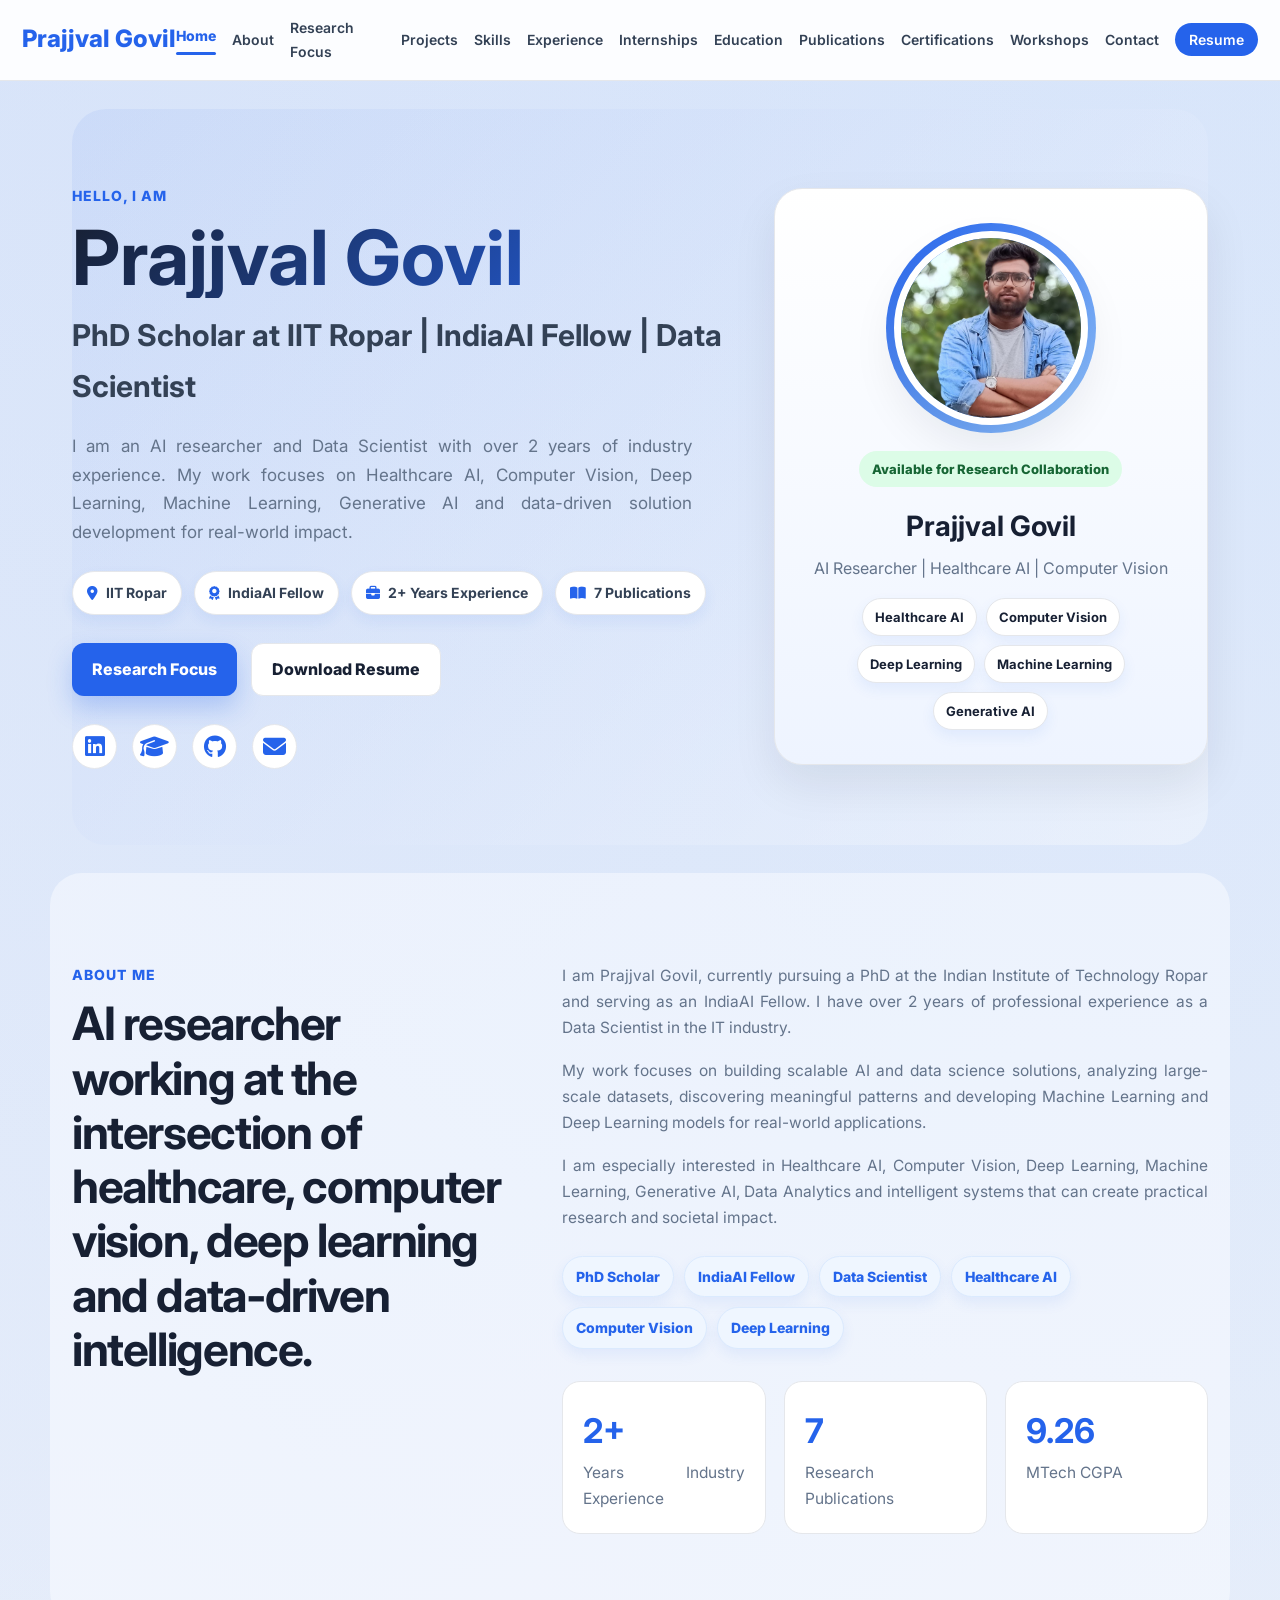
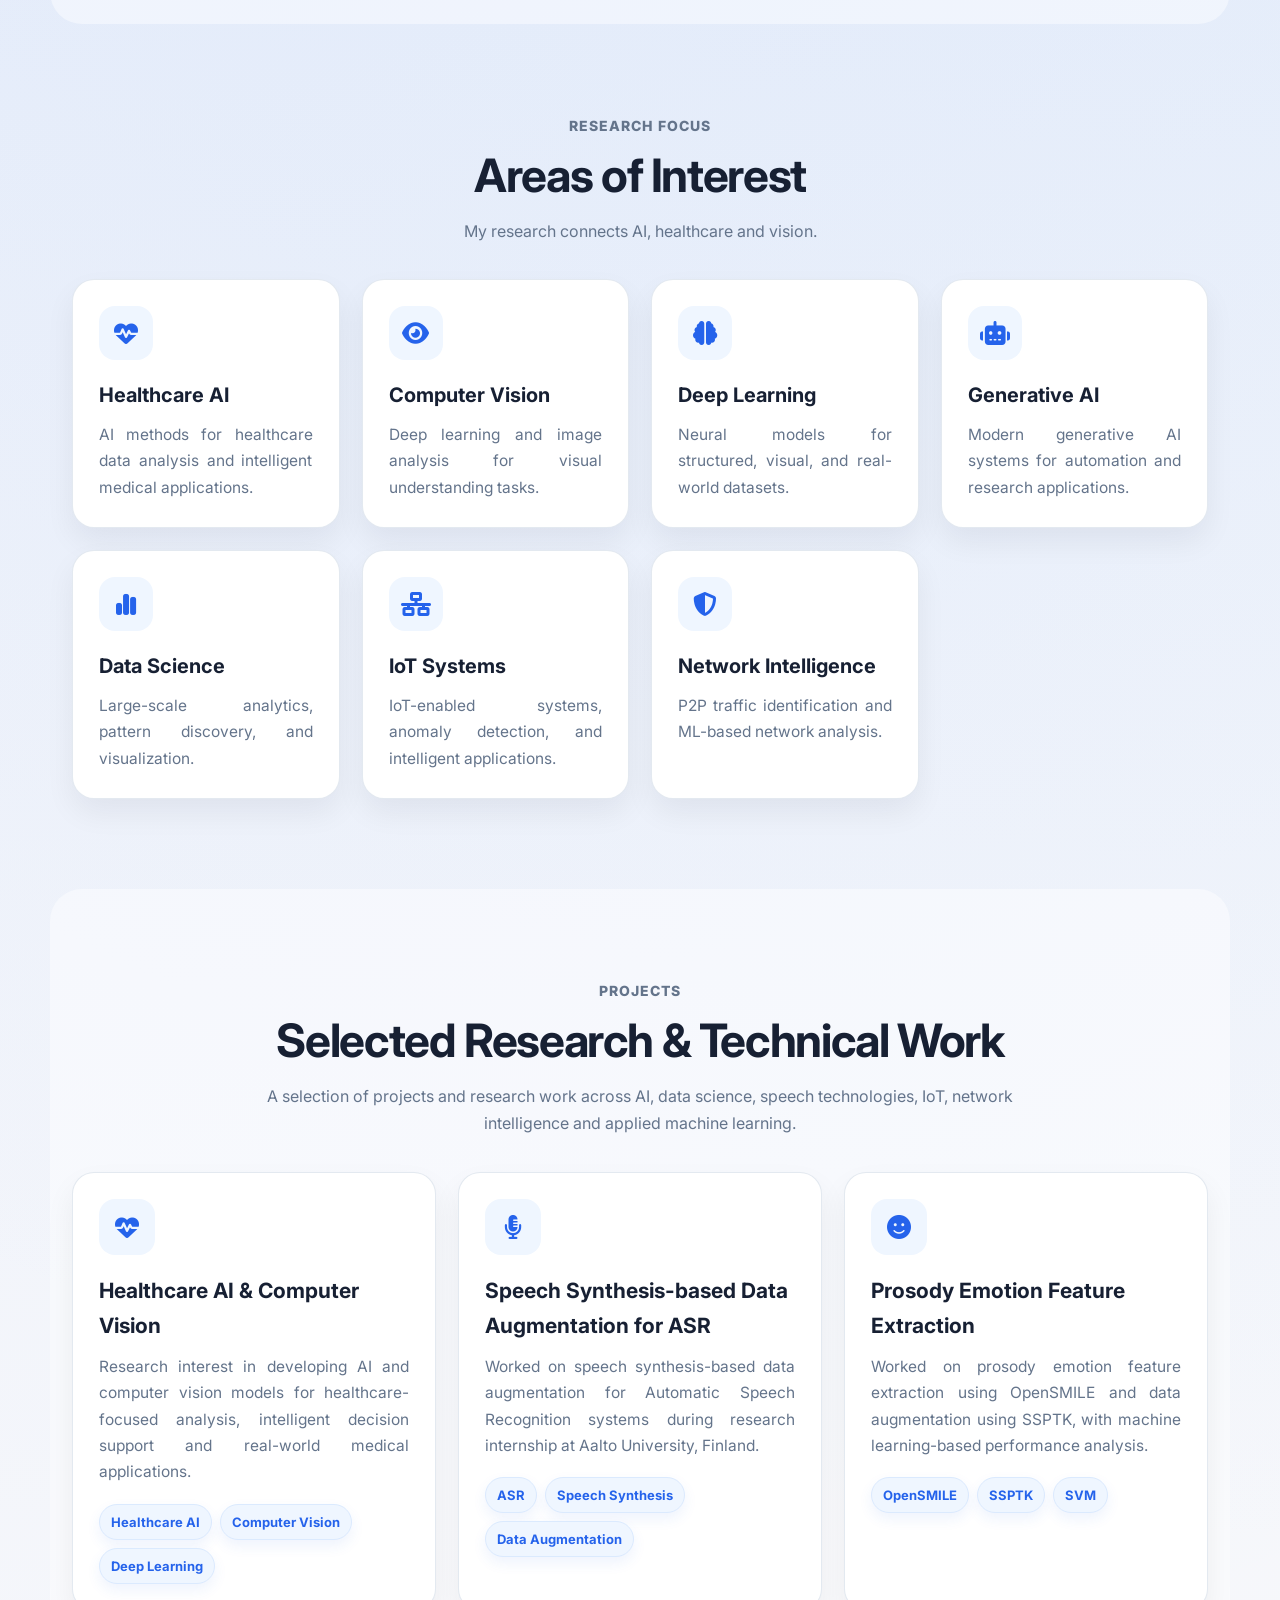
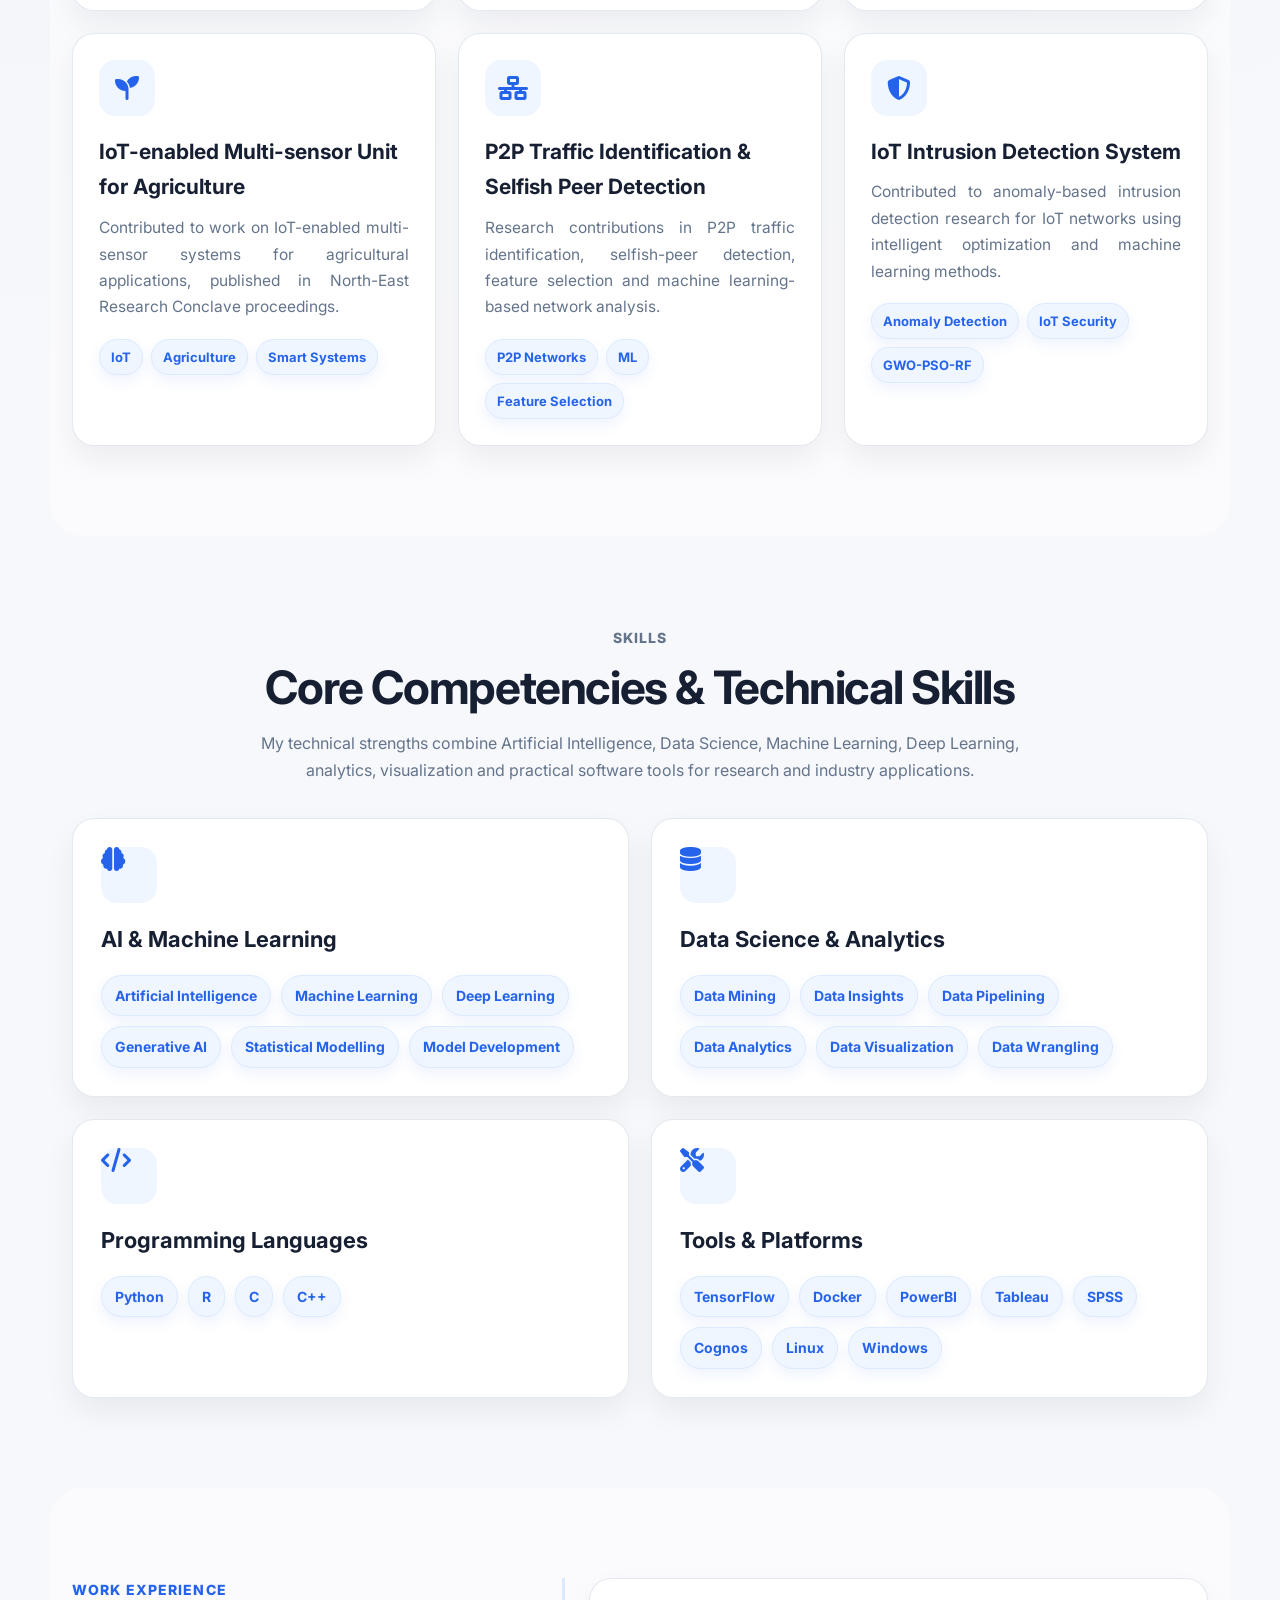
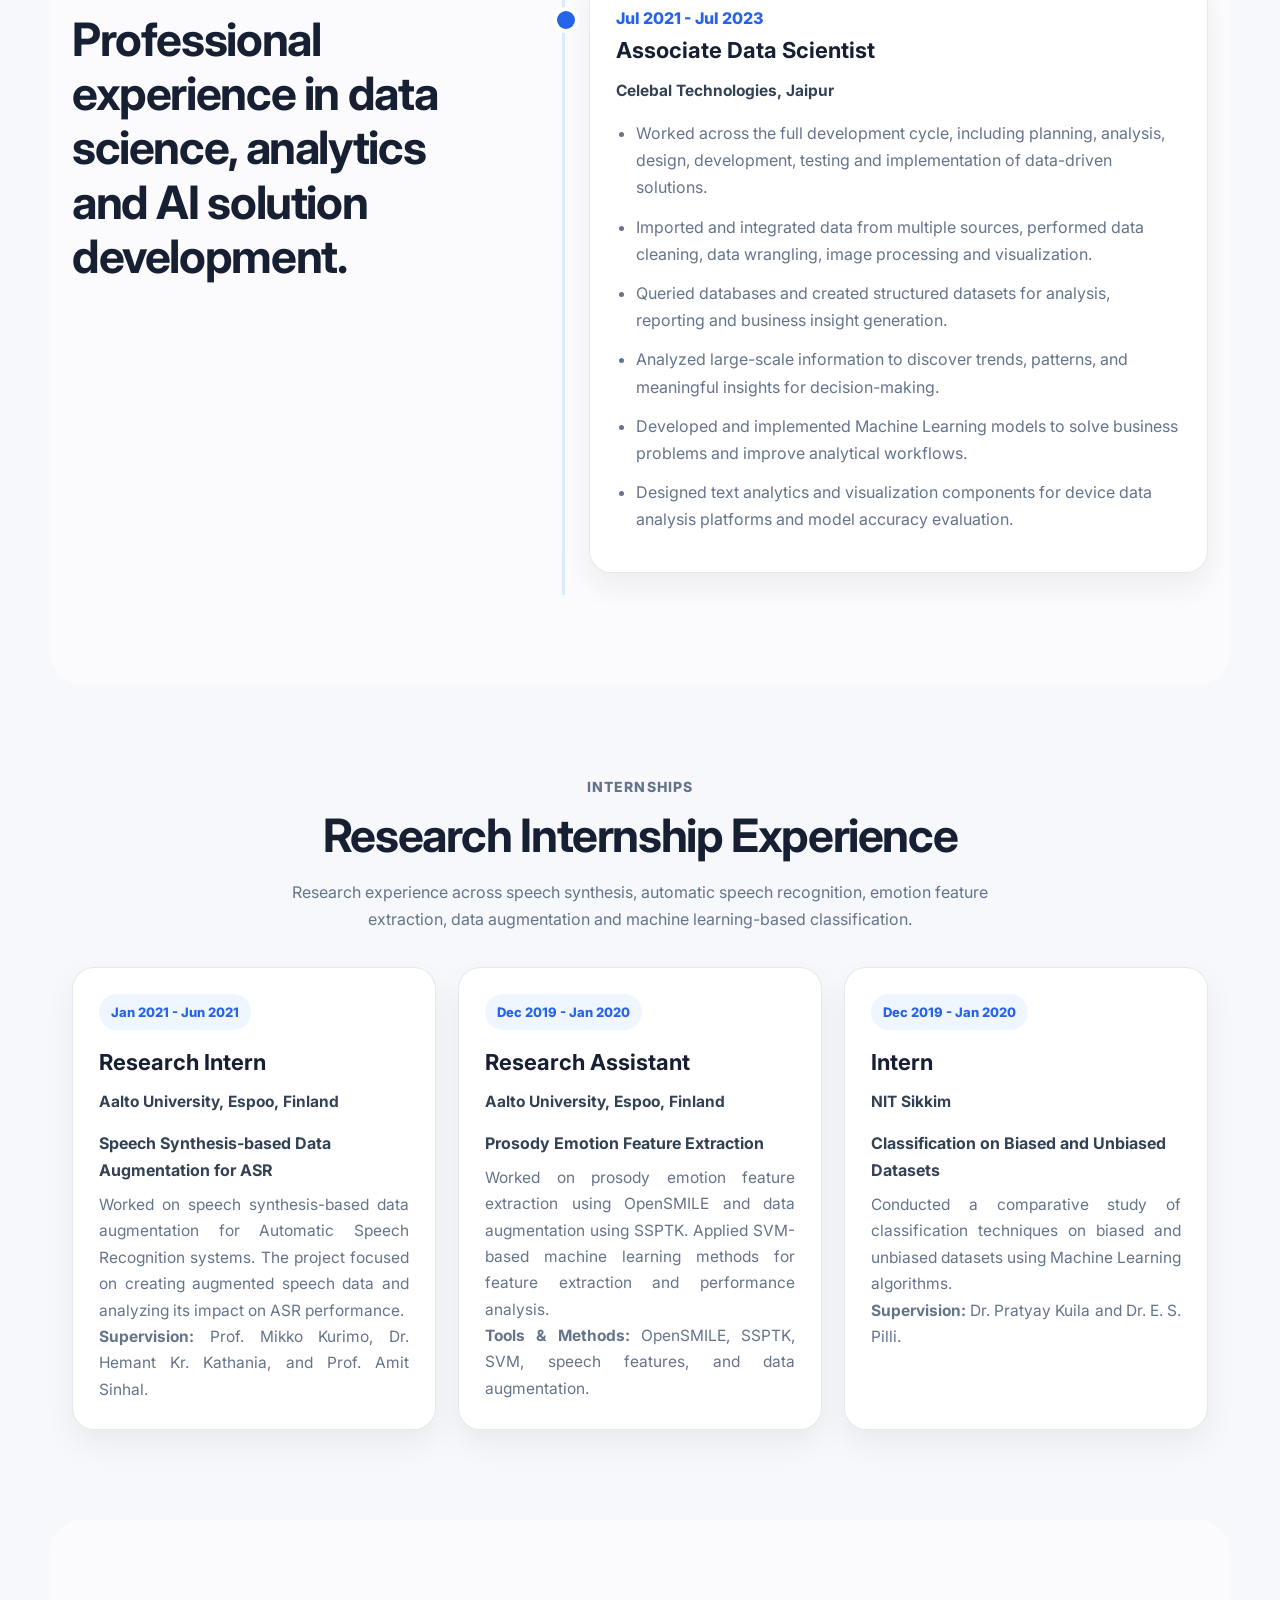
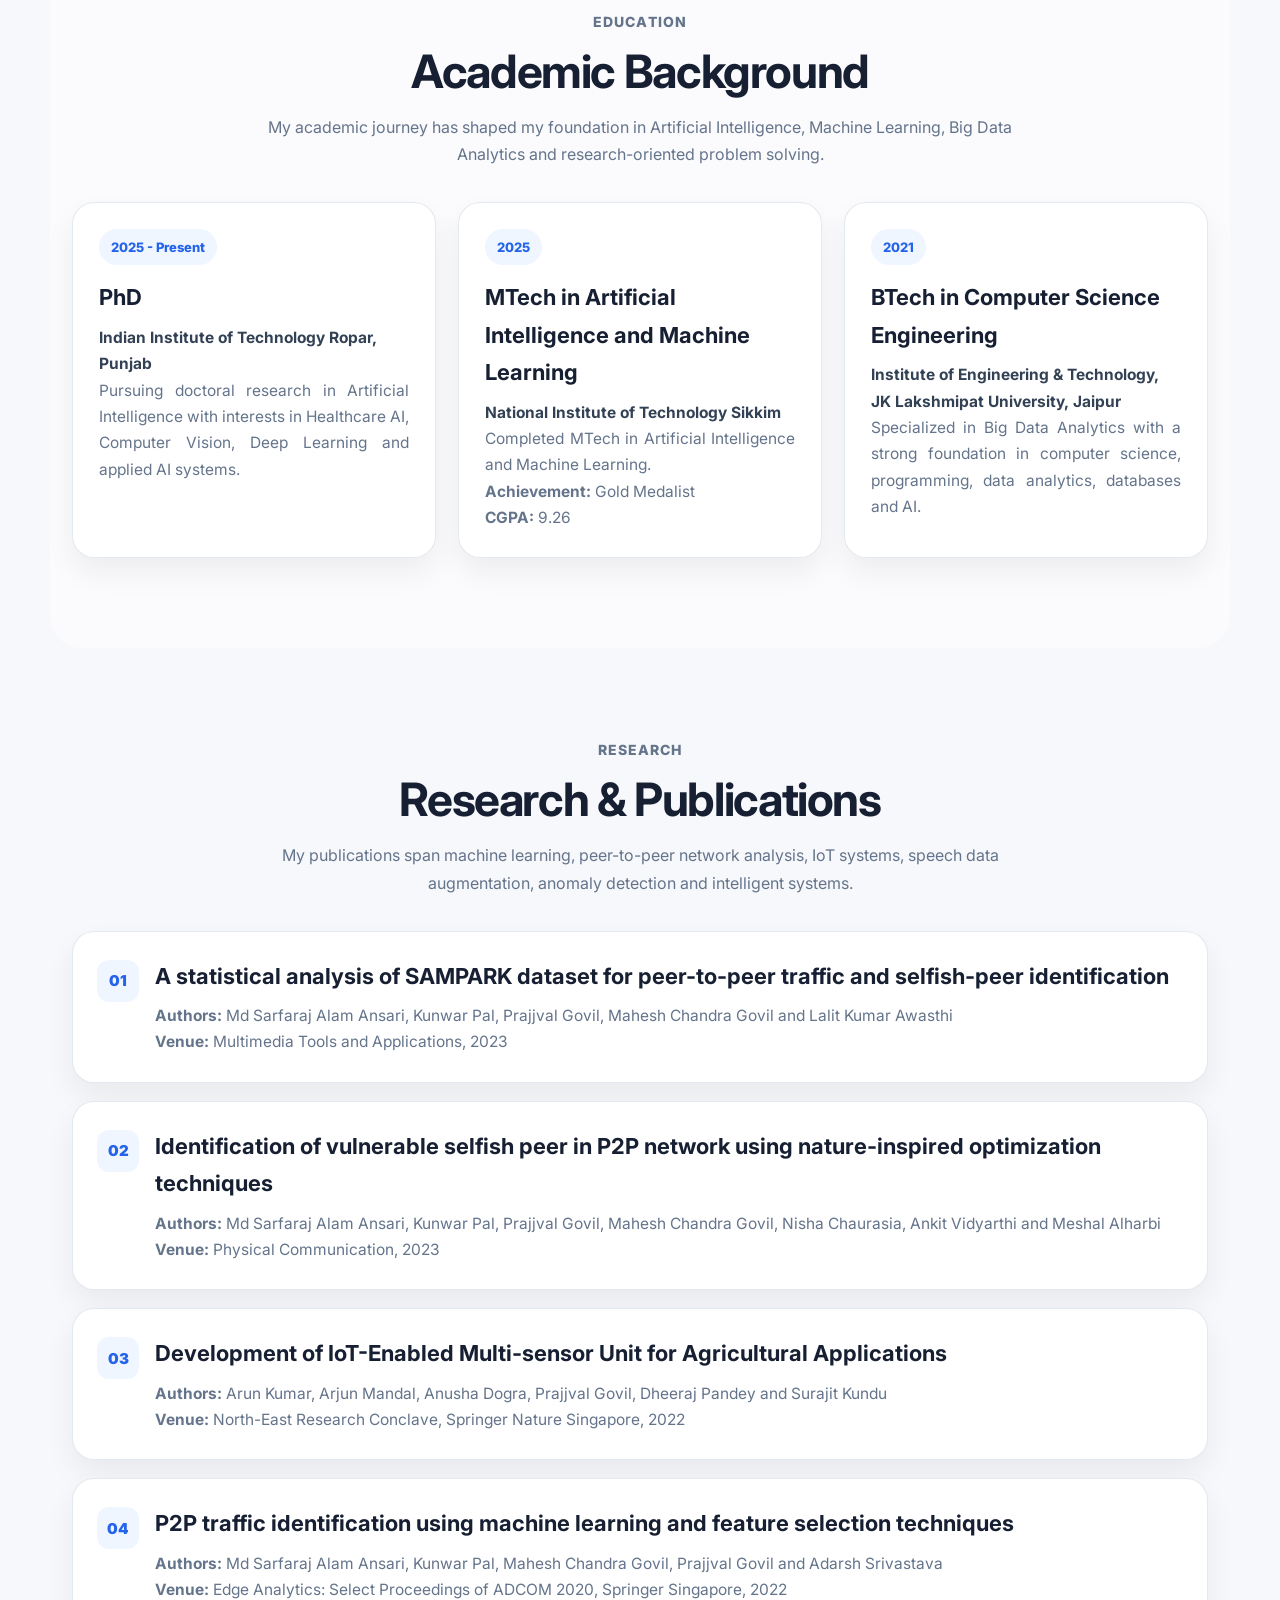
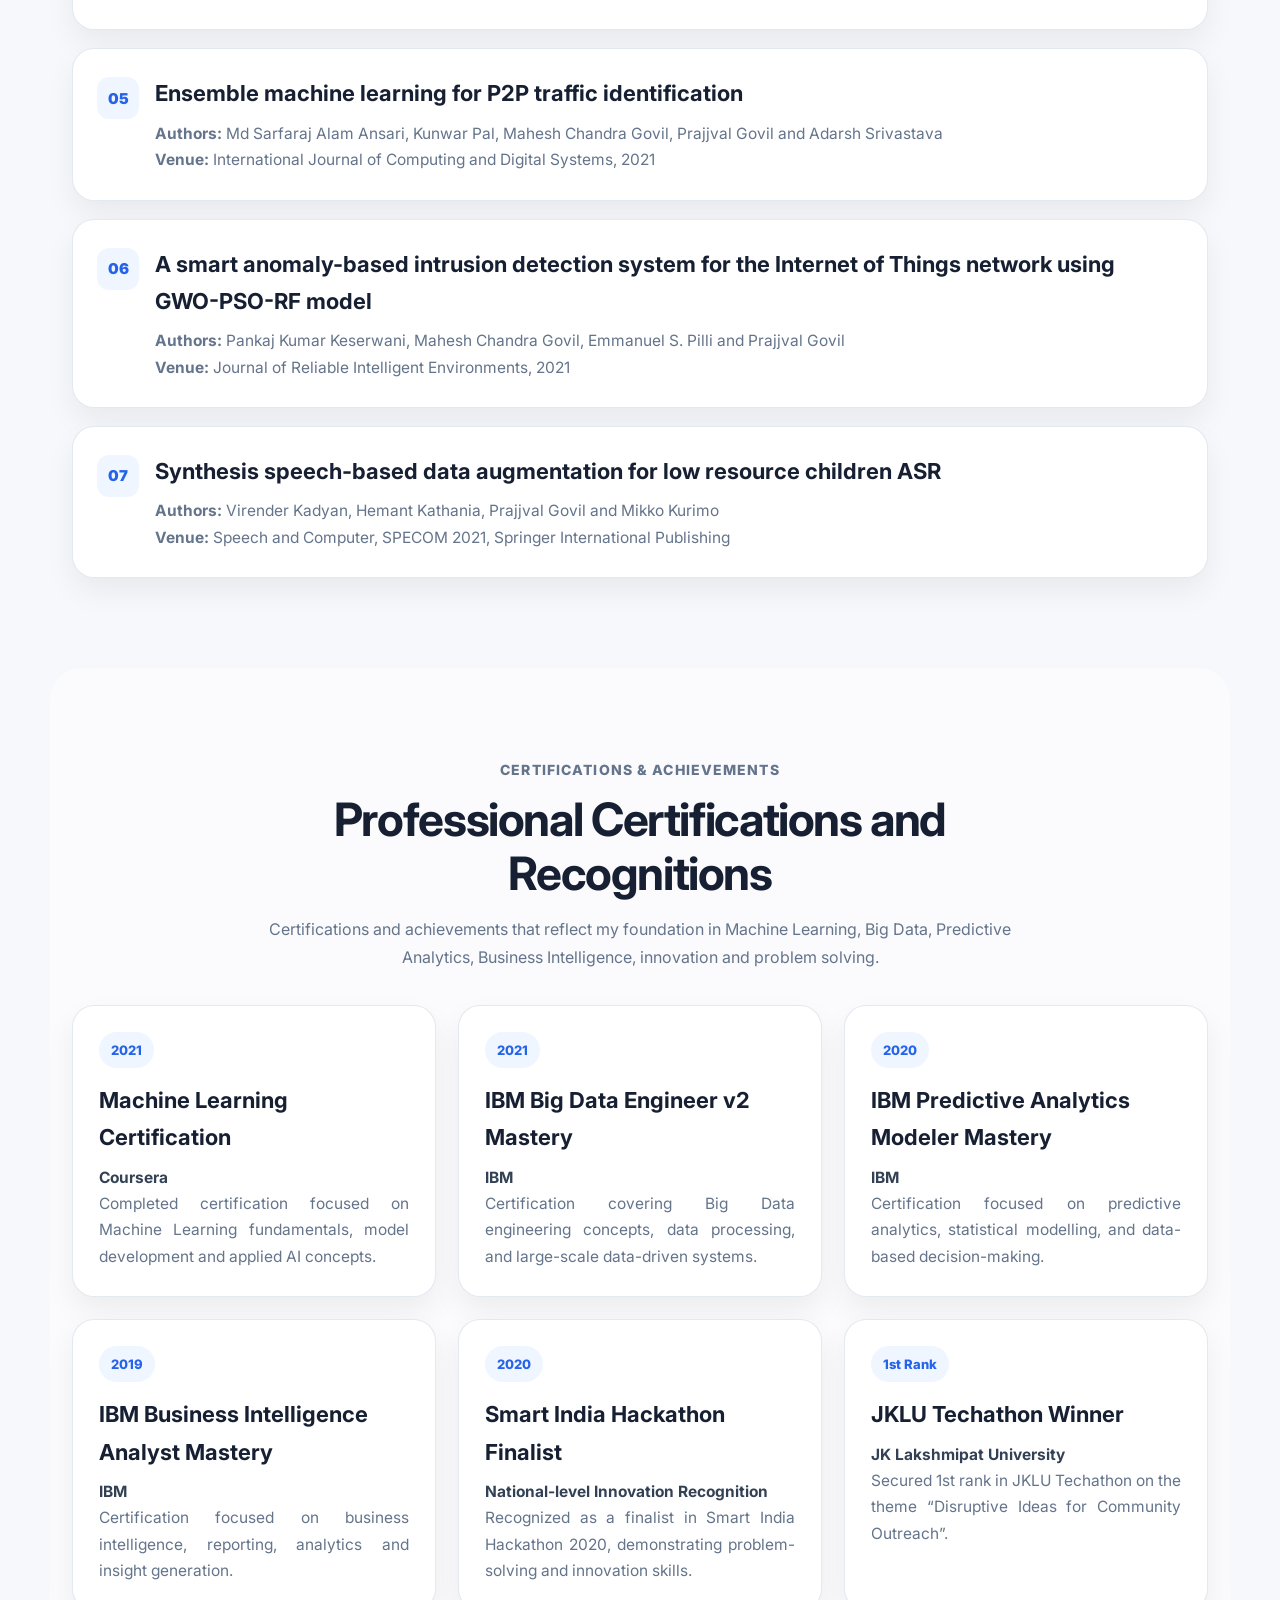
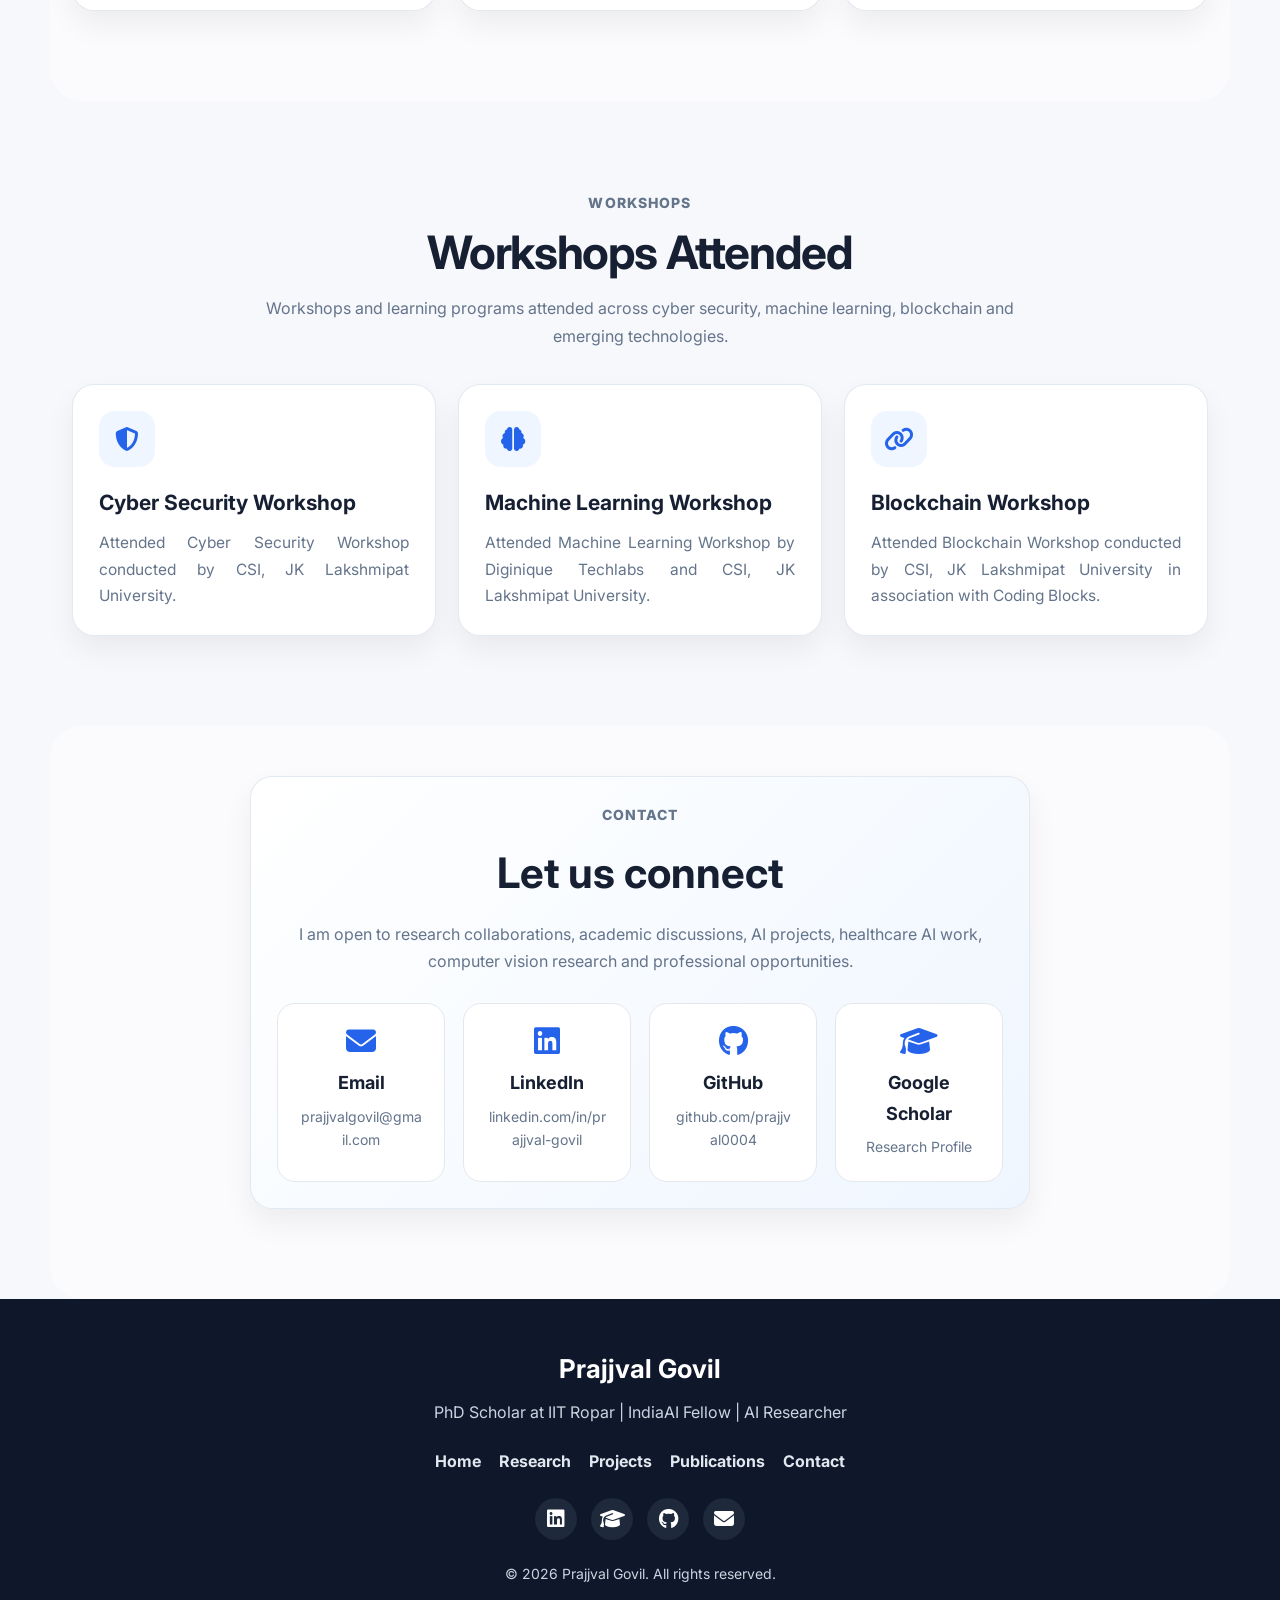
==== commit 042dd0cc: "aschan" ====
--- a/index.html
+++ b/index.html
@@ -194,8 +194,7 @@
         <p class="section-label">Research Focus</p>
         <h2 class="section-heading">Areas of Interest</h2>
         <p>
-          My research interests connect Artificial Intelligence, Healthcare,
-          Computer Vision, Data Science.
+          My research connects AI, healthcare and vision.
         </p>
       </div>
 
@@ -203,64 +202,43 @@
         <div class="research-card">
           <i class="fa-solid fa-heart-pulse"></i>
           <h3>Healthcare AI</h3>
-          <p>
-            Building AI-driven methods for healthcare data analysis, intelligent diagnosis support,
-            and practical medical AI applications.
-          </p>
+          <p>AI methods for healthcare data analysis and intelligent medical applications.</p>
         </div>
 
         <div class="research-card">
           <i class="fa-solid fa-eye"></i>
           <h3>Computer Vision</h3>
-          <p>
-            Applying deep learning and image analysis techniques to solve visual understanding
-            and vision-based AI problems.
-          </p>
+          <p>Deep learning and image analysis for visual understanding tasks.</p>
         </div>
 
         <div class="research-card">
           <i class="fa-solid fa-brain"></i>
           <h3>Deep Learning</h3>
-          <p>
-            Developing neural network-based models for learning complex patterns from structured,
-            visual and real-world datasets.
-          </p>
+          <p>Neural models for structured, visual, and real-world datasets.</p>
         </div>
 
         <div class="research-card">
           <i class="fa-solid fa-robot"></i>
           <h3>Generative AI</h3>
-          <p>
-            Exploring modern generative AI systems for scalable model development,
-            intelligent automation and research applications.
-          </p>
+          <p>Modern generative AI systems for automation and research applications.</p>
         </div>
 
         <div class="research-card">
           <i class="fa-solid fa-chart-simple"></i>
-          <h3>Data Science & Analytics</h3>
-          <p>
-            Designing data-driven pipelines for large-scale analysis, pattern discovery,
-            visualization and decision support.
-          </p>
+          <h3>Data Science</h3>
+          <p>Large-scale analytics, pattern discovery, and visualization.</p>
         </div>
 
         <div class="research-card">
           <i class="fa-solid fa-network-wired"></i>
-          <h3>IoT & Intelligent Systems</h3>
-          <p>
-            Publication experience in IoT-enabled systems, anomaly detection and intelligent
-            network-based applications.
-          </p>
+          <h3>IoT Systems</h3>
+          <p>IoT-enabled systems, anomaly detection, and intelligent applications.</p>
         </div>
 
         <div class="research-card">
           <i class="fa-solid fa-shield-halved"></i>
           <h3>Network Intelligence</h3>
-          <p>
-            Research contributions in P2P traffic identification, selfish-peer detection,
-            and machine learning-based network analysis.
-          </p>
+          <p>P2P traffic identification and ML-based network analysis.</p>
         </div>
       </div>
     </section>
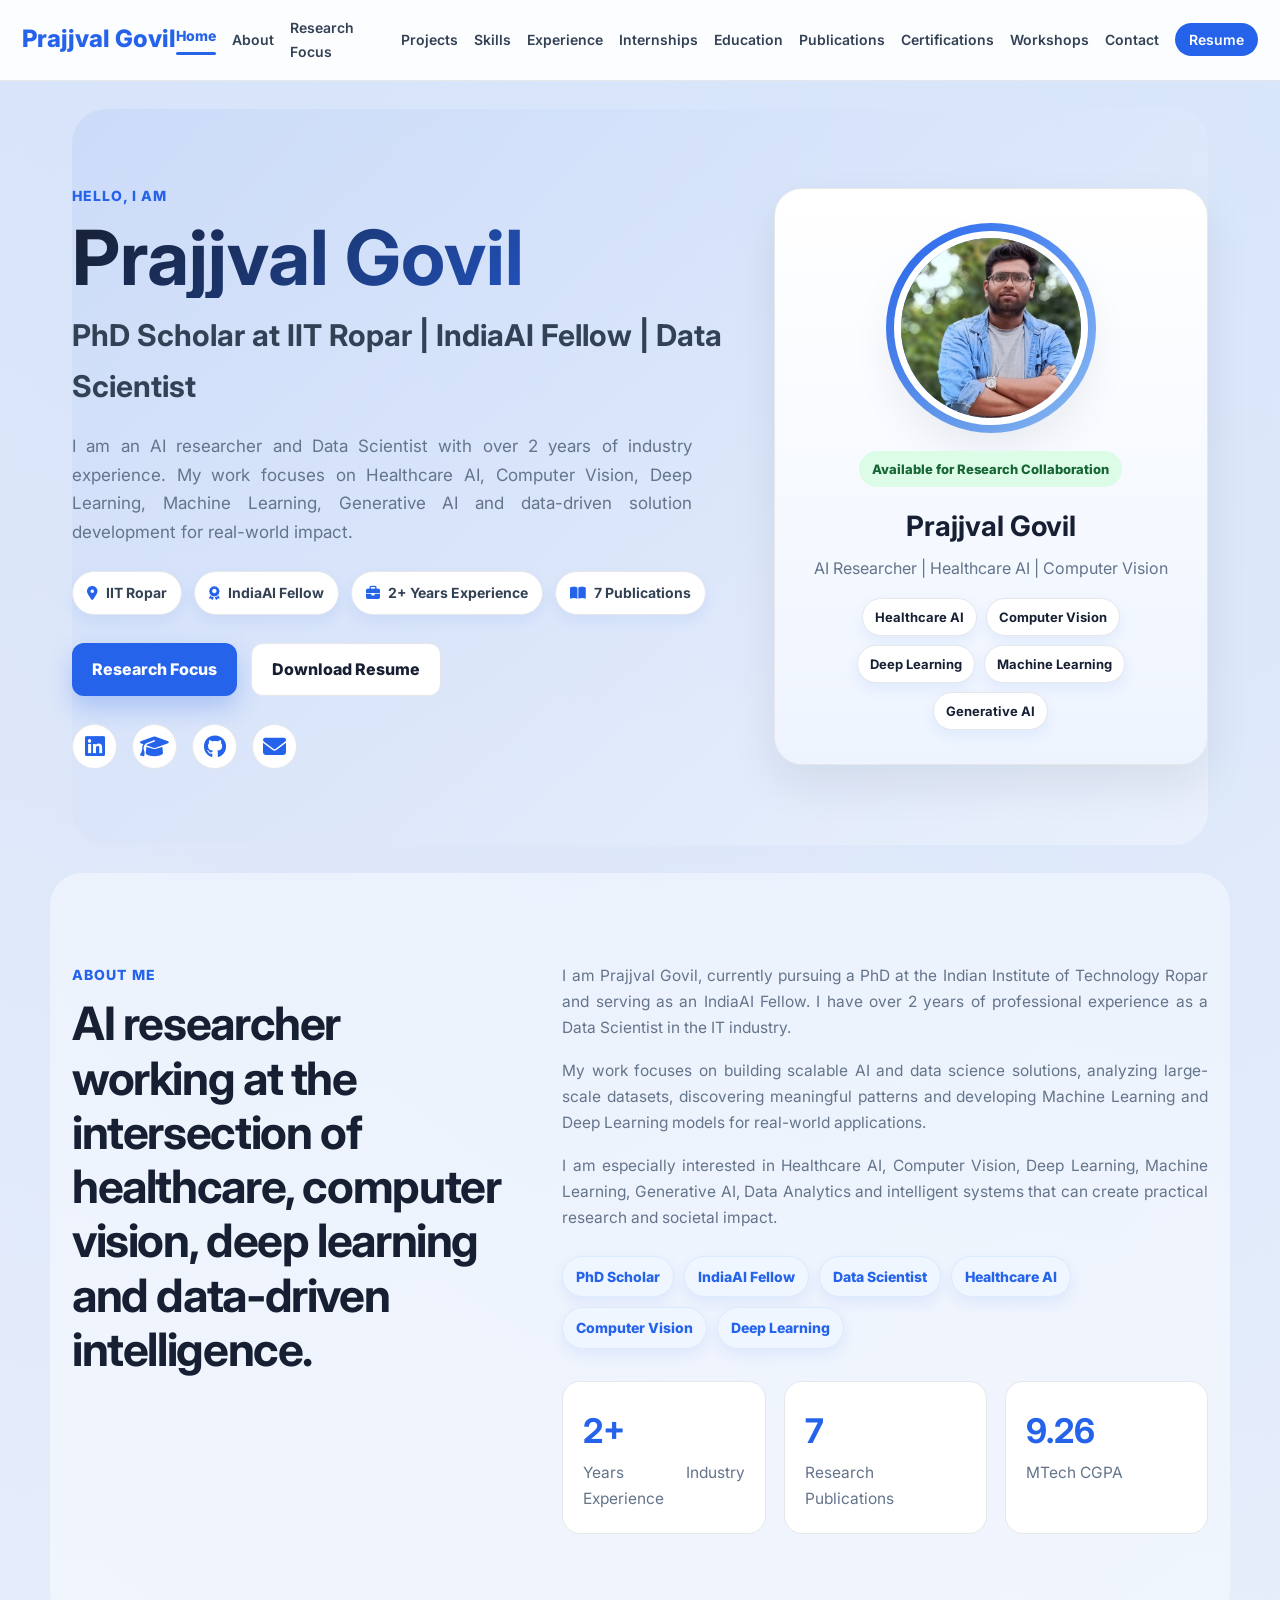
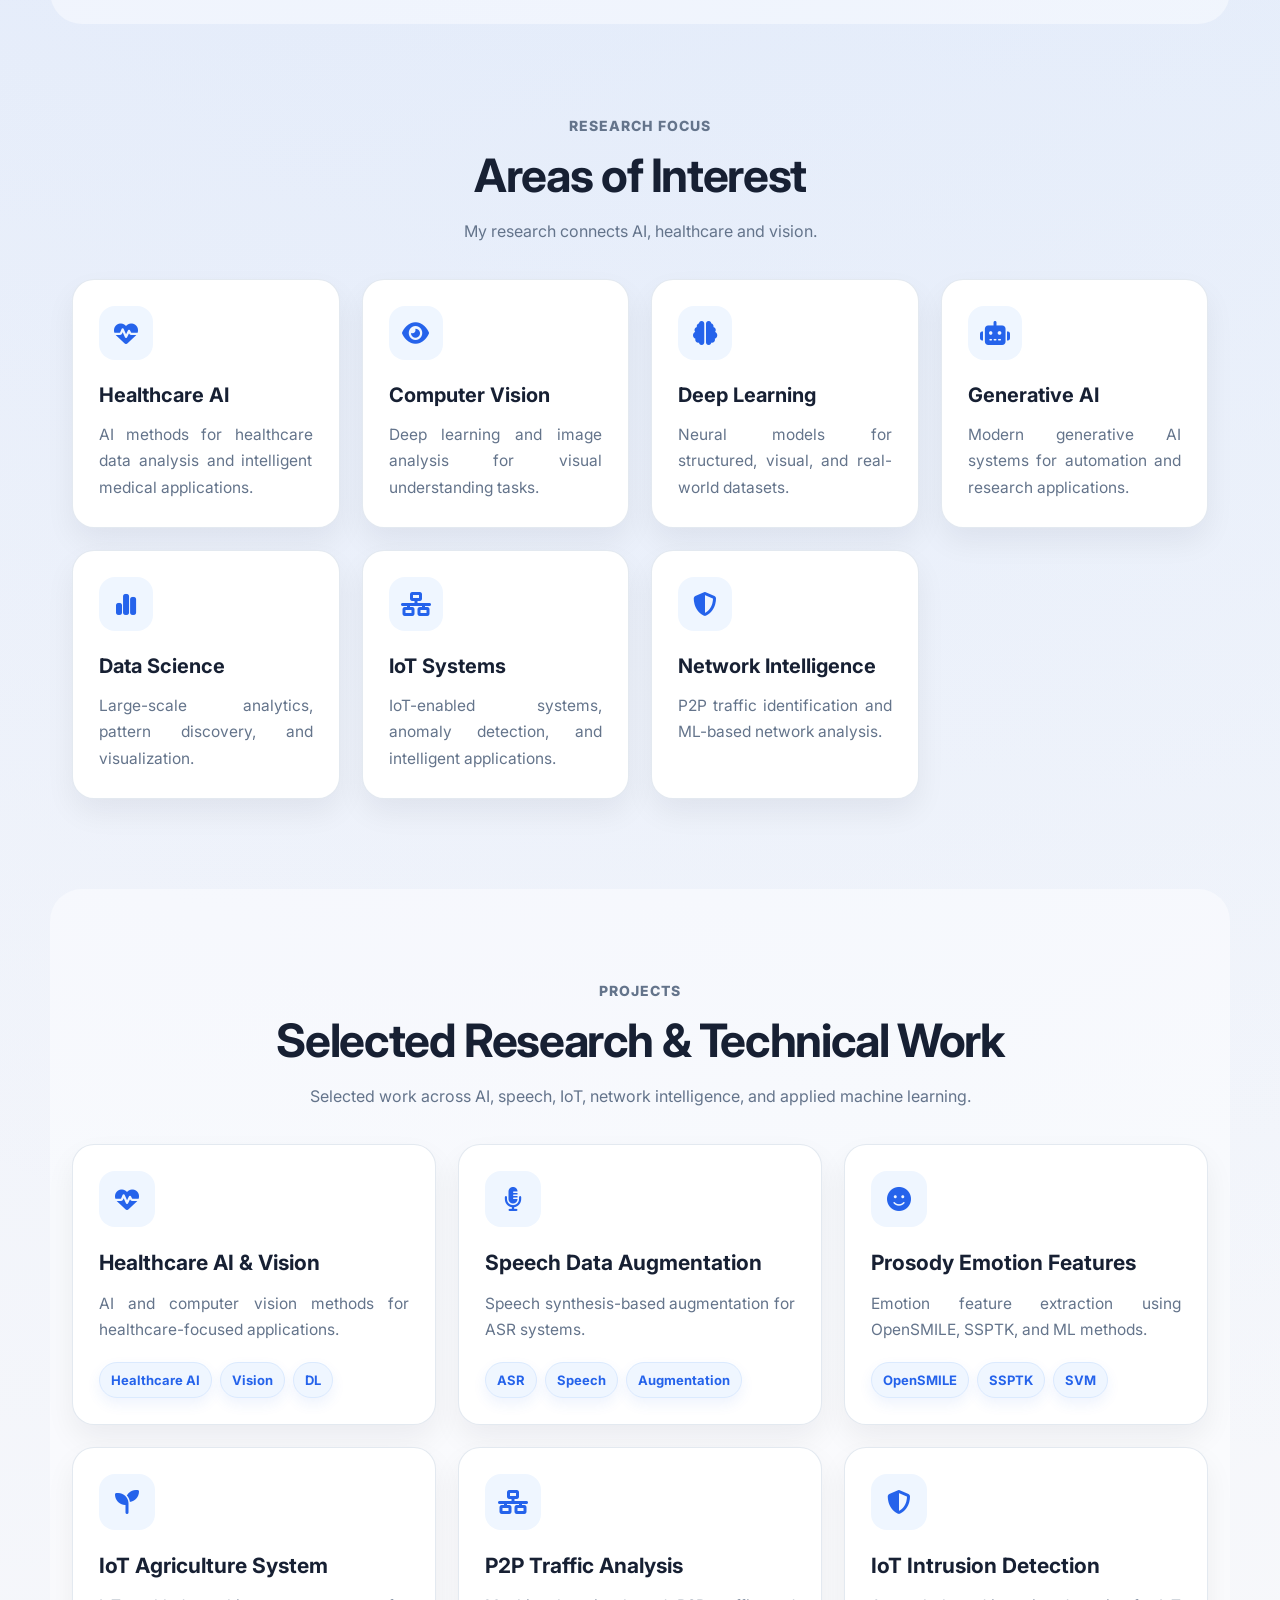
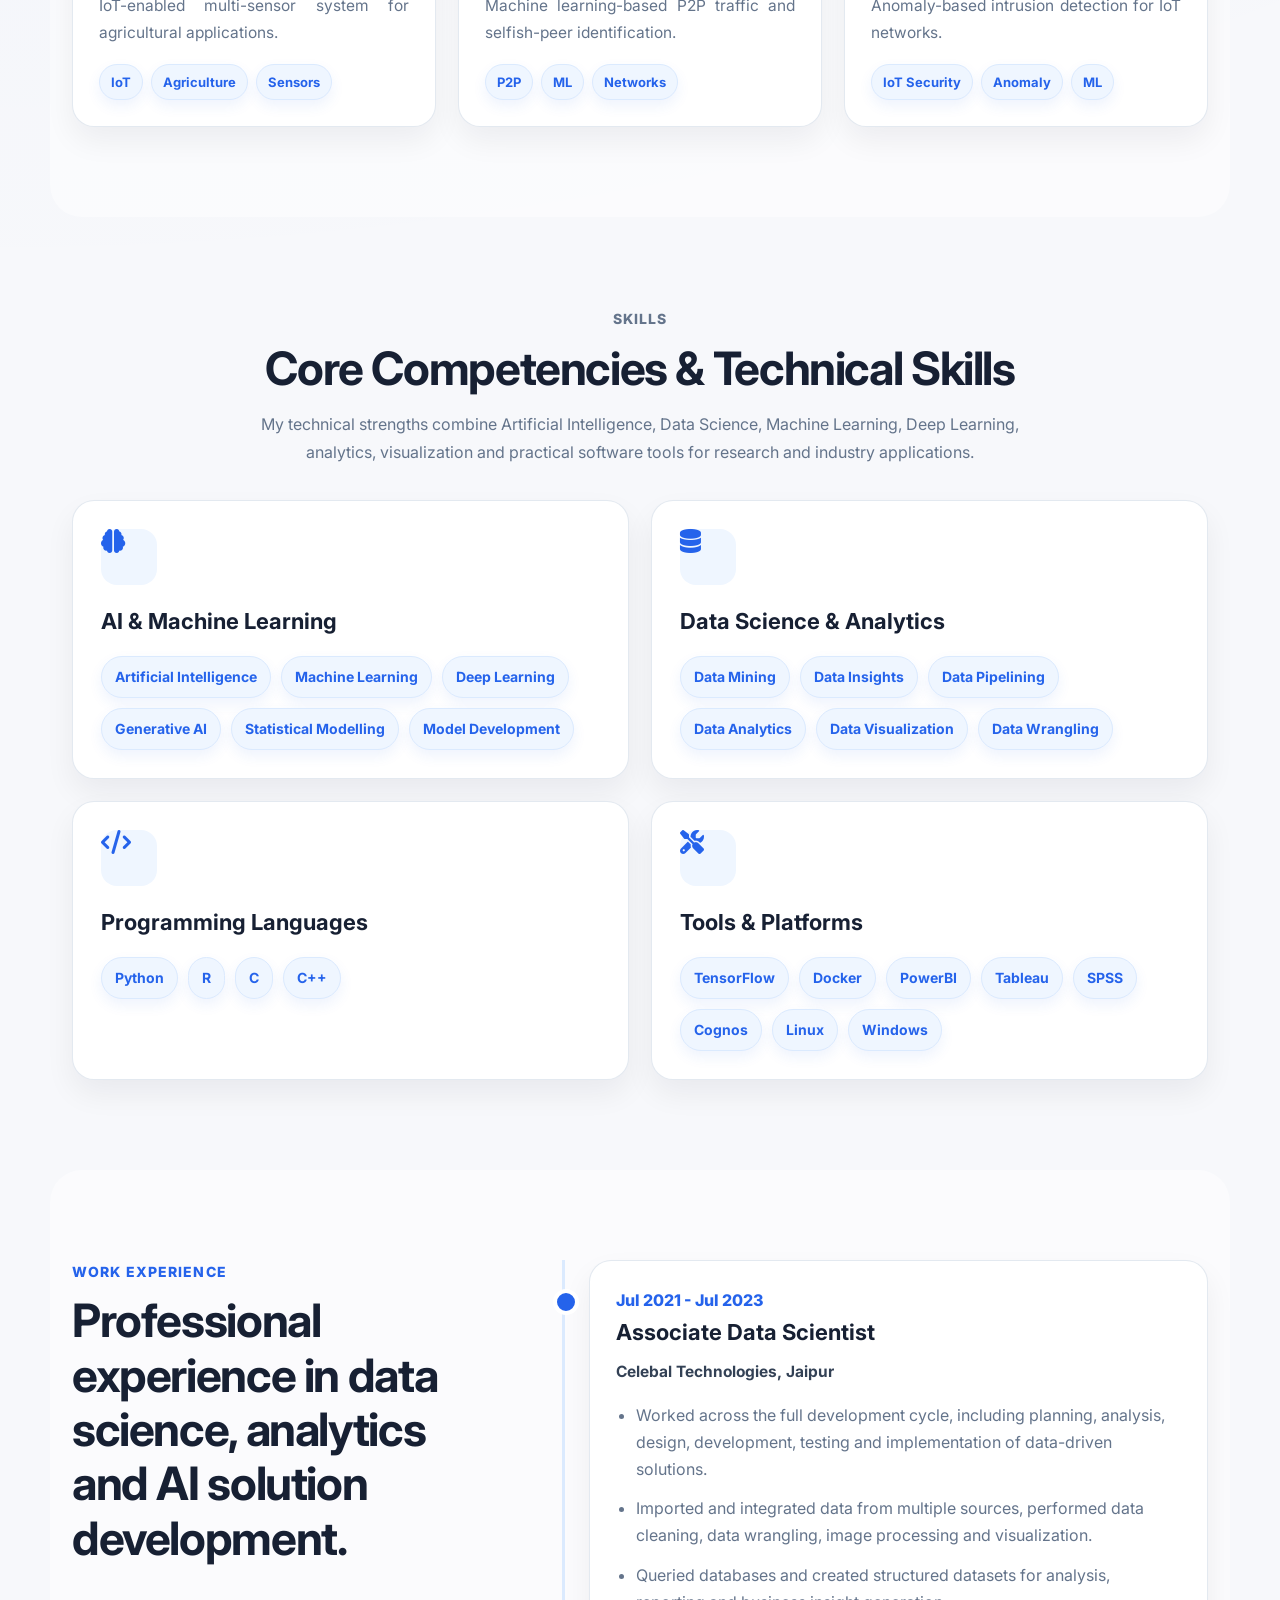
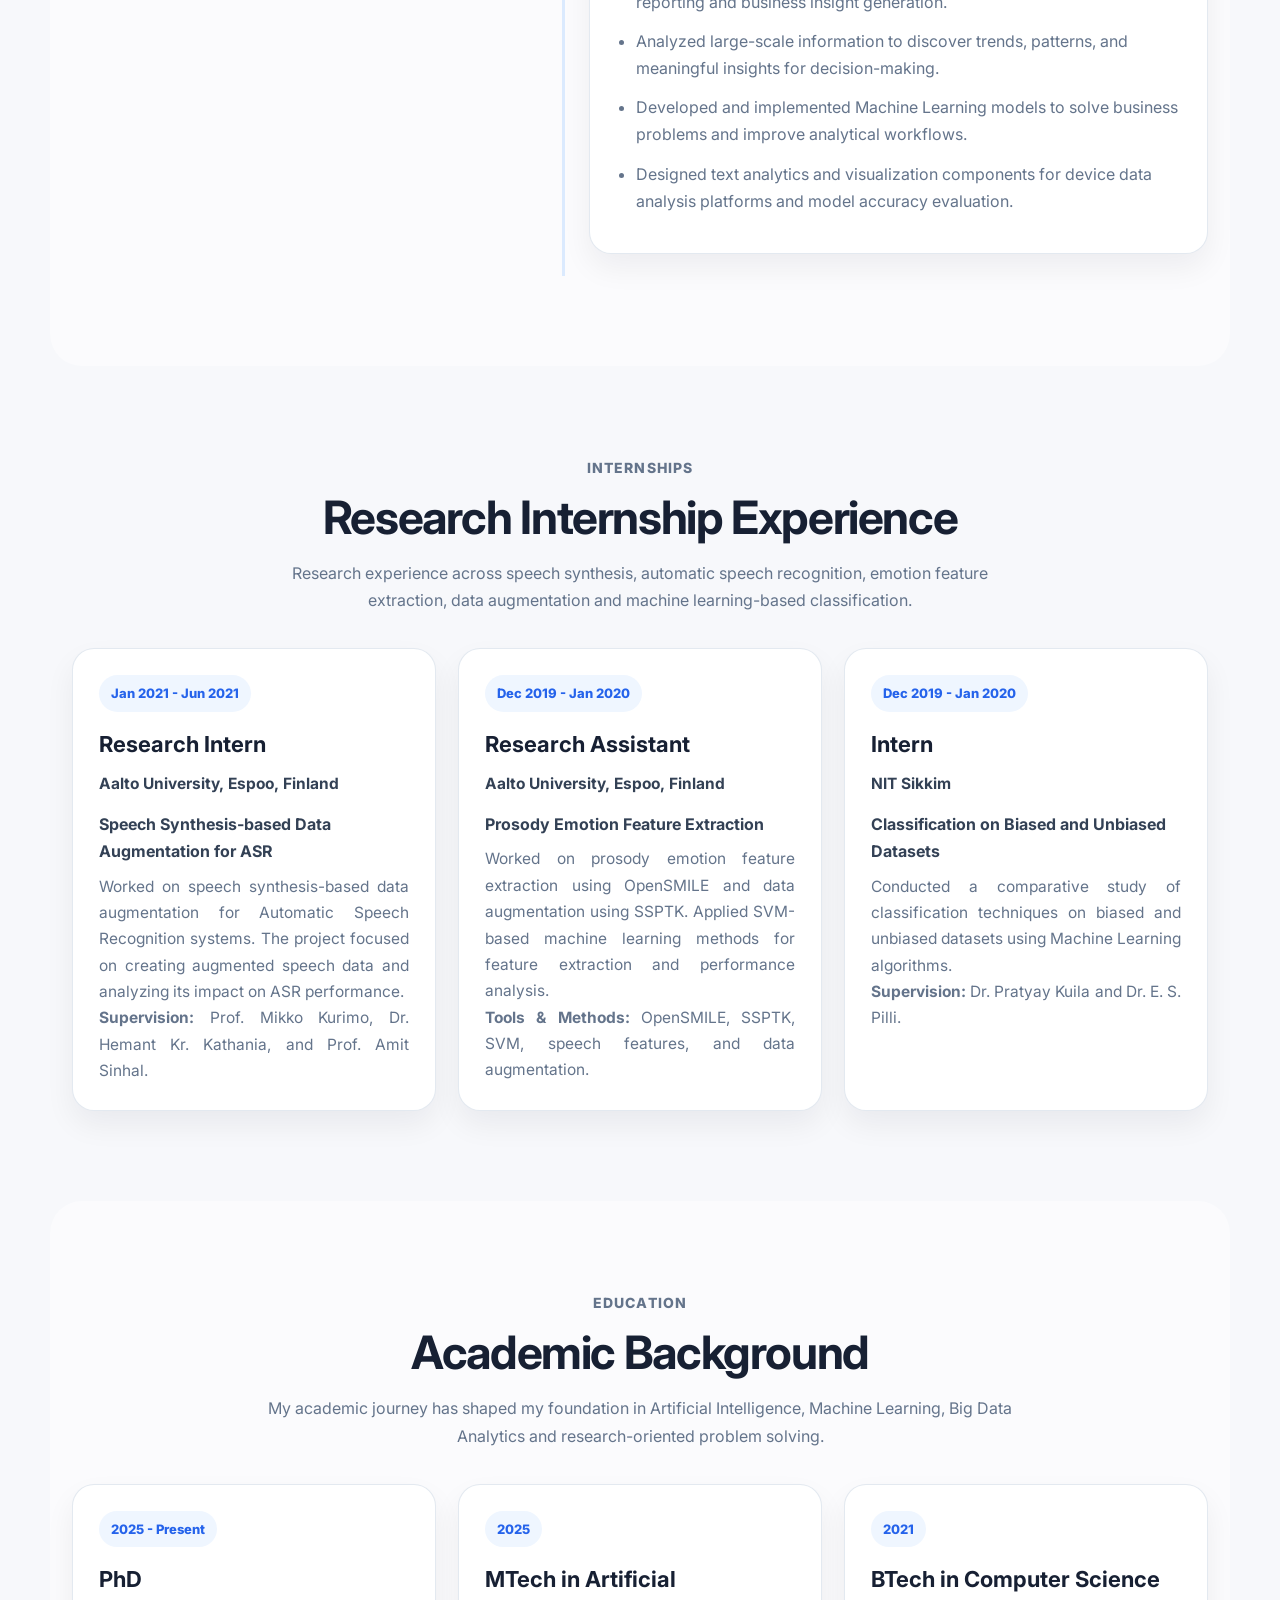
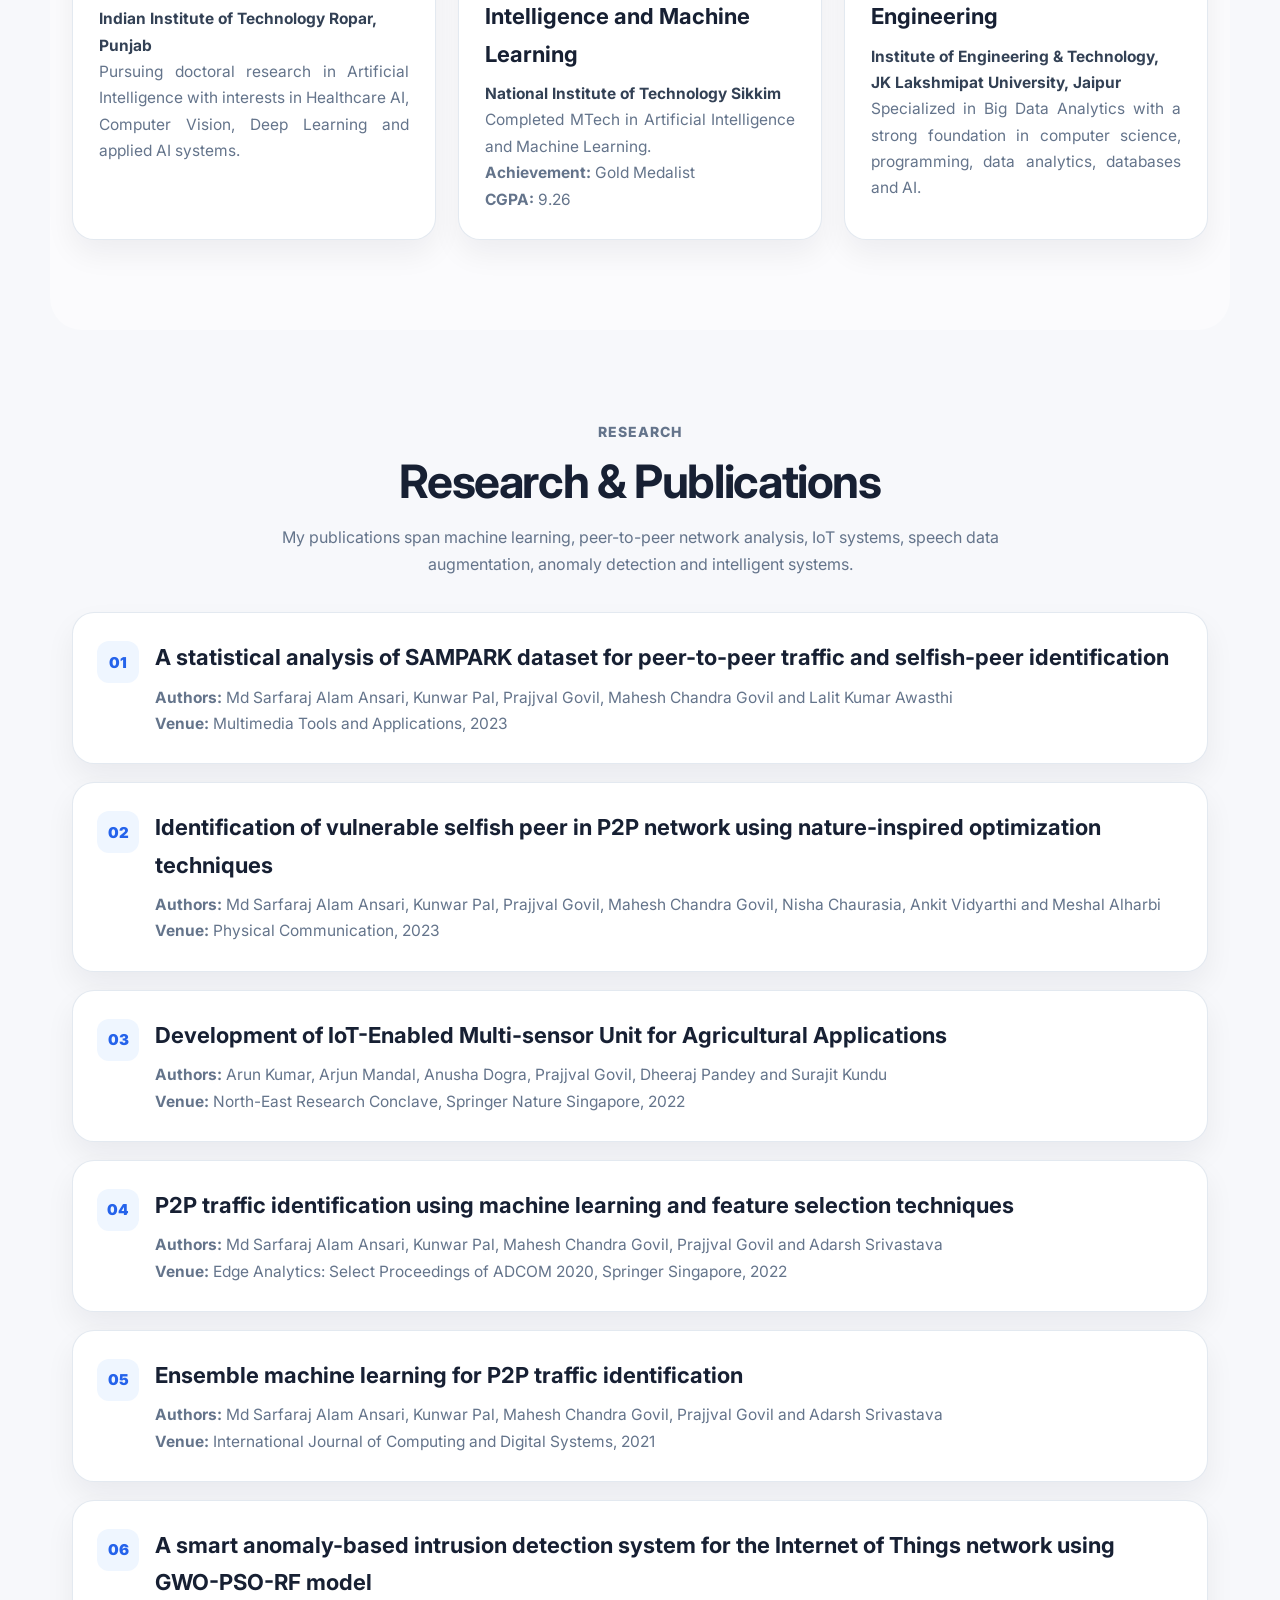
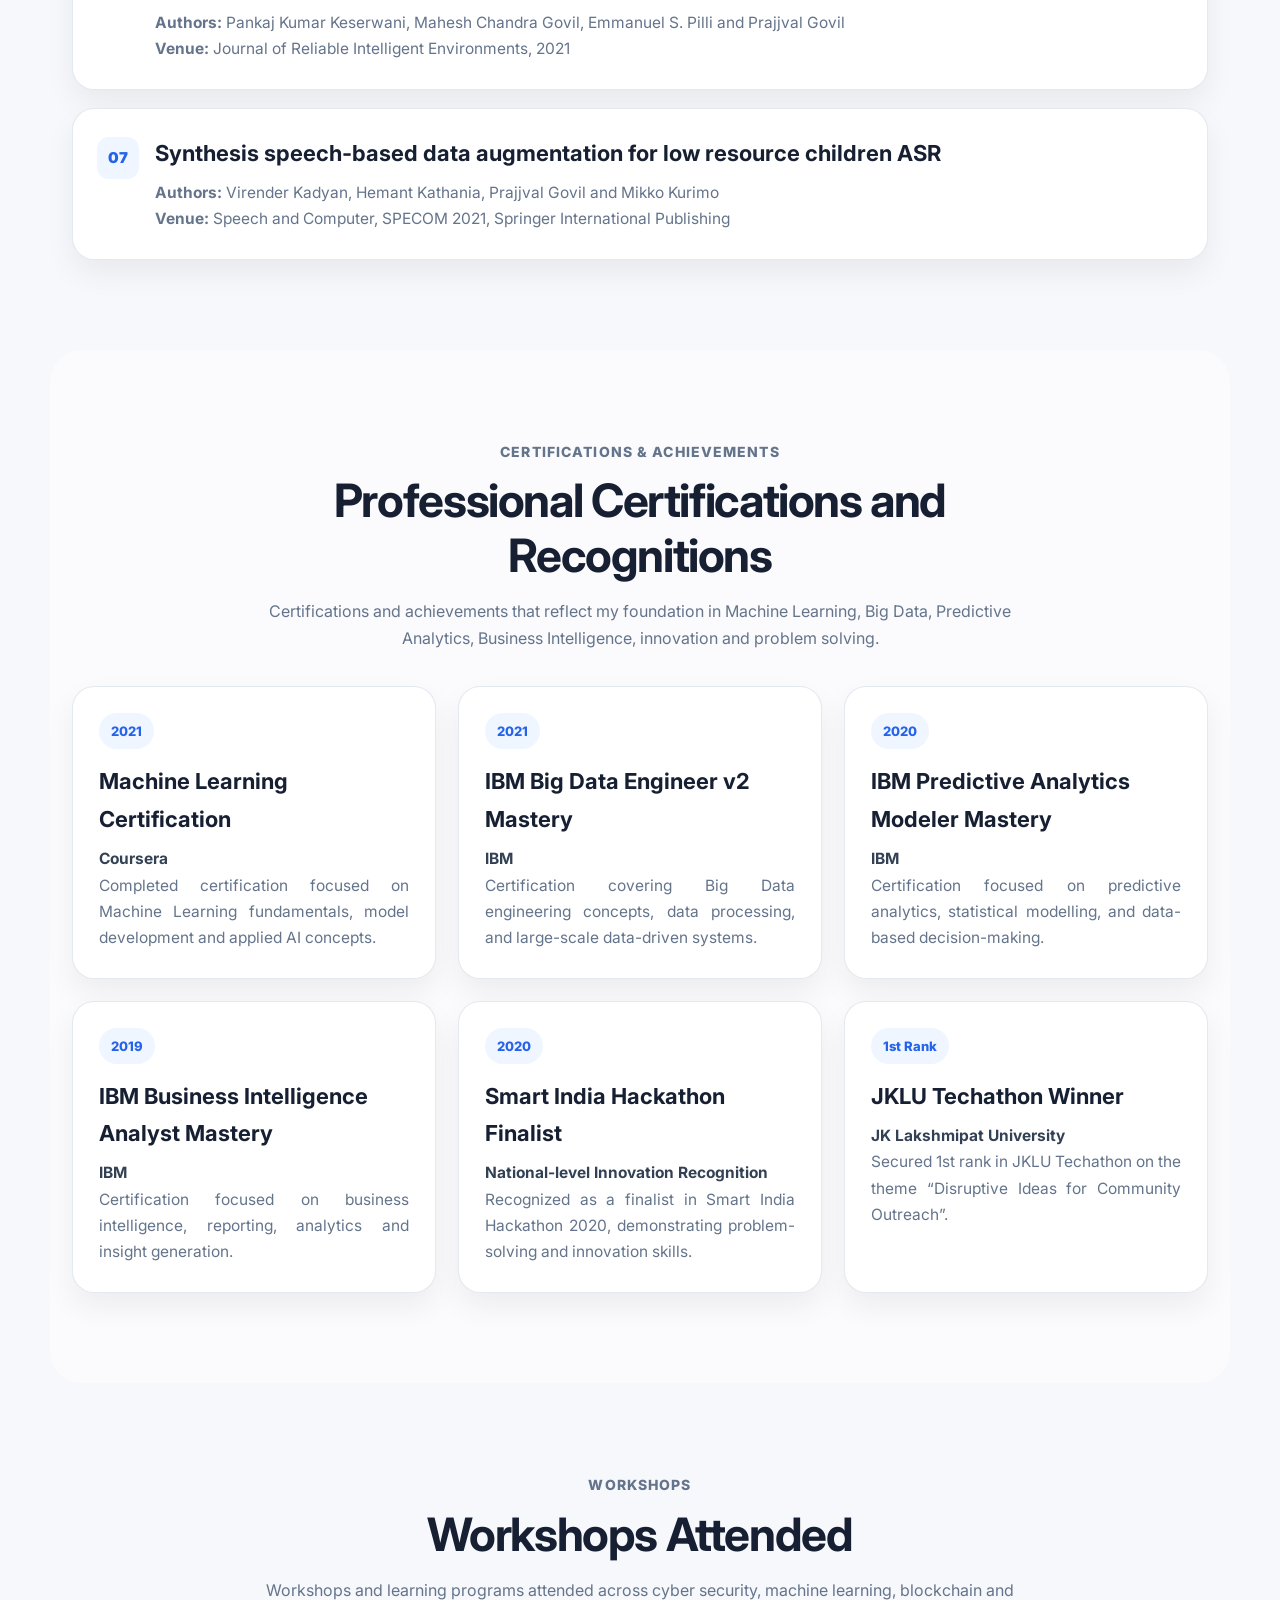
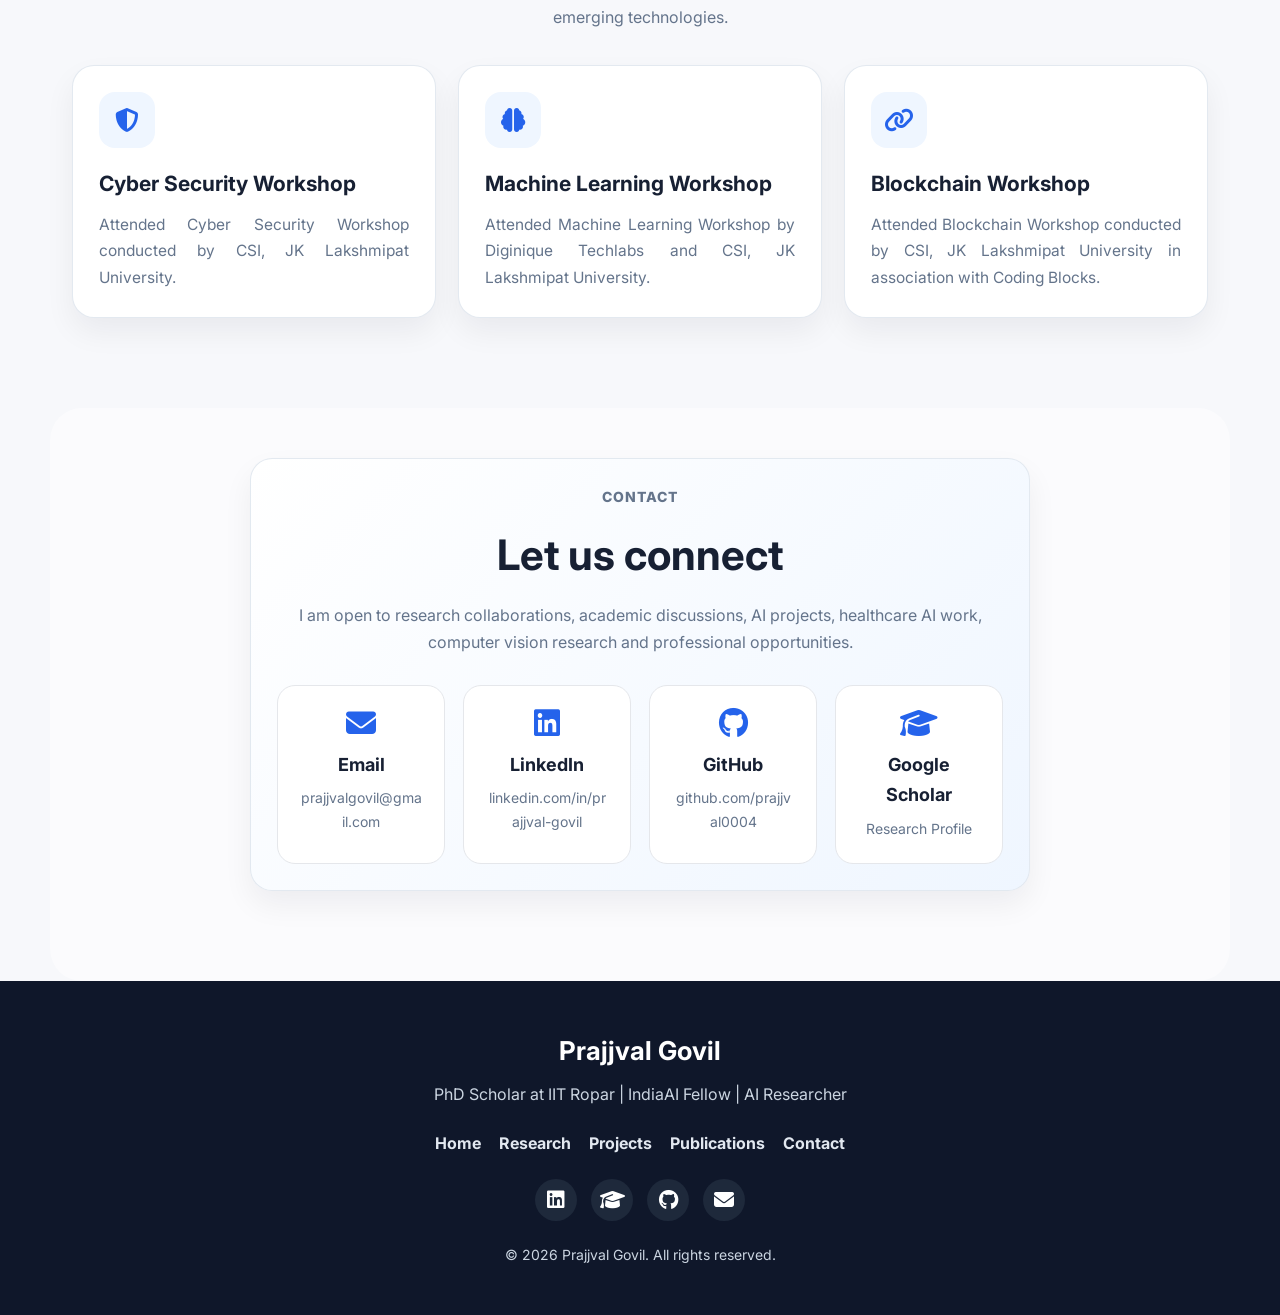
==== commit acbaca5c: "Reduce research and projects text" ====
--- a/index.html
+++ b/index.html
@@ -248,8 +248,7 @@
         <p class="section-label">Projects</p>
         <h2 class="section-heading">Selected Research & Technical Work</h2>
         <p>
-          A selection of projects and research work across AI, data science,
-          speech technologies, IoT, network intelligence and applied machine learning.
+          Selected work across AI, speech, IoT, network intelligence, and applied machine learning.
         </p>
       </div>
 
@@ -258,15 +257,12 @@
           <div class="project-icon">
             <i class="fa-solid fa-heart-pulse"></i>
           </div>
-          <h3>Healthcare AI & Computer Vision</h3>
-          <p>
-            Research interest in developing AI and computer vision models for healthcare-focused
-            analysis, intelligent decision support and real-world medical applications.
-          </p>
+          <h3>Healthcare AI & Vision</h3>
+          <p>AI and computer vision methods for healthcare-focused applications.</p>
           <div class="project-tags">
             <span>Healthcare AI</span>
-            <span>Computer Vision</span>
-            <span>Deep Learning</span>
+            <span>Vision</span>
+            <span>DL</span>
           </div>
         </div>
 
@@ -274,15 +270,12 @@
           <div class="project-icon">
             <i class="fa-solid fa-microphone-lines"></i>
           </div>
-          <h3>Speech Synthesis-based Data Augmentation for ASR</h3>
-          <p>
-            Worked on speech synthesis-based data augmentation for Automatic Speech Recognition
-            systems during research internship at Aalto University, Finland.
-          </p>
+          <h3>Speech Data Augmentation</h3>
+          <p>Speech synthesis-based augmentation for ASR systems.</p>
           <div class="project-tags">
             <span>ASR</span>
-            <span>Speech Synthesis</span>
-            <span>Data Augmentation</span>
+            <span>Speech</span>
+            <span>Augmentation</span>
           </div>
         </div>
 
@@ -290,11 +283,8 @@
           <div class="project-icon">
             <i class="fa-solid fa-face-smile"></i>
           </div>
-          <h3>Prosody Emotion Feature Extraction</h3>
-          <p>
-            Worked on prosody emotion feature extraction using OpenSMILE and data augmentation
-            using SSPTK, with machine learning-based performance analysis.
-          </p>
+          <h3>Prosody Emotion Features</h3>
+          <p>Emotion feature extraction using OpenSMILE, SSPTK, and ML methods.</p>
           <div class="project-tags">
             <span>OpenSMILE</span>
             <span>SSPTK</span>
@@ -306,15 +296,12 @@
           <div class="project-icon">
             <i class="fa-solid fa-seedling"></i>
           </div>
-          <h3>IoT-enabled Multi-sensor Unit for Agriculture</h3>
-          <p>
-            Contributed to work on IoT-enabled multi-sensor systems for agricultural applications,
-            published in North-East Research Conclave proceedings.
-          </p>
+          <h3>IoT Agriculture System</h3>
+          <p>IoT-enabled multi-sensor system for agricultural applications.</p>
           <div class="project-tags">
             <span>IoT</span>
             <span>Agriculture</span>
-            <span>Smart Systems</span>
+            <span>Sensors</span>
           </div>
         </div>
 
@@ -322,15 +309,12 @@
           <div class="project-icon">
             <i class="fa-solid fa-network-wired"></i>
           </div>
-          <h3>P2P Traffic Identification & Selfish Peer Detection</h3>
-          <p>
-            Research contributions in P2P traffic identification, selfish-peer detection,
-            feature selection and machine learning-based network analysis.
-          </p>
+          <h3>P2P Traffic Analysis</h3>
+          <p>Machine learning-based P2P traffic and selfish-peer identification.</p>
           <div class="project-tags">
-            <span>P2P Networks</span>
+            <span>P2P</span>
             <span>ML</span>
-            <span>Feature Selection</span>
+            <span>Networks</span>
           </div>
         </div>
 
@@ -338,15 +322,12 @@
           <div class="project-icon">
             <i class="fa-solid fa-shield-halved"></i>
           </div>
-          <h3>IoT Intrusion Detection System</h3>
-          <p>
-            Contributed to anomaly-based intrusion detection research for IoT networks using
-            intelligent optimization and machine learning methods.
-          </p>
+          <h3>IoT Intrusion Detection</h3>
+          <p>Anomaly-based intrusion detection for IoT networks.</p>
           <div class="project-tags">
-            <span>Anomaly Detection</span>
             <span>IoT Security</span>
-            <span>GWO-PSO-RF</span>
+            <span>Anomaly</span>
+            <span>ML</span>
           </div>
         </div>
       </div>
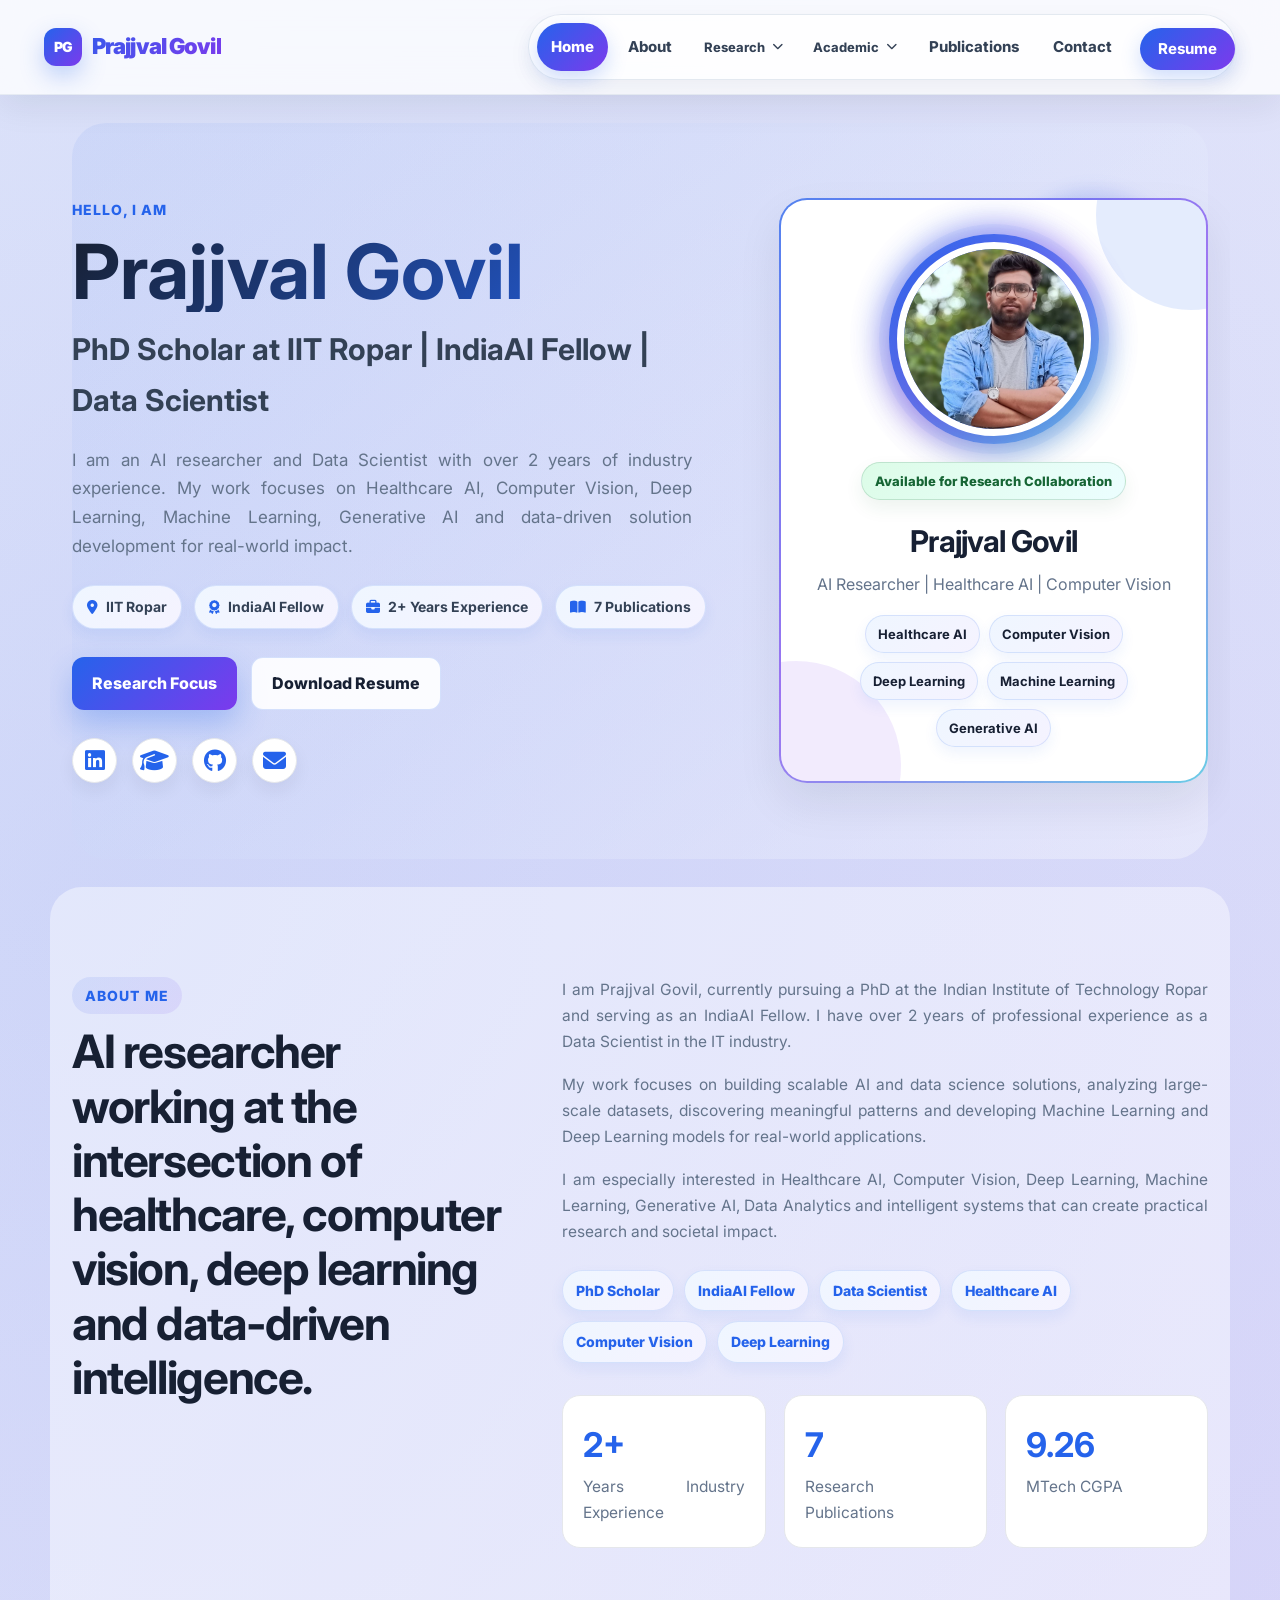
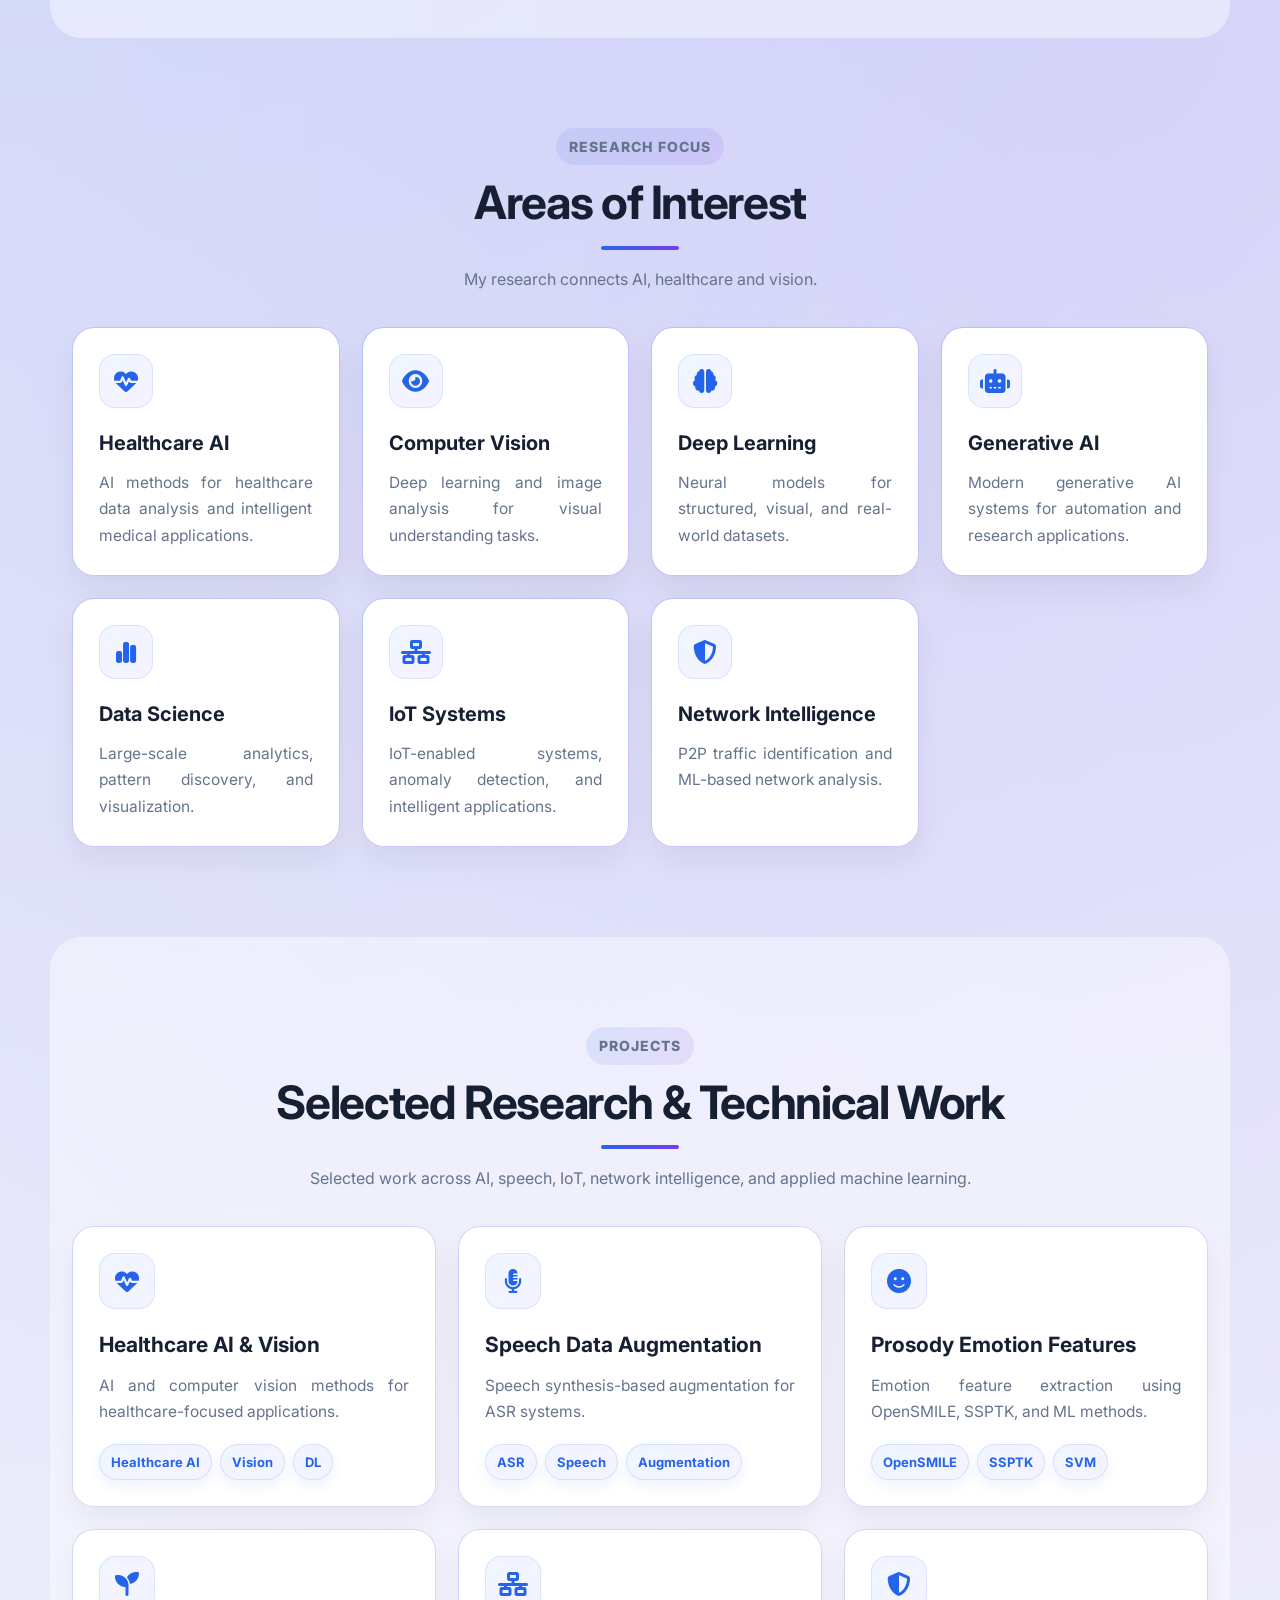
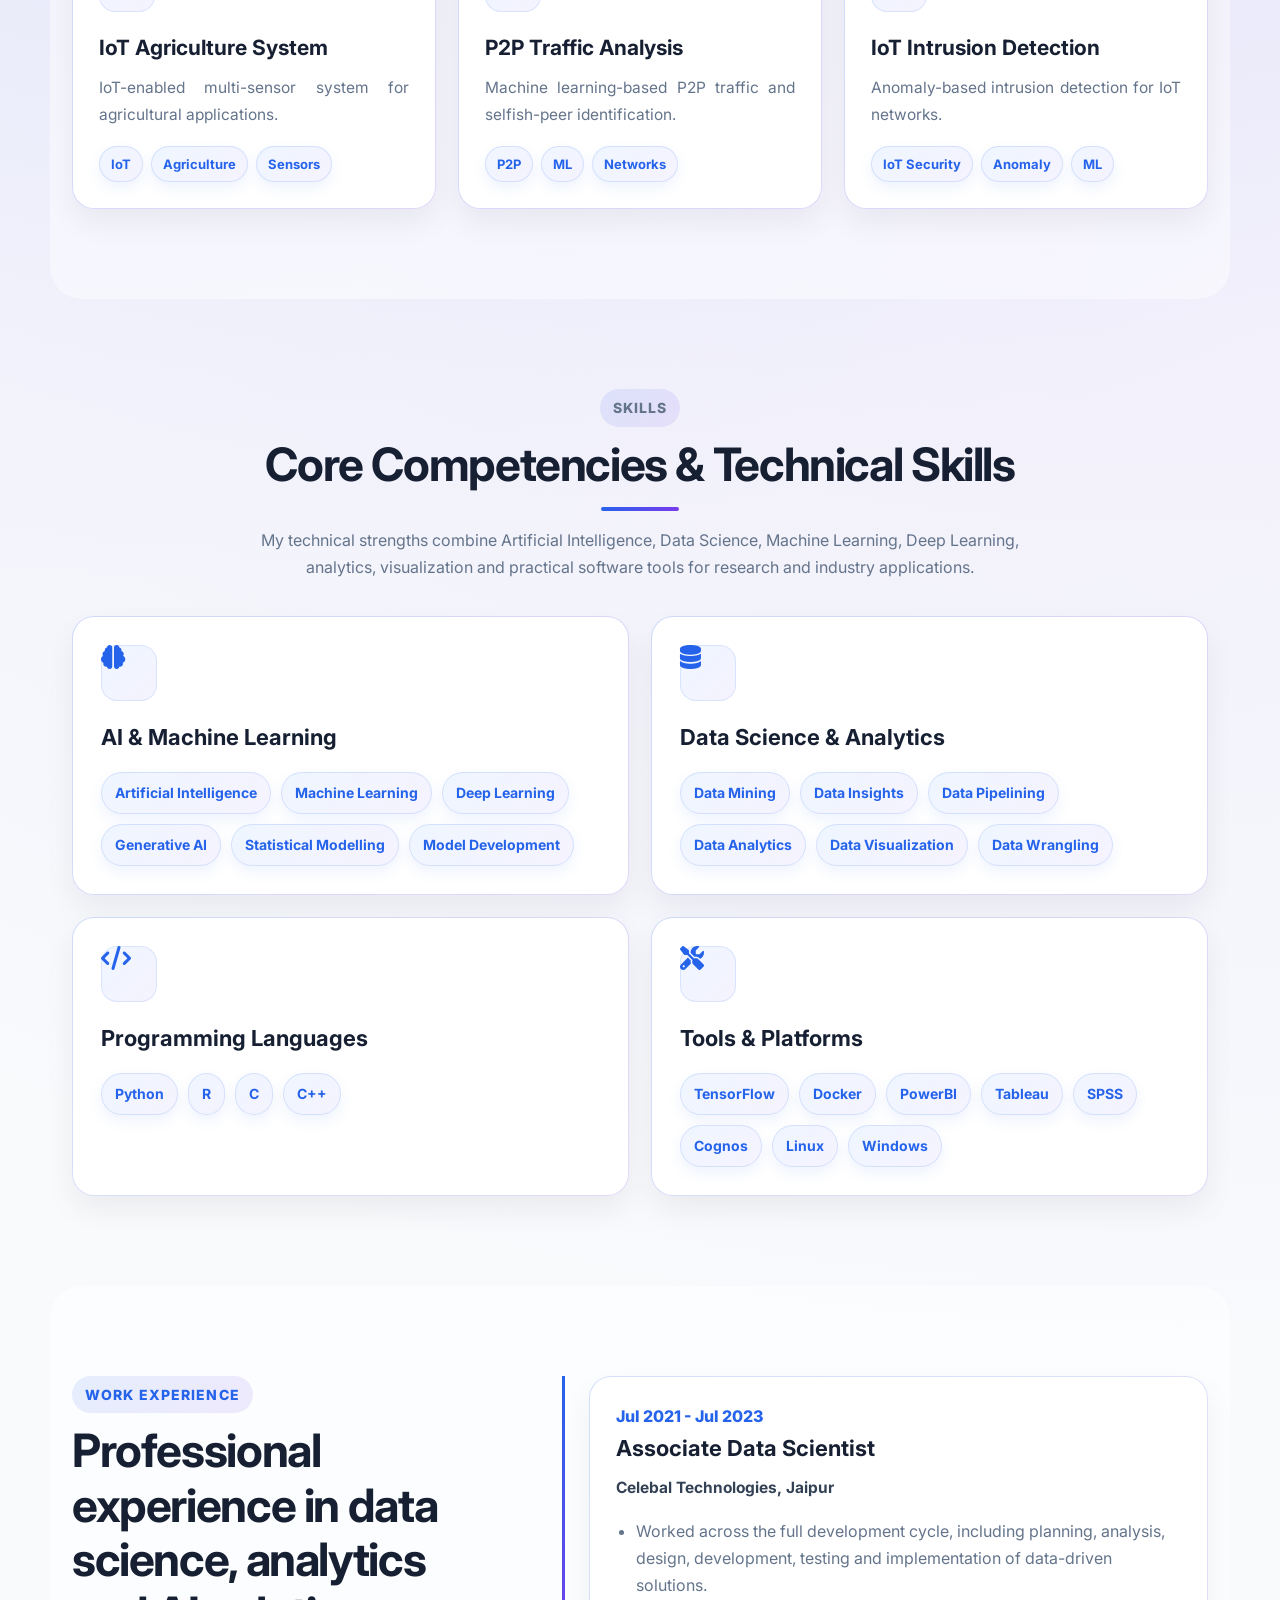
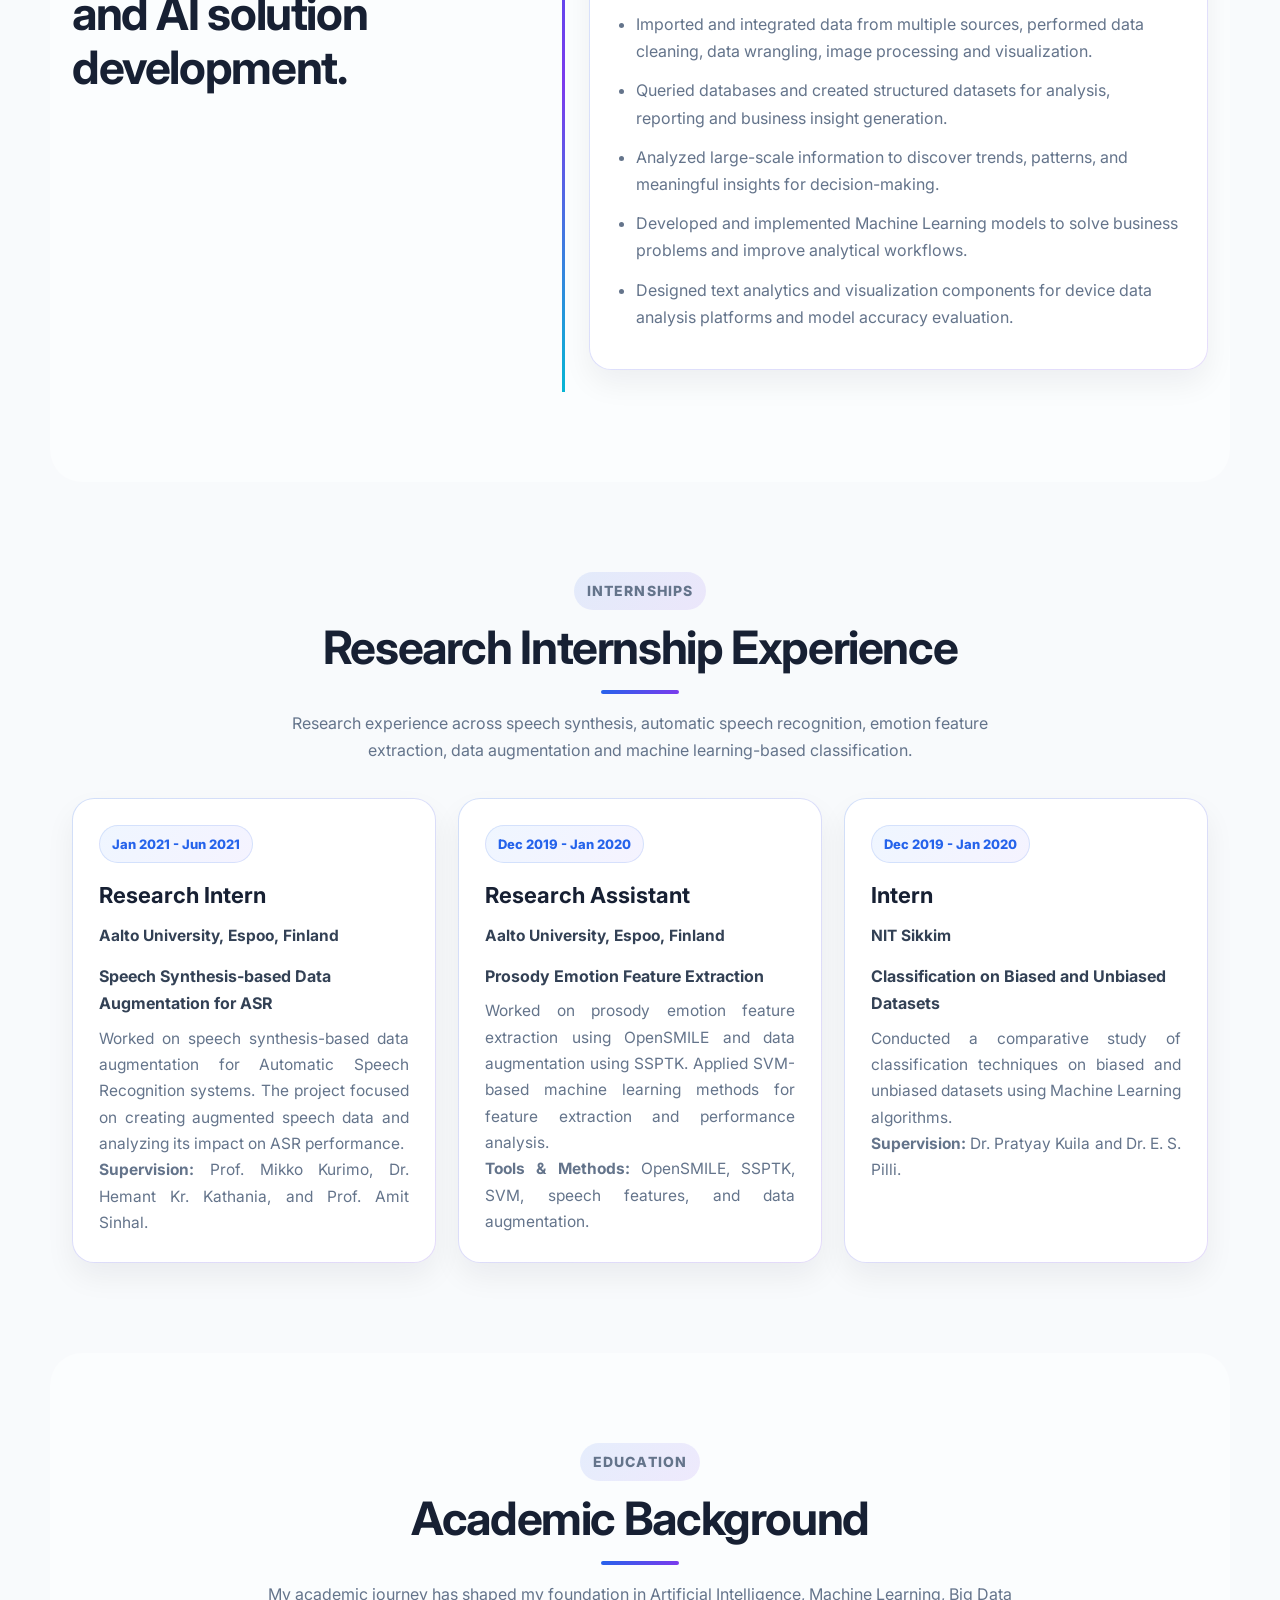
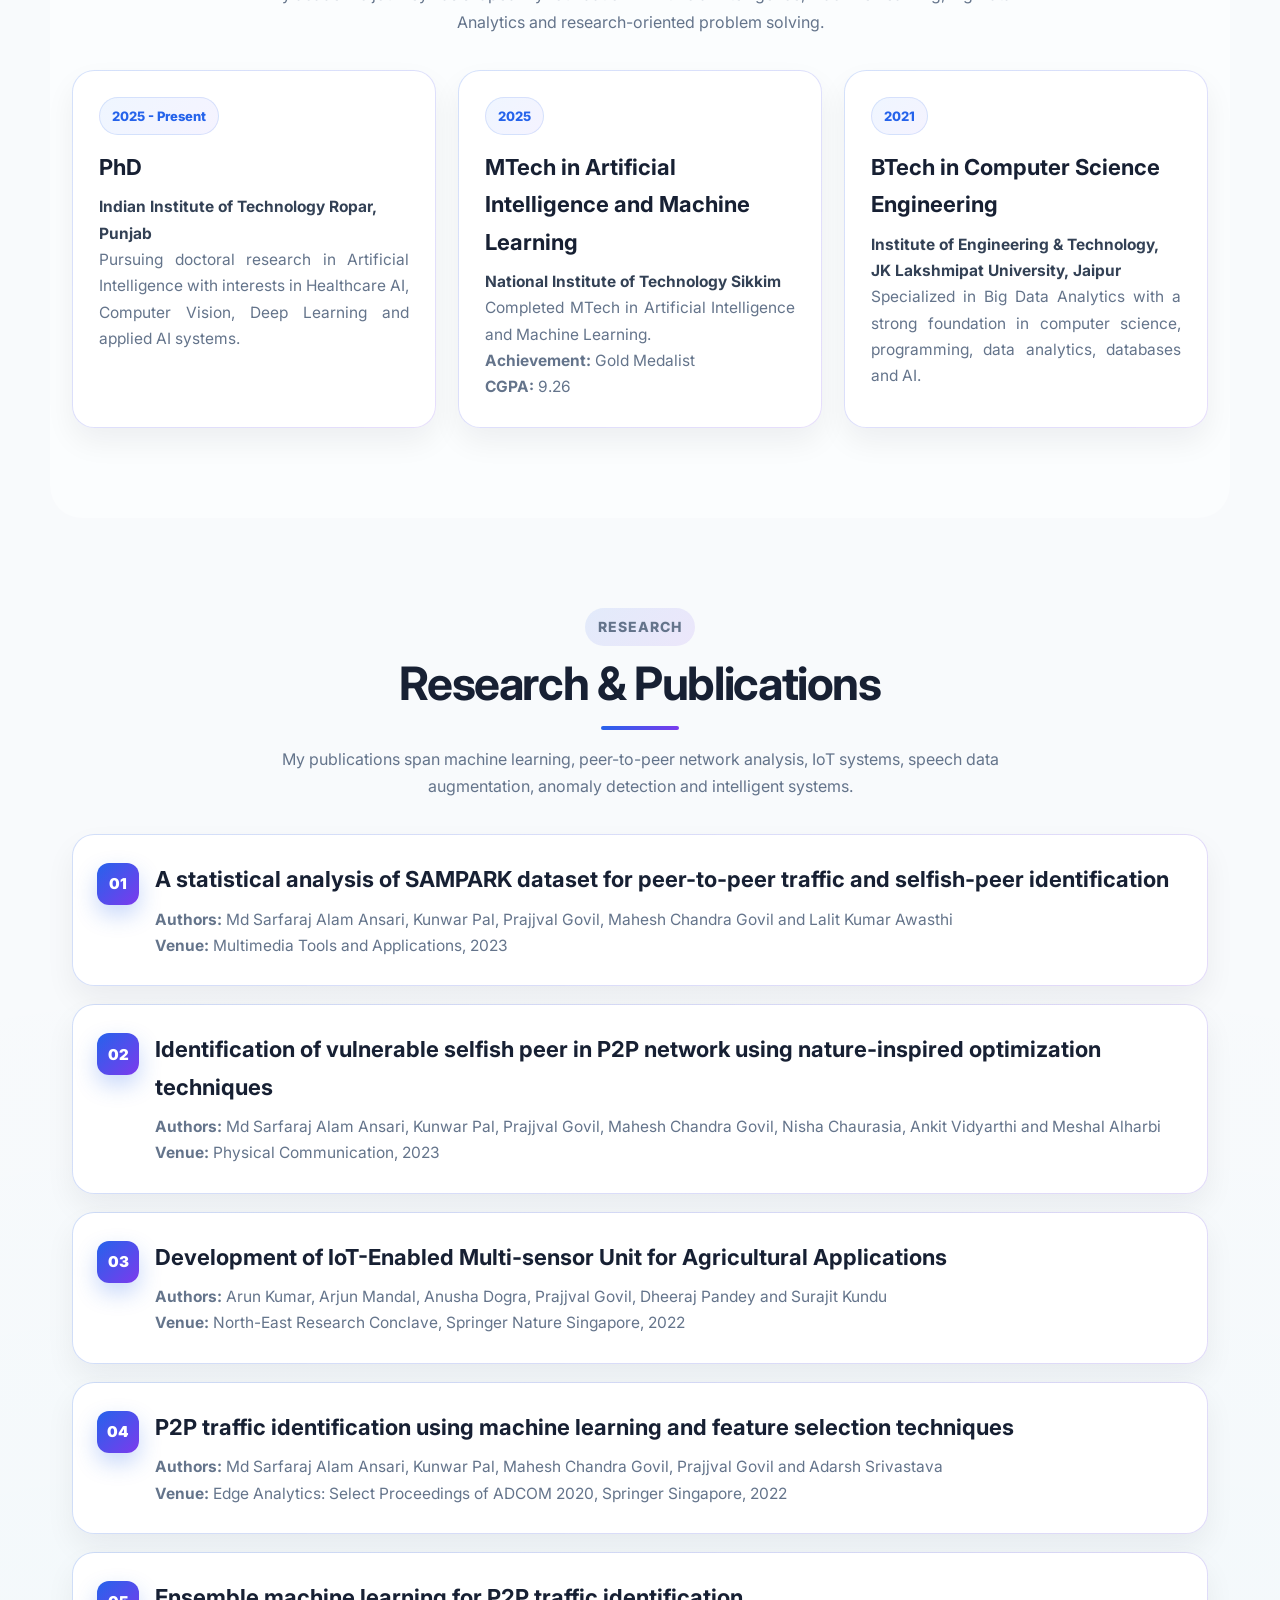
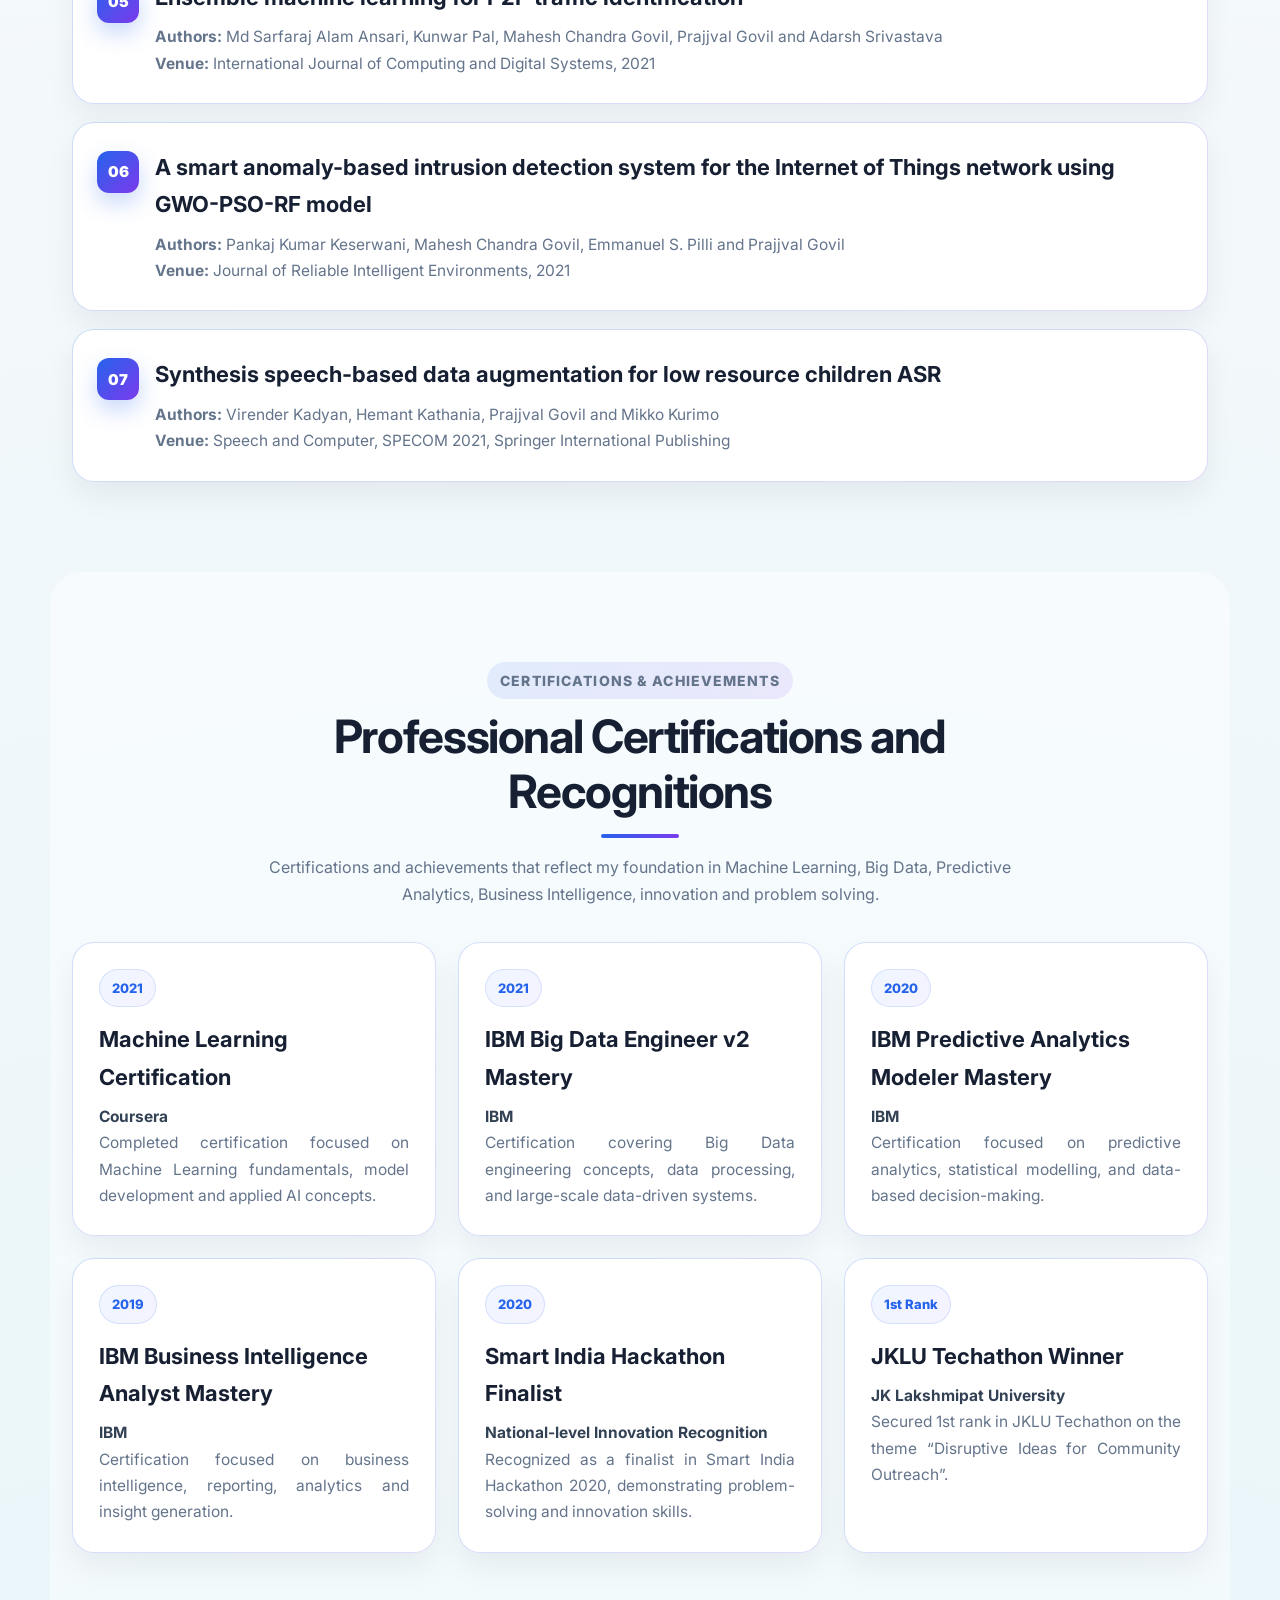
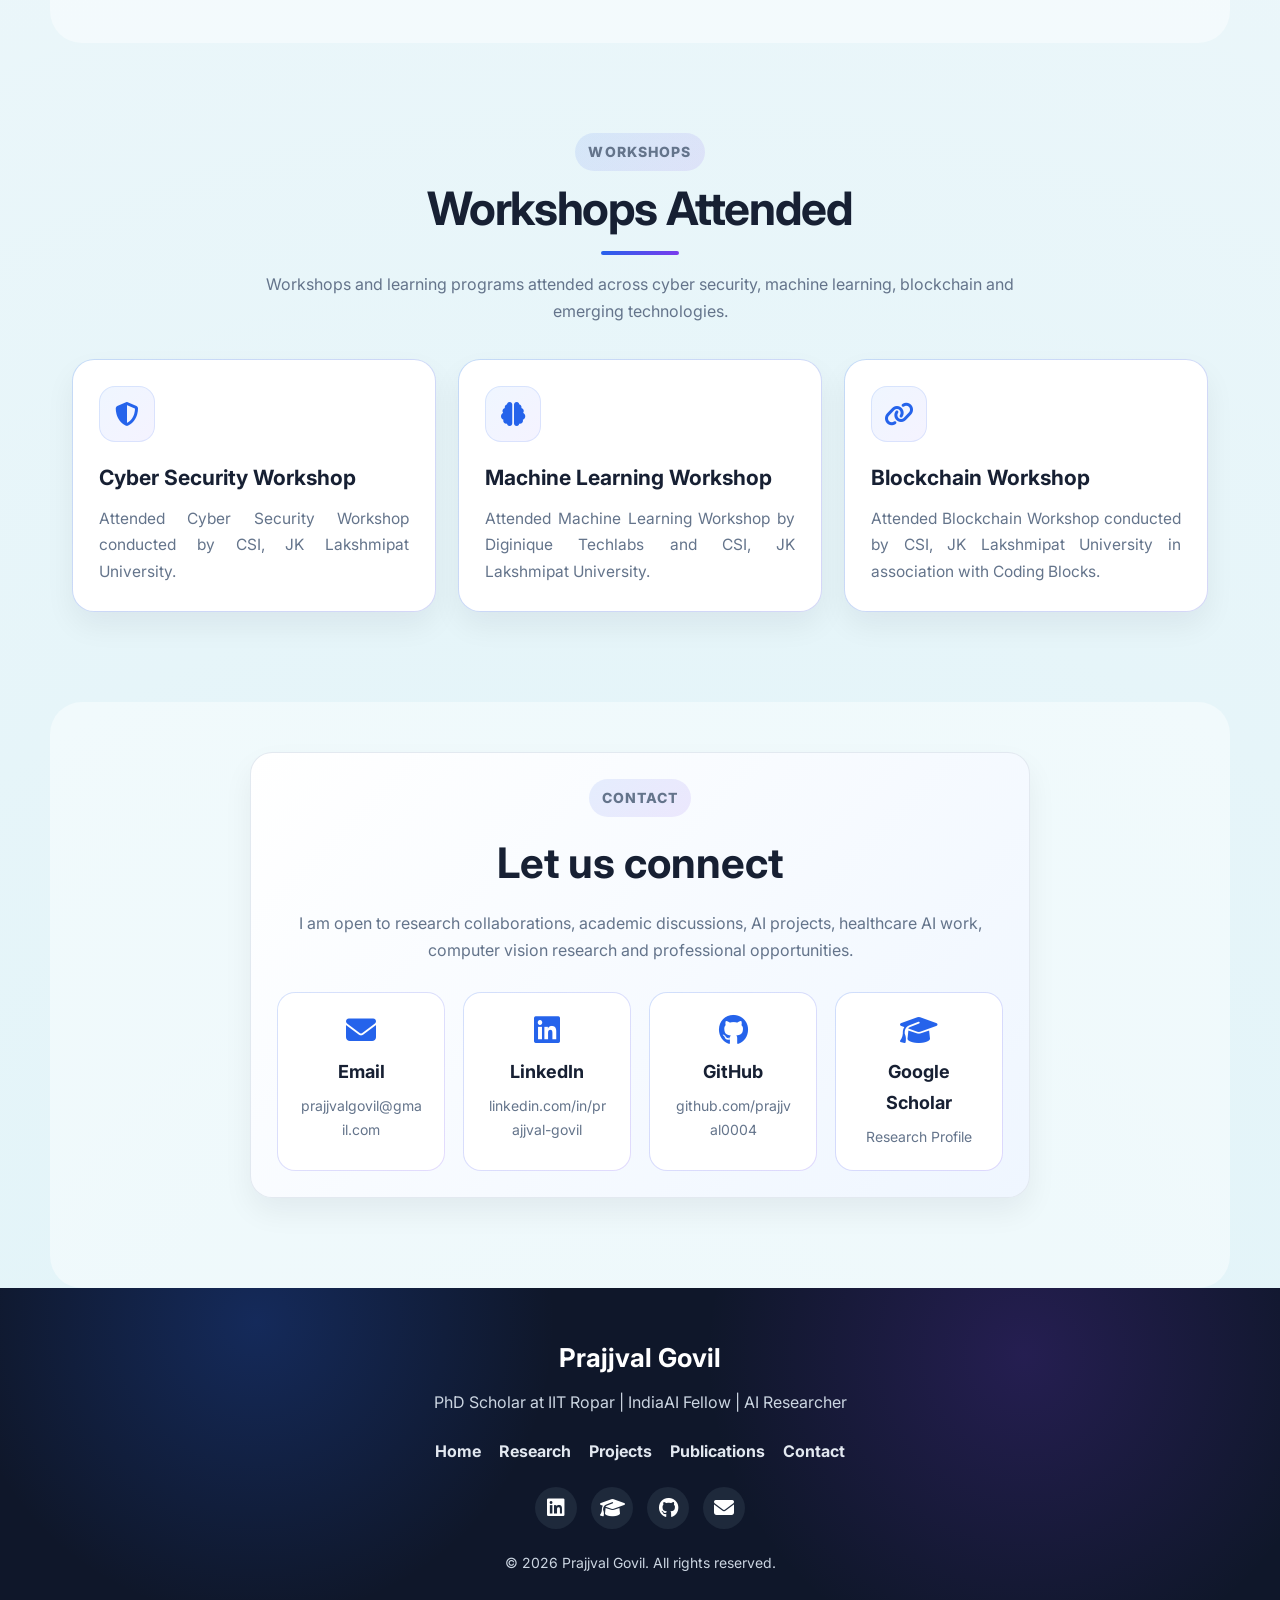
==== commit 35d39e69: "Convert navbar links into dropdowns" ====
--- a/index.html
+++ b/index.html
@@ -41,20 +41,39 @@
       <button class="menu-btn" id="menuBtn" aria-label="Open menu">
         <i class="fa-solid fa-bars"></i>
       </button>
-
       <ul class="nav-links" id="navLinks">
         <li><a href="#home">Home</a></li>
         <li><a href="#about">About</a></li>
-        <li><a href="#research">Research Focus</a></li>
-        <li><a href="#projects">Projects</a></li>
-        <li><a href="#skills">Skills</a></li>
-        <li><a href="#experience">Experience</a></li>
-        <li><a href="#internships">Internships</a></li>
-        <li><a href="#education">Education</a></li>
+
+        <li class="nav-dropdown">
+          <button class="dropdown-toggle" type="button">
+            Research <i class="fa-solid fa-chevron-down"></i>
+          </button>
+
+          <ul class="dropdown-menu">
+            <li><a href="#research">Research Focus</a></li>
+            <li><a href="#projects">Projects</a></li>
+            <li><a href="#skills">Skills</a></li>
+          </ul>
+        </li>
+
+        <li class="nav-dropdown">
+          <button class="dropdown-toggle" type="button">
+            Academic <i class="fa-solid fa-chevron-down"></i>
+          </button>
+
+          <ul class="dropdown-menu">
+            <li><a href="#experience">Experience</a></li>
+            <li><a href="#internships">Internships</a></li>
+            <li><a href="#education">Education</a></li>
+            <li><a href="#certifications">Certifications</a></li>
+            <li><a href="#workshops">Workshops</a></li>
+          </ul>
+        </li>
+
         <li><a href="#publications">Publications</a></li>
-        <li><a href="#certifications">Certifications</a></li>
-        <li><a href="#workshops">Workshops</a></li>
         <li><a href="#contact">Contact</a></li>
+
         <li>
           <a class="resume-btn" href="assets/Prajjval_cv_2026.pdf" target="_blank">
             Resume
--- a/style.css
+++ b/style.css
@@ -1148,4 +1148,742 @@
   .hero::before {
     inset: 18px 12px;
   }
+}
+/* Step 41: Attractive premium design upgrade */
+
+/* Better global look */
+:root {
+  --primary: #2563eb;
+  --primary-dark: #1d4ed8;
+  --accent: #7c3aed;
+  --cyan: #06b6d4;
+  --soft-blue: #eff6ff;
+  --soft-purple: #f5f3ff;
+  --dark: #0f172a;
+}
+
+/* Premium page background */
+body {
+  background:
+    radial-gradient(circle at 8% 8%, rgba(37, 99, 235, 0.16), transparent 28%),
+    radial-gradient(circle at 92% 15%, rgba(124, 58, 237, 0.14), transparent 30%),
+    radial-gradient(circle at 50% 100%, rgba(6, 182, 212, 0.10), transparent 35%),
+    #f8fafc;
+}
+
+/* Better header */
+.header {
+  background: rgba(255, 255, 255, 0.82);
+  backdrop-filter: blur(22px);
+  box-shadow: 0 8px 30px rgba(15, 23, 42, 0.06);
+}
+
+.logo {
+  background: linear-gradient(135deg, var(--primary), var(--accent));
+  -webkit-background-clip: text;
+  -webkit-text-fill-color: transparent;
+}
+
+/* Hero premium card effect */
+.hero {
+  position: relative;
+  overflow: hidden;
+}
+
+.hero::after {
+  content: "";
+  position: absolute;
+  right: 4%;
+  top: 12%;
+  width: 180px;
+  height: 180px;
+  background: linear-gradient(135deg, rgba(37, 99, 235, 0.18), rgba(124, 58, 237, 0.14));
+  border-radius: 50%;
+  filter: blur(8px);
+  z-index: -1;
+}
+
+.hero-image-card {
+  position: relative;
+  overflow: hidden;
+  background:
+    linear-gradient(white, white) padding-box,
+    linear-gradient(135deg, rgba(37, 99, 235, 0.75), rgba(124, 58, 237, 0.65), rgba(6, 182, 212, 0.55)) border-box;
+  border: 2px solid transparent;
+}
+
+.hero-image-card::before {
+  content: "";
+  position: absolute;
+  top: -80px;
+  right: -80px;
+  width: 190px;
+  height: 190px;
+  background: rgba(37, 99, 235, 0.12);
+  border-radius: 50%;
+}
+
+.hero-image-card::after {
+  content: "";
+  position: absolute;
+  bottom: -90px;
+  left: -90px;
+  width: 210px;
+  height: 210px;
+  background: rgba(124, 58, 237, 0.10);
+  border-radius: 50%;
+}
+
+.hero-image-card > * {
+  position: relative;
+  z-index: 1;
+}
+
+/* Better heading style */
+.section-label {
+  display: inline-block;
+  background: linear-gradient(135deg, rgba(37, 99, 235, 0.10), rgba(124, 58, 237, 0.10));
+  padding: 7px 13px;
+  border-radius: 999px;
+}
+
+.section-heading {
+  position: relative;
+}
+
+.center-title .section-heading::after {
+  content: "";
+  display: block;
+  width: 78px;
+  height: 4px;
+  margin: 16px auto 0;
+  border-radius: 999px;
+  background: linear-gradient(135deg, var(--primary), var(--accent));
+}
+
+/* Premium cards */
+.card,
+.project-card,
+.research-card,
+.skill-category,
+.publication,
+.workshop-card,
+.timeline-item,
+.contact-card {
+  position: relative;
+  overflow: hidden;
+  background:
+    linear-gradient(white, white) padding-box,
+    linear-gradient(135deg, rgba(37, 99, 235, 0.18), rgba(124, 58, 237, 0.16)) border-box;
+  border: 1.5px solid transparent;
+}
+
+.card::before,
+.project-card::before,
+.research-card::before,
+.skill-category::before,
+.publication::after,
+.workshop-card::before,
+.timeline-item::after {
+  content: "";
+  position: absolute;
+  top: 0;
+  left: 0;
+  height: 5px;
+  width: 100%;
+  background: linear-gradient(135deg, var(--primary), var(--accent), var(--cyan));
+  opacity: 0;
+  transition: 0.25s ease;
+}
+
+.card:hover::before,
+.project-card:hover::before,
+.research-card:hover::before,
+.skill-category:hover::before,
+.publication:hover::after,
+.workshop-card:hover::before,
+.timeline-item:hover::after {
+  opacity: 1;
+}
+
+/* Icon gradient */
+.card-icon,
+.project-icon,
+.research-card i,
+.workshop-card i {
+  background: linear-gradient(135deg, #eff6ff, #f5f3ff);
+  color: var(--primary);
+  box-shadow: inset 0 0 0 1px rgba(37, 99, 235, 0.12);
+}
+
+/* Better buttons */
+.primary-btn {
+  background: linear-gradient(135deg, var(--primary), var(--accent));
+  box-shadow: 0 14px 30px rgba(37, 99, 235, 0.28);
+}
+
+.secondary-btn {
+  background: rgba(255, 255, 255, 0.9);
+  border: 1px solid rgba(37, 99, 235, 0.18);
+}
+
+.btn:hover {
+  transform: translateY(-4px);
+  box-shadow: 0 18px 38px rgba(15, 23, 42, 0.14);
+}
+
+/* Tags look better */
+.tags span,
+.about-tags span,
+.skill-tags span,
+.project-tags span,
+.hero-highlights span,
+.date-badge {
+  background: linear-gradient(135deg, #eff6ff, #f5f3ff);
+  border: 1px solid rgba(37, 99, 235, 0.14);
+}
+
+/* Timeline polish */
+.timeline {
+  border-left: 3px solid transparent;
+  border-image: linear-gradient(var(--primary), var(--accent), var(--cyan)) 1;
+}
+
+.timeline-item::before {
+  background: linear-gradient(135deg, var(--primary), var(--accent));
+}
+
+/* Publication number polish */
+.publication::before {
+  background: linear-gradient(135deg, var(--primary), var(--accent));
+  color: white;
+  box-shadow: 0 10px 22px rgba(37, 99, 235, 0.25);
+}
+
+/* Contact cards */
+.contact-card {
+  color: inherit;
+}
+
+.contact-card:hover i {
+  transform: scale(1.15);
+}
+
+.contact-card i {
+  transition: 0.25s ease;
+}
+
+/* Footer glow */
+.footer {
+  background:
+    radial-gradient(circle at 20% 10%, rgba(37, 99, 235, 0.25), transparent 28%),
+    radial-gradient(circle at 80% 20%, rgba(124, 58, 237, 0.20), transparent 30%),
+    #0f172a;
+}
+
+/* Better mobile spacing */
+@media (max-width: 900px) {
+  .hero-highlights {
+    gap: 9px;
+  }
+
+  .hero-highlights span {
+    font-size: 13px;
+  }
+
+  .section-heading {
+    font-size: 30px;
+  }
+}
+/* Step 42: Premium navbar upgrade */
+
+.header {
+  position: sticky;
+  top: 0;
+  z-index: 2000;
+  background: rgba(255, 255, 255, 0.78);
+  backdrop-filter: blur(22px);
+  -webkit-backdrop-filter: blur(22px);
+  border-bottom: 1px solid rgba(226, 232, 240, 0.8);
+  box-shadow: 0 10px 35px rgba(15, 23, 42, 0.08);
+}
+
+.navbar {
+  max-width: 1360px;
+  padding: 14px 24px;
+}
+
+.logo {
+  font-size: 22px;
+  font-weight: 900;
+  letter-spacing: -0.04em;
+  display: inline-flex;
+  align-items: center;
+  gap: 10px;
+}
+
+.logo::before {
+  content: "PG";
+  height: 38px;
+  width: 38px;
+  display: grid;
+  place-items: center;
+  border-radius: 12px;
+  background: linear-gradient(135deg, var(--primary), var(--accent));
+  color: white;
+  font-size: 14px;
+  font-weight: 900;
+  -webkit-text-fill-color: white;
+  box-shadow: 0 10px 24px rgba(37, 99, 235, 0.28);
+}
+
+.nav-links {
+  background: rgba(255, 255, 255, 0.72);
+  border: 1px solid rgba(226, 232, 240, 0.95);
+  border-radius: 999px;
+  padding: 8px;
+  gap: 4px;
+  box-shadow: 0 8px 24px rgba(15, 23, 42, 0.05);
+}
+
+.nav-links a {
+  position: relative;
+  display: inline-flex;
+  align-items: center;
+  justify-content: center;
+  padding: 8px 11px;
+  border-radius: 999px;
+  color: #334155;
+  font-size: 13px;
+  font-weight: 750;
+  transition: 0.22s ease;
+}
+
+.nav-links a:hover {
+  color: var(--primary);
+  background: #eff6ff;
+}
+
+.nav-links a.current {
+  color: white;
+  background: linear-gradient(135deg, var(--primary), var(--accent));
+  box-shadow: 0 8px 20px rgba(37, 99, 235, 0.22);
+}
+
+.nav-links a.current::after {
+  display: none;
+}
+
+.resume-btn {
+  background: linear-gradient(135deg, var(--primary), var(--accent)) !important;
+  color: white !important;
+  padding: 8px 14px !important;
+  border-radius: 999px;
+  box-shadow: 0 8px 20px rgba(37, 99, 235, 0.22);
+}
+
+.resume-btn:hover {
+  background: linear-gradient(135deg, var(--primary-dark), var(--accent)) !important;
+  color: white !important;
+}
+
+/* Use hamburger earlier because navbar has many links */
+@media (max-width: 1280px) {
+  .menu-btn {
+    display: grid;
+    place-items: center;
+    height: 44px;
+    width: 44px;
+    border-radius: 14px;
+    background: white;
+    border: 1px solid var(--border);
+    box-shadow: 0 8px 20px rgba(15, 23, 42, 0.07);
+  }
+
+  .nav-links {
+    position: absolute;
+    top: 76px;
+    right: 22px;
+    width: min(340px, calc(100vw - 44px));
+    background: rgba(255, 255, 255, 0.96);
+    border: 1px solid rgba(226, 232, 240, 0.95);
+    border-radius: 24px;
+    padding: 16px;
+    display: none;
+    flex-direction: column;
+    align-items: stretch;
+    gap: 8px;
+    box-shadow: 0 24px 55px rgba(15, 23, 42, 0.14);
+  }
+
+  .nav-links.active {
+    display: flex;
+  }
+
+  .nav-links a {
+    justify-content: flex-start;
+    width: 100%;
+    padding: 11px 14px;
+    font-size: 15px;
+  }
+
+  .resume-btn {
+    justify-content: center !important;
+    margin-top: 4px;
+  }
+}
+
+@media (max-width: 520px) {
+  .navbar {
+    padding: 12px 16px;
+  }
+
+  .logo {
+    font-size: 18px;
+  }
+
+  .logo::before {
+    height: 34px;
+    width: 34px;
+    font-size: 12px;
+    border-radius: 10px;
+  }
+
+  .nav-links {
+    right: 16px;
+    top: 68px;
+  }
+}
+/* Step 43: Premium hero profile area */
+
+.hero {
+  gap: 64px;
+}
+
+.hero-content {
+  position: relative;
+  z-index: 2;
+}
+
+.hero-image-card {
+  transform: translateY(0);
+  animation: floatCard 4.5s ease-in-out infinite;
+}
+
+@keyframes floatCard {
+  0%, 100% {
+    transform: translateY(0);
+  }
+
+  50% {
+    transform: translateY(-10px);
+  }
+}
+
+.profile-image-wrap {
+  position: relative;
+  box-shadow:
+    0 0 0 10px rgba(37, 99, 235, 0.06),
+    0 0 40px rgba(37, 99, 235, 0.22);
+}
+
+.profile-image-wrap::before {
+  content: "";
+  position: absolute;
+  inset: -10px;
+  border-radius: 50%;
+  background: linear-gradient(135deg, var(--primary), var(--accent), var(--cyan));
+  z-index: -1;
+  filter: blur(14px);
+  opacity: 0.45;
+}
+
+.hero-image-card h3 {
+  font-size: 30px;
+  letter-spacing: -0.03em;
+}
+
+.profile-status {
+  background: linear-gradient(135deg, #dcfce7, #ecfeff);
+  border: 1px solid rgba(22, 101, 52, 0.16);
+  box-shadow: 0 8px 18px rgba(22, 101, 52, 0.08);
+}
+
+.hero-highlights {
+  max-width: 680px;
+}
+
+.hero-highlights span {
+  transition: 0.22s ease;
+}
+
+.hero-highlights span:hover {
+  transform: translateY(-3px);
+  background: linear-gradient(135deg, #eff6ff, #f5f3ff);
+}
+
+.social-icons a {
+  box-shadow: 0 8px 18px rgba(15, 23, 42, 0.06);
+}
+
+.social-icons a:hover {
+  background: linear-gradient(135deg, var(--primary), var(--accent));
+}
+
+@media (max-width: 900px) {
+  .hero {
+    gap: 36px;
+  }
+
+  .hero-image-card {
+    animation: none;
+  }
+}
+/* Step 44: Fix navbar spacing and crowding */
+
+.navbar {
+  max-width: 1320px;
+  gap: 34px;
+}
+
+.logo {
+  flex-shrink: 0;
+  margin-right: 24px;
+}
+
+.nav-links {
+  margin-left: auto;
+  flex-shrink: 0;
+  gap: 8px;
+}
+
+.nav-links a {
+  padding: 8px 10px;
+  font-size: 13px;
+}
+
+/* Keep resume button slightly separated */
+.resume-btn {
+  margin-left: 6px;
+}
+
+/* Switch to hamburger earlier to avoid crowding */
+@media (max-width: 1400px) {
+  .menu-btn {
+    display: grid;
+    place-items: center;
+    height: 44px;
+    width: 44px;
+    border-radius: 14px;
+    background: white;
+    border: 1px solid var(--border);
+    box-shadow: 0 8px 20px rgba(15, 23, 42, 0.07);
+  }
+
+  .nav-links {
+    position: absolute;
+    top: 76px;
+    right: 22px;
+    width: min(340px, calc(100vw - 44px));
+    background: rgba(255, 255, 255, 0.98);
+    border: 1px solid rgba(226, 232, 240, 0.95);
+    border-radius: 24px;
+    padding: 16px;
+    display: none;
+    flex-direction: column;
+    align-items: stretch;
+    gap: 8px;
+    box-shadow: 0 24px 55px rgba(15, 23, 42, 0.14);
+  }
+
+  .nav-links.active {
+    display: flex;
+  }
+
+  .nav-links a {
+    width: 100%;
+    justify-content: flex-start;
+    padding: 11px 14px;
+    font-size: 15px;
+  }
+
+  .resume-btn {
+    margin-left: 0;
+    text-align: center;
+    justify-content: center !important;
+  }
+}
+/* Step 45: Clean dropdown navbar */
+
+@media (min-width: 1051px) {
+  .menu-btn {
+    display: none !important;
+  }
+
+  .navbar {
+    max-width: 1240px;
+    gap: 30px;
+  }
+
+  .nav-links {
+    position: static !important;
+    display: flex !important;
+    flex-direction: row !important;
+    align-items: center;
+    width: auto !important;
+    margin-left: auto;
+    padding: 8px;
+    gap: 6px;
+    border-radius: 999px;
+    background: rgba(255, 255, 255, 0.76);
+    box-shadow: 0 8px 24px rgba(15, 23, 42, 0.05);
+  }
+}
+
+.nav-dropdown {
+  position: relative;
+  list-style: none;
+}
+
+.dropdown-toggle {
+  border: none;
+  background: transparent;
+  color: #334155;
+  font: inherit;
+  font-size: 13px;
+  font-weight: 750;
+  padding: 8px 12px;
+  border-radius: 999px;
+  cursor: pointer;
+  display: inline-flex;
+  align-items: center;
+  gap: 7px;
+  transition: 0.22s ease;
+}
+
+.dropdown-toggle i {
+  font-size: 11px;
+  transition: 0.22s ease;
+}
+
+.dropdown-toggle:hover,
+.dropdown-toggle.parent-current {
+  color: var(--primary);
+  background: #eff6ff;
+}
+
+.nav-dropdown:hover .dropdown-toggle i,
+.nav-dropdown.open .dropdown-toggle i {
+  transform: rotate(180deg);
+}
+
+.dropdown-menu {
+  position: absolute;
+  top: calc(100% + 14px);
+  left: 0;
+  width: 225px;
+  list-style: none;
+  background: rgba(255, 255, 255, 0.98);
+  border: 1px solid rgba(226, 232, 240, 0.95);
+  border-radius: 20px;
+  padding: 10px;
+  box-shadow: 0 24px 55px rgba(15, 23, 42, 0.14);
+  opacity: 0;
+  visibility: hidden;
+  pointer-events: none;
+  transform: translateY(10px);
+  transition: 0.22s ease;
+  z-index: 3000;
+}
+
+.nav-dropdown:hover .dropdown-menu,
+.nav-dropdown.open .dropdown-menu {
+  opacity: 1;
+  visibility: visible;
+  pointer-events: auto;
+  transform: translateY(0);
+}
+
+.dropdown-menu a {
+  display: flex !important;
+  width: 100%;
+  justify-content: flex-start !important;
+  padding: 10px 12px !important;
+  border-radius: 14px !important;
+  font-size: 14px !important;
+}
+
+.dropdown-menu a:hover,
+.dropdown-menu a.current {
+  color: var(--primary) !important;
+  background: #eff6ff !important;
+}
+
+.resume-btn {
+  margin-left: 8px;
+}
+
+/* Mobile dropdown navbar */
+@media (max-width: 1050px) {
+  .menu-btn {
+    display: grid !important;
+    place-items: center;
+  }
+
+  .nav-links {
+    position: absolute !important;
+    top: 76px;
+    right: 22px;
+    width: min(350px, calc(100vw - 44px)) !important;
+    display: none !important;
+    flex-direction: column !important;
+    align-items: stretch !important;
+    gap: 8px;
+    padding: 16px;
+    border-radius: 24px;
+    background: rgba(255, 255, 255, 0.98);
+    box-shadow: 0 24px 55px rgba(15, 23, 42, 0.14);
+  }
+
+  .nav-links.active {
+    display: flex !important;
+  }
+
+  .nav-links a,
+  .dropdown-toggle {
+    width: 100%;
+    justify-content: flex-start;
+    padding: 11px 14px !important;
+    font-size: 15px;
+  }
+
+  .dropdown-toggle {
+    justify-content: space-between;
+  }
+
+  .dropdown-menu {
+    position: static;
+    width: 100%;
+    display: none;
+    opacity: 1;
+    visibility: visible;
+    pointer-events: auto;
+    transform: none;
+    box-shadow: none;
+    margin-top: 6px;
+    padding: 8px;
+    background: #f8fafc;
+    border-radius: 16px;
+  }
+
+  .nav-dropdown.open .dropdown-menu {
+    display: grid;
+    gap: 4px;
+  }
+
+  .resume-btn {
+    margin-left: 0;
+    justify-content: center !important;
+    text-align: center;
+  }
 }
